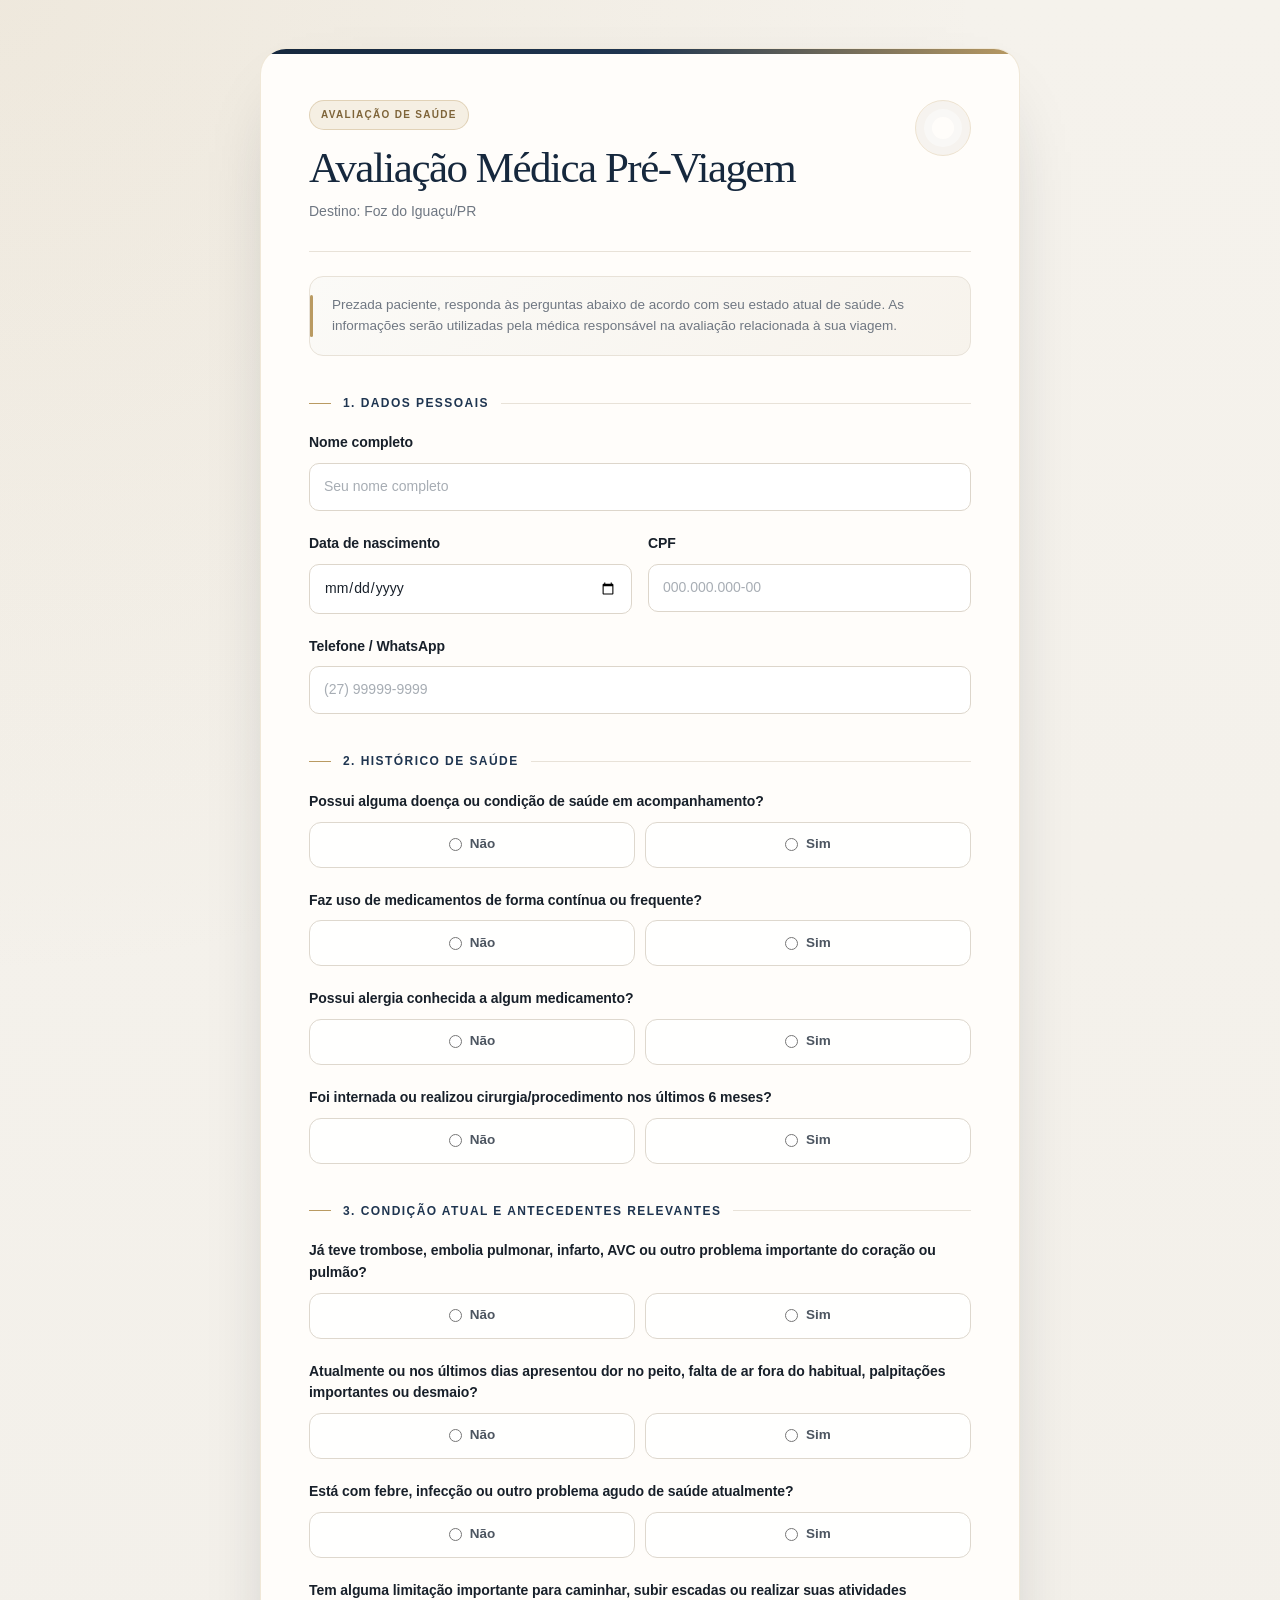
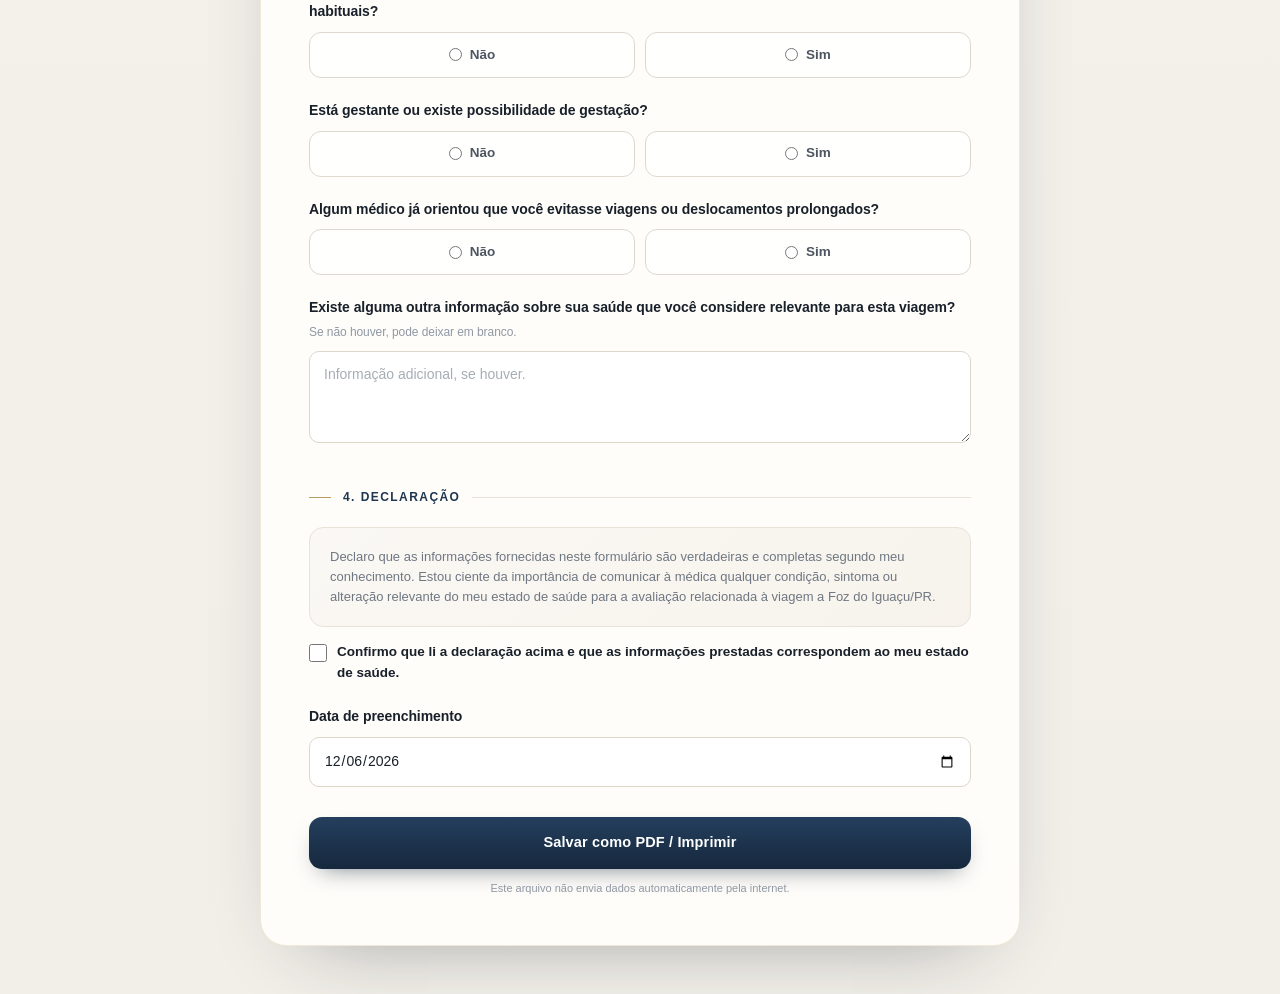
==== index.html @ ca8124eb "feat: adiciona formulário pré-viagem v1" ====
<!DOCTYPE html>
<html lang="pt-BR">
<head>
  <meta charset="UTF-8">
  <meta name="viewport" content="width=device-width, initial-scale=1.0">
  <title>Avaliação de Saúde Pré-Viagem — Foz do Iguaçu</title>
  <style>
    :root {
      --ink: #18202a;
      --muted: #6f7782;
      --soft: #8f98a3;
      --paper: #fffdfa;
      --canvas: #f2efe9;
      --line: #e8e2d8;
      --navy: #1f3550;
      --navy-deep: #16283d;
      --navy-soft: #edf2f6;
      --gold: #b99a62;
      --gold-soft: #f5efe3;
      --danger: #9f3a38;
      --danger-bg: #fff5f4;
      --radius-lg: 26px;
      --radius-md: 14px;
      --radius-sm: 10px;
      --shadow: 0 30px 80px -46px rgba(27, 35, 45, .48);
      --transition: 180ms ease;
    }

    * { box-sizing: border-box; }

    html { scroll-behavior: smooth; }

    body {
      margin: 0;
      padding: 48px 18px;
      background:
        radial-gradient(circle at top left, rgba(185,154,98,.11), transparent 34%),
        linear-gradient(180deg, #f5f2ec 0%, var(--canvas) 100%);
      color: var(--ink);
      font-family: -apple-system, BlinkMacSystemFont, "Segoe UI", Roboto, Helvetica, Arial, sans-serif;
      line-height: 1.55;
      -webkit-font-smoothing: antialiased;
    }

    .container {
      position: relative;
      width: min(100%, 760px);
      margin: 0 auto;
      overflow: hidden;
      background: var(--paper);
      border: 1px solid rgba(185,154,98,.22);
      border-radius: var(--radius-lg);
      box-shadow: var(--shadow);
      padding: 0 48px 48px;
    }

    .container::before {
      content: "";
      display: block;
      height: 5px;
      margin: 0 -48px 0;
      background: linear-gradient(90deg, var(--navy-deep), var(--navy), var(--gold));
    }

    .header {
      position: relative;
      text-align: left;
      padding: 46px 0 28px;
      margin-bottom: 24px;
      border-bottom: 1px solid var(--line);
    }

    .header::after {
      content: "";
      position: absolute;
      right: 0;
      top: 46px;
      width: 54px;
      height: 54px;
      border: 1px solid rgba(185,154,98,.28);
      border-radius: 50%;
      box-shadow:
        inset 0 0 0 8px rgba(185,154,98,.05),
        inset 0 0 0 16px rgba(31,53,80,.025);
    }

    .badge {
      display: inline-flex;
      align-items: center;
      gap: 7px;
      padding: 6px 11px;
      margin-bottom: 16px;
      border: 1px solid rgba(185,154,98,.34);
      border-radius: 999px;
      background: var(--gold-soft);
      color: #7e6439;
      font-size: 10px;
      font-weight: 800;
      letter-spacing: .13em;
      text-transform: uppercase;
    }

    h1 {
      max-width: 560px;
      margin: 0;
      color: var(--navy-deep);
      font-family: Georgia, "Times New Roman", serif;
      font-size: clamp(31px, 6vw, 43px);
      font-weight: 500;
      line-height: 1.02;
      letter-spacing: -.035em;
    }

    .subtitle {
      margin: 12px 0 0;
      color: var(--muted);
      font-size: 14px;
      font-weight: 500;
    }

    .intro {
      position: relative;
      margin-bottom: 34px;
      padding: 18px 20px 18px 22px;
      border: 1px solid var(--line);
      border-radius: var(--radius-md);
      background: linear-gradient(135deg, #fbfaf7, #f7f3ec);
      color: var(--muted);
      font-size: 13.5px;
    }

    .intro::before {
      content: "";
      position: absolute;
      left: 0;
      top: 18px;
      bottom: 18px;
      width: 3px;
      border-radius: 999px;
      background: var(--gold);
    }

    .section-title {
      display: flex;
      align-items: center;
      gap: 12px;
      margin: 38px 0 20px;
      color: var(--navy);
      font-size: 12px;
      font-weight: 800;
      letter-spacing: .12em;
      text-transform: uppercase;
    }

    .section-title::before {
      content: "";
      width: 22px;
      height: 1px;
      background: var(--gold);
    }

    .section-title::after {
      content: "";
      height: 1px;
      flex: 1;
      background: var(--line);
    }

    .form-group { margin-bottom: 22px; }

    .grid-2 {
      display: grid;
      grid-template-columns: 1fr 1fr;
      gap: 16px;
    }

    label.question {
      display: block;
      margin-bottom: 9px;
      color: var(--ink);
      font-size: 14px;
      font-weight: 650;
      letter-spacing: -.005em;
    }

    .hint {
      display: block;
      margin-top: 4px;
      color: var(--soft);
      font-size: 12px;
      font-weight: 400;
    }

    input[type="text"],
    input[type="tel"],
    input[type="date"],
    textarea {
      width: 100%;
      min-height: 48px;
      padding: 12px 14px;
      border: 1px solid #ddd6cb;
      border-radius: var(--radius-sm);
      background: rgba(255,255,255,.94);
      color: var(--ink);
      font: inherit;
      font-size: 14px;
      outline: none;
      transition:
        border-color var(--transition),
        box-shadow var(--transition),
        background var(--transition);
    }

    textarea {
      min-height: 92px;
      resize: vertical;
    }

    input:focus,
    textarea:focus {
      border-color: var(--gold);
      background: #fff;
      box-shadow: 0 0 0 4px rgba(185,154,98,.12);
    }

    input::placeholder,
    textarea::placeholder { color: #a7adb4; }

    .radio-group {
      display: grid;
      grid-template-columns: 1fr 1fr;
      gap: 10px;
    }

    .radio-item {
      display: flex;
      align-items: center;
      justify-content: center;
      min-height: 46px;
      padding: 9px 14px;
      border: 1px solid #ded8ce;
      border-radius: 12px;
      background: rgba(255,255,255,.9);
      cursor: pointer;
      user-select: none;
      color: #4d5661;
      font-size: 13.5px;
      font-weight: 650;
      transition:
        border-color var(--transition),
        background var(--transition),
        color var(--transition),
        transform var(--transition);
    }

    .radio-item:hover {
      border-color: #cfc5b5;
      background: #fbfaf7;
    }

    .radio-item:has(input:checked) {
      border-color: var(--navy);
      background: var(--navy-soft);
      color: var(--navy);
      box-shadow: inset 0 0 0 1px rgba(31,53,80,.03);
    }

    .radio-item input {
      margin: 0 8px 0 0;
      accent-color: var(--navy);
    }

    .dynamic {
      display: none;
      margin-top: 11px;
      padding: 14px;
      border: 1px solid #e6ddcf;
      border-radius: 12px;
      background: #fbf8f2;
    }

    .dynamic.visible {
      display: block;
      animation: reveal .18s ease-out;
    }

    @keyframes reveal {
      from { opacity: 0; transform: translateY(-4px); }
      to { opacity: 1; transform: translateY(0); }
    }

    .declaration {
      margin-top: 8px;
      padding: 19px 20px;
      border: 1px solid var(--line);
      border-radius: var(--radius-md);
      background: linear-gradient(135deg, #faf8f4, #f7f3ec);
      color: var(--muted);
      font-size: 13px;
    }

    .check-row {
      display: flex;
      align-items: flex-start;
      gap: 10px;
      margin-top: 15px;
      cursor: pointer;
      color: var(--ink);
      font-size: 13.5px;
      font-weight: 650;
    }

    .check-row input {
      width: 18px;
      height: 18px;
      margin: 2px 0 0;
      flex: 0 0 auto;
      accent-color: var(--navy);
    }

    .actions { margin-top: 30px; }

    .btn {
      width: 100%;
      min-height: 52px;
      border: 0;
      border-radius: 13px;
      background: linear-gradient(180deg, #243f5e, var(--navy-deep));
      color: #fff;
      cursor: pointer;
      font: inherit;
      font-size: 14.5px;
      font-weight: 750;
      letter-spacing: .01em;
      box-shadow: 0 10px 24px -12px rgba(22,40,61,.65);
      transition:
        transform var(--transition),
        box-shadow var(--transition),
        filter var(--transition);
    }

    .btn:hover {
      transform: translateY(-1px);
      box-shadow: 0 14px 28px -14px rgba(22,40,61,.72);
      filter: brightness(1.02);
    }

    .privacy-note {
      margin: 11px 0 0;
      color: var(--soft);
      text-align: center;
      font-size: 11px;
    }

    .error-box {
      display: none;
      margin: 0 0 22px;
      padding: 12px 14px;
      border: 1px solid #e7bbb8;
      border-radius: 12px;
      background: var(--danger-bg);
      color: var(--danger);
      font-size: 13px;
      font-weight: 650;
    }

    .error-box.visible { display: block; }

    .invalid {
      border-color: #c7635f !important;
      box-shadow: 0 0 0 3px rgba(199,99,95,.10) !important;
    }

    @media (max-width: 620px) {
      body {
        padding: 12px 8px 24px;
        background: #f3f0ea;
      }

      .container {
        padding: 0 18px 28px;
        border-radius: 18px;
      }

      .container::before {
        margin: 0 -18px;
      }

      .header {
        padding: 34px 0 22px;
      }

      .header::after {
        width: 42px;
        height: 42px;
        top: 36px;
        opacity: .7;
      }

      h1 {
        max-width: 84%;
        font-size: 32px;
      }

      .grid-2 { grid-template-columns: 1fr; }

      .section-title {
        margin-top: 31px;
        gap: 9px;
      }

      .radio-group {
        grid-template-columns: 1fr 1fr;
      }
    }

    @media print {
      @page { margin: 13mm; }

      body {
        padding: 0;
        background: #fff;
      }

      .container {
        width: 100%;
        max-width: none;
        padding: 0;
        border: 0;
        box-shadow: none;
      }

      .container::before { display: none; }

      .header {
        padding-top: 0;
      }

      .header::after,
      .intro,
      .actions,
      .privacy-note,
      .error-box {
        display: none !important;
      }

      .section-title { break-after: avoid; }

      .form-group,
      .declaration { break-inside: avoid; }

      .radio-item {
        min-height: auto;
        padding: 3px 0;
        border: 0;
        justify-content: flex-start;
        background: transparent !important;
        color: var(--ink) !important;
        box-shadow: none !important;
      }

      .dynamic {
        padding: 10px;
        background: transparent;
      }
    }
  </style>
</head>

<body>
  <main class="container">
    <header class="header">
      <div class="badge">Avaliação de saúde</div>
      <h1>Avaliação Médica Pré-Viagem</h1>
      <p class="subtitle">Destino: Foz do Iguaçu/PR</p>
    </header>

    <div class="intro">
      Prezada paciente, responda às perguntas abaixo de acordo com seu estado atual de saúde.
      As informações serão utilizadas pela médica responsável na avaliação relacionada à sua viagem.
    </div>

    <div id="errorBox" class="error-box" role="alert">
      Revise os campos destacados antes de salvar o formulário.
    </div>

    <form id="travelForm" novalidate>
      <div class="section-title">1. Dados pessoais</div>

      <div class="form-group">
        <label class="question" for="nome">Nome completo</label>
        <input id="nome" name="nome" type="text" autocomplete="name" required placeholder="Seu nome completo">
      </div>

      <div class="grid-2">
        <div class="form-group">
          <label class="question" for="nascimento">Data de nascimento</label>
          <input id="nascimento" name="nascimento" type="date" required>
        </div>

        <div class="form-group">
          <label class="question" for="cpf">CPF</label>
          <input id="cpf" name="cpf" type="text" inputmode="numeric" autocomplete="off"
                 maxlength="14" required placeholder="000.000.000-00">
        </div>
      </div>

      <div class="form-group">
        <label class="question" for="telefone">Telefone / WhatsApp</label>
        <input id="telefone" name="telefone" type="tel" autocomplete="tel" required placeholder="(27) 99999-9999">
      </div>

      <div class="section-title">2. Histórico de saúde</div>

      <div class="form-group">
        <label class="question">Possui alguma doença ou condição de saúde em acompanhamento?</label>
        <div class="radio-group" data-required-radio="condicao">
          <label class="radio-item"><input type="radio" name="condicao" value="nao"> Não</label>
          <label class="radio-item"><input type="radio" name="condicao" value="sim"> Sim</label>
        </div>
        <div id="condicao_detail" class="dynamic">
          <input type="text" data-detail-for="condicao" placeholder="Qual condição? Está em acompanhamento ou tratamento?">
        </div>
      </div>

      <div class="form-group">
        <label class="question">Faz uso de medicamentos de forma contínua ou frequente?</label>
        <div class="radio-group" data-required-radio="medicamentos">
          <label class="radio-item"><input type="radio" name="medicamentos" value="nao"> Não</label>
          <label class="radio-item"><input type="radio" name="medicamentos" value="sim"> Sim</label>
        </div>
        <div id="medicamentos_detail" class="dynamic">
          <input type="text" data-detail-for="medicamentos" placeholder="Informe os medicamentos e, se souber, as doses.">
        </div>
      </div>

      <div class="form-group">
        <label class="question">Possui alergia conhecida a algum medicamento?</label>
        <div class="radio-group" data-required-radio="alergia">
          <label class="radio-item"><input type="radio" name="alergia" value="nao"> Não</label>
          <label class="radio-item"><input type="radio" name="alergia" value="sim"> Sim</label>
        </div>
        <div id="alergia_detail" class="dynamic">
          <input type="text" data-detail-for="alergia" placeholder="Qual medicamento e, se souber, qual reação apresentou?">
        </div>
      </div>

      <div class="form-group">
        <label class="question">Foi internada ou realizou cirurgia/procedimento nos últimos 6 meses?</label>
        <div class="radio-group" data-required-radio="internacao">
          <label class="radio-item"><input type="radio" name="internacao" value="nao"> Não</label>
          <label class="radio-item"><input type="radio" name="internacao" value="sim"> Sim</label>
        </div>
        <div id="internacao_detail" class="dynamic">
          <input type="text" data-detail-for="internacao" placeholder="Informe o motivo e a data aproximada.">
        </div>
      </div>

      <div class="section-title">3. Condição atual e antecedentes relevantes</div>

      <div class="form-group">
        <label class="question">
          Já teve trombose, embolia pulmonar, infarto, AVC ou outro problema importante do coração ou pulmão?
        </label>
        <div class="radio-group" data-required-radio="antecedente">
          <label class="radio-item"><input type="radio" name="antecedente" value="nao"> Não</label>
          <label class="radio-item"><input type="radio" name="antecedente" value="sim"> Sim</label>
        </div>
        <div id="antecedente_detail" class="dynamic">
          <input type="text" data-detail-for="antecedente" placeholder="Informe qual condição e quando ocorreu.">
        </div>
      </div>

      <div class="form-group">
        <label class="question">
          Atualmente ou nos últimos dias apresentou dor no peito, falta de ar fora do habitual, palpitações importantes ou desmaio?
        </label>
        <div class="radio-group" data-required-radio="sintomas">
          <label class="radio-item"><input type="radio" name="sintomas" value="nao"> Não</label>
          <label class="radio-item"><input type="radio" name="sintomas" value="sim"> Sim</label>
        </div>
        <div id="sintomas_detail" class="dynamic">
          <textarea data-detail-for="sintomas" placeholder="Descreva o que sentiu, quando ocorreu e se ainda está acontecendo."></textarea>
        </div>
      </div>

      <div class="form-group">
        <label class="question">Está com febre, infecção ou outro problema agudo de saúde atualmente?</label>
        <div class="radio-group" data-required-radio="agudo">
          <label class="radio-item"><input type="radio" name="agudo" value="nao"> Não</label>
          <label class="radio-item"><input type="radio" name="agudo" value="sim"> Sim</label>
        </div>
        <div id="agudo_detail" class="dynamic">
          <input type="text" data-detail-for="agudo" placeholder="Descreva brevemente.">
        </div>
      </div>

      <div class="form-group">
        <label class="question">Tem alguma limitação importante para caminhar, subir escadas ou realizar suas atividades habituais?</label>
        <div class="radio-group" data-required-radio="limitacao">
          <label class="radio-item"><input type="radio" name="limitacao" value="nao"> Não</label>
          <label class="radio-item"><input type="radio" name="limitacao" value="sim"> Sim</label>
        </div>
        <div id="limitacao_detail" class="dynamic">
          <input type="text" data-detail-for="limitacao" placeholder="Descreva a limitação.">
        </div>
      </div>

      <div class="form-group">
        <label class="question">Está gestante ou existe possibilidade de gestação?</label>
        <div class="radio-group" data-required-radio="gestacao">
          <label class="radio-item"><input type="radio" name="gestacao" value="nao"> Não</label>
          <label class="radio-item"><input type="radio" name="gestacao" value="sim"> Sim</label>
        </div>
        <div id="gestacao_detail" class="dynamic">
          <input type="text" data-detail-for="gestacao" placeholder="Se souber, informe a idade gestacional e se existe alguma intercorrência.">
        </div>
      </div>

      <div class="form-group">
        <label class="question">Algum médico já orientou que você evitasse viagens ou deslocamentos prolongados?</label>
        <div class="radio-group" data-required-radio="restricao">
          <label class="radio-item"><input type="radio" name="restricao" value="nao"> Não</label>
          <label class="radio-item"><input type="radio" name="restricao" value="sim"> Sim</label>
        </div>
        <div id="restricao_detail" class="dynamic">
          <input type="text" data-detail-for="restricao" placeholder="Qual foi a orientação e por qual motivo?">
        </div>
      </div>

      <div class="form-group">
        <label class="question" for="outras">
          Existe alguma outra informação sobre sua saúde que você considere relevante para esta viagem?
          <span class="hint">Se não houver, pode deixar em branco.</span>
        </label>
        <textarea id="outras" name="outras" placeholder="Informação adicional, se houver."></textarea>
      </div>

      <div class="section-title">4. Declaração</div>

      <div class="declaration">
        Declaro que as informações fornecidas neste formulário são verdadeiras e completas segundo meu conhecimento.
        Estou ciente da importância de comunicar à médica qualquer condição, sintoma ou alteração relevante do meu estado de saúde
        para a avaliação relacionada à viagem a Foz do Iguaçu/PR.
      </div>

      <label class="check-row">
        <input type="checkbox" id="aceite" required>
        <span>Confirmo que li a declaração acima e que as informações prestadas correspondem ao meu estado de saúde.</span>
      </label>

      <div class="form-group" style="margin-top: 22px;">
        <label class="question" for="data_hoje">Data de preenchimento</label>
        <input type="date" id="data_hoje" name="data_hoje" required>
      </div>

      <div class="actions">
        <button class="btn" type="button" id="printBtn">Salvar como PDF / Imprimir</button>
        <p class="privacy-note">Este arquivo não envia dados automaticamente pela internet.</p>
      </div>
    </form>
  </main>

  <script>
    const conditionalNames = [
      "condicao",
      "medicamentos",
      "alergia",
      "internacao",
      "antecedente",
      "sintomas",
      "agudo",
      "limitacao",
      "gestacao",
      "restricao"
    ];

    function setLocalToday() {
      const now = new Date();
      const local = new Date(now.getTime() - now.getTimezoneOffset() * 60000);
      document.getElementById("data_hoje").value = local.toISOString().slice(0, 10);
    }

    function maskCpf(value) {
      return value
        .replace(/\D/g, "")
        .slice(0, 11)
        .replace(/(\d{3})(\d)/, "$1.$2")
        .replace(/(\d{3})(\d)/, "$1.$2")
        .replace(/(\d{3})(\d{1,2})$/, "$1-$2");
    }

    function updateConditional(name) {
      const selected = document.querySelector(`input[name="${name}"]:checked`);
      const box = document.getElementById(`${name}_detail`);
      if (!box) return;

      const detail = box.querySelector("[data-detail-for]");
      const show = selected && selected.value === "sim";

      box.classList.toggle("visible", show);

      if (detail) {
        detail.required = !!show;
        if (!show) {
          detail.classList.remove("invalid");
        }
      }
    }

    function clearInvalid() {
      document.querySelectorAll(".invalid").forEach(el => el.classList.remove("invalid"));
      document.getElementById("errorBox").classList.remove("visible");
    }

    function validateForm() {
      clearInvalid();
      let firstInvalid = null;

      const requiredInputs = document.querySelectorAll(
        '#travelForm input[required]:not([type="radio"]):not([type="checkbox"]), #travelForm textarea[required]'
      );

      requiredInputs.forEach(el => {
        if (!el.value.trim()) {
          el.classList.add("invalid");
          if (!firstInvalid) firstInvalid = el;
        }
      });

      document.querySelectorAll("[data-required-radio]").forEach(group => {
        const name = group.dataset.requiredRadio;
        const selected = document.querySelector(`input[name="${name}"]:checked`);
        if (!selected) {
          group.querySelectorAll(".radio-item").forEach(label => label.classList.add("invalid"));
          if (!firstInvalid) firstInvalid = group;
        }
      });

      conditionalNames.forEach(name => {
        const selected = document.querySelector(`input[name="${name}"]:checked`);
        if (selected && selected.value === "sim") {
          const detail = document.querySelector(`[data-detail-for="${name}"]`);
          if (detail && !detail.value.trim()) {
            detail.classList.add("invalid");
            if (!firstInvalid) firstInvalid = detail;
          }
        }
      });

      const aceite = document.getElementById("aceite");
      if (!aceite.checked) {
        aceite.classList.add("invalid");
        if (!firstInvalid) firstInvalid = aceite;
      }

      const hasInvalid = document.querySelector(".invalid") !== null;
      if (hasInvalid) {
        const errorBox = document.getElementById("errorBox");
        errorBox.classList.add("visible");
        if (firstInvalid?.scrollIntoView) {
          firstInvalid.scrollIntoView({ behavior: "smooth", block: "center" });
        }
        return false;
      }

      return true;
    }

    conditionalNames.forEach(name => {
      document.querySelectorAll(`input[name="${name}"]`).forEach(radio => {
        radio.addEventListener("change", () => {
          updateConditional(name);
          const group = document.querySelector(`[data-required-radio="${name}"]`);
          group?.querySelectorAll(".radio-item").forEach(label => label.classList.remove("invalid"));
        });
      });
    });

    document.getElementById("cpf").addEventListener("input", event => {
      event.target.value = maskCpf(event.target.value);
      event.target.classList.remove("invalid");
    });

    document.querySelectorAll("input, textarea").forEach(el => {
      el.addEventListener("input", () => el.classList.remove("invalid"));
      el.addEventListener("change", () => el.classList.remove("invalid"));
    });

    document.getElementById("printBtn").addEventListener("click", () => {
      if (validateForm()) window.print();
    });

    setLocalToday();
  </script>
</body>
</html>
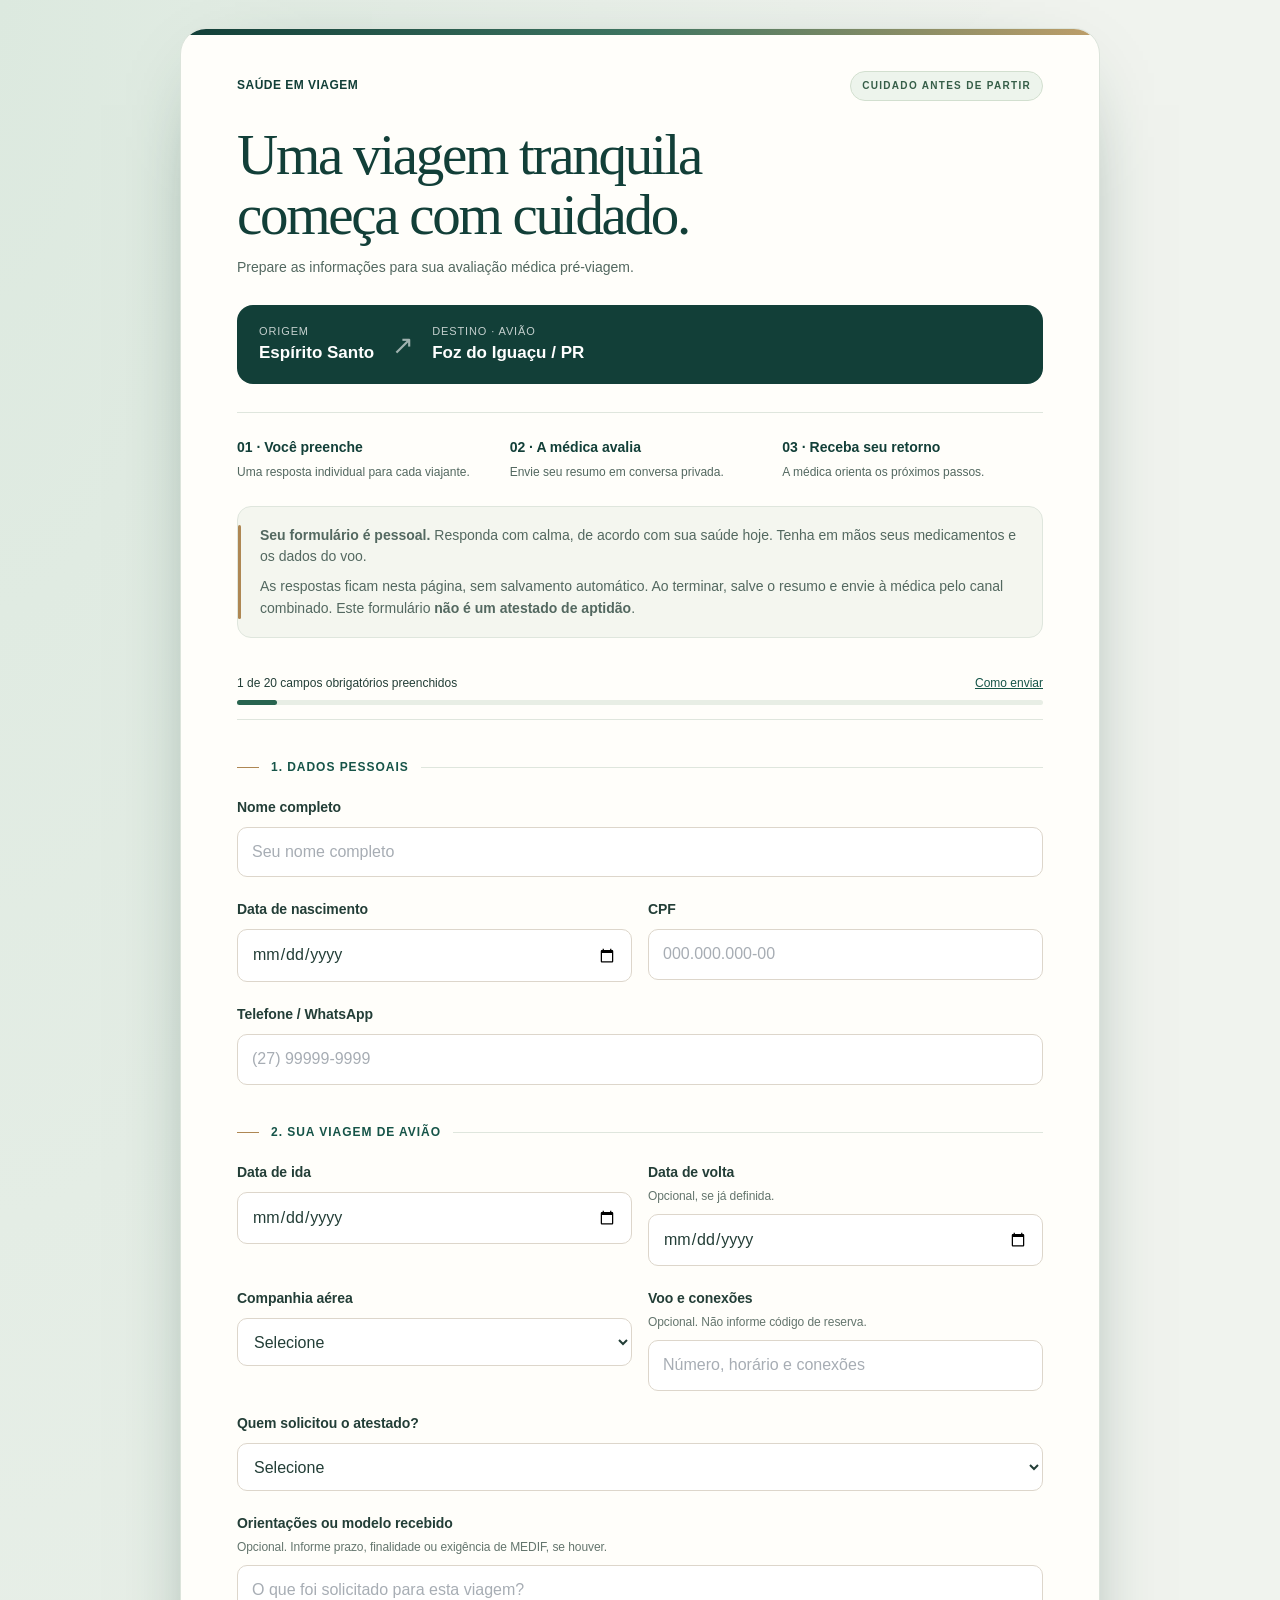
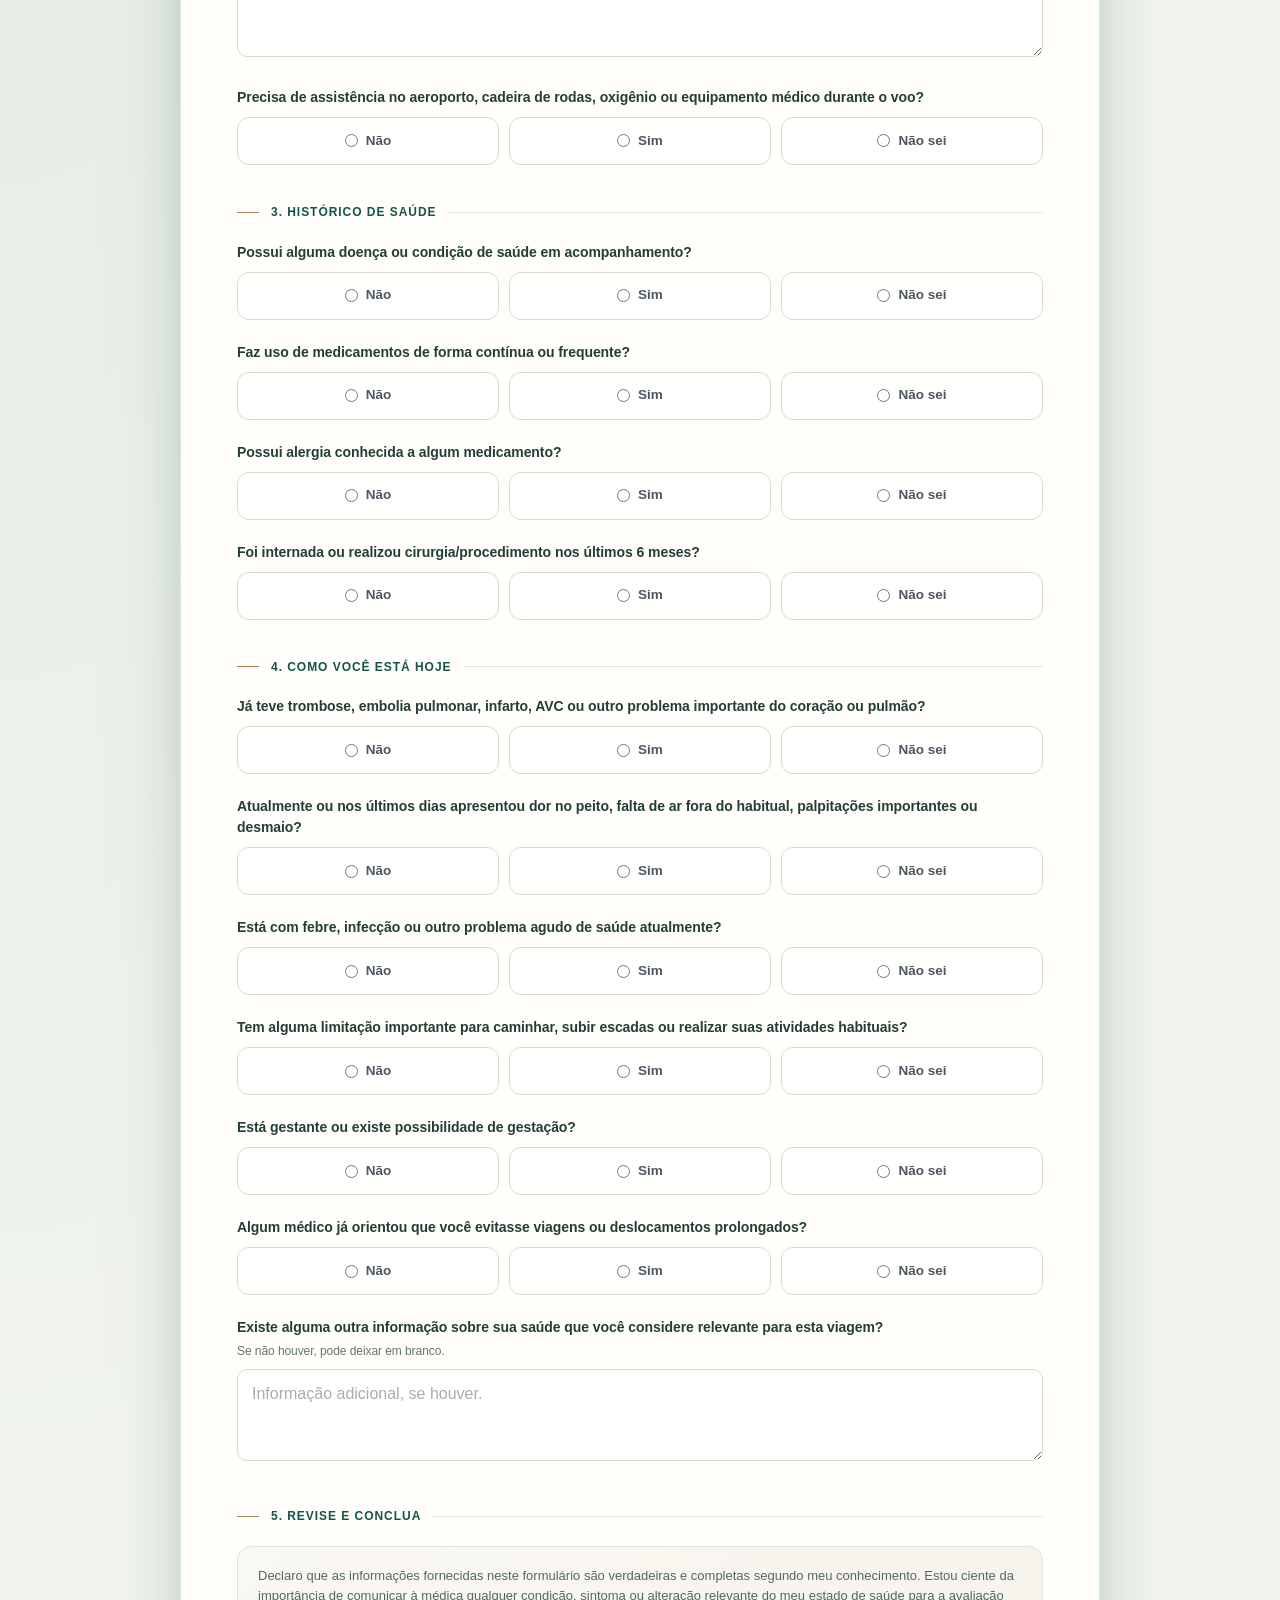
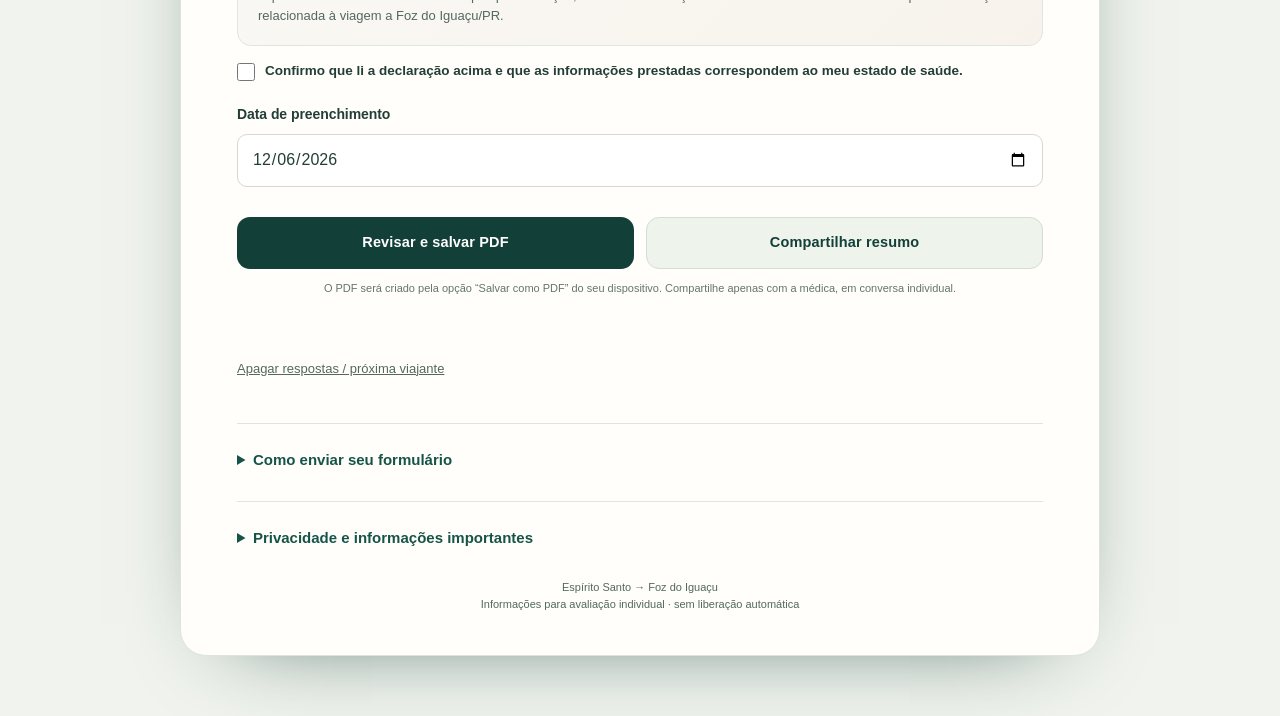
==== commit 8f636c85: "feat: publica v3 do formulário pré-viagem" ====
--- a/index.html
+++ b/index.html
@@ -3,7 +3,12 @@
 <head>
   <meta charset="UTF-8">
   <meta name="viewport" content="width=device-width, initial-scale=1.0">
-  <title>Avaliação de Saúde Pré-Viagem — Foz do Iguaçu</title>
+  <title>Saúde em viagem · Espírito Santo → Foz do Iguaçu</title>
+  <meta http-equiv="Content-Security-Policy" content="default-src 'none'; script-src 'sha256-58x+PCKiBYO71Mw/6hXHf6qGXPAgxu48hfEUGrDHO5w='; style-src 'unsafe-inline'; img-src data:; connect-src 'none'; form-action 'none'; base-uri 'none'; object-src 'none'">
+  <meta name="referrer" content="no-referrer">
+  <meta name="robots" content="noindex, nofollow">
+  <meta name="description" content="Prepare sua avaliação de saúde para viajar de avião a Foz do Iguaçu. Formulário individual, resumo para a médica e orientações para o atestado.">
+  <meta name="theme-color" content="#123f38">
   <style>
     :root {
       --ink: #18202a;
@@ -464,32 +469,59 @@
         background: transparent;
       }
     }
+
+    :root {--navy:#165448;--navy-deep:#123f38;--navy-soft:#edf5ef;--gold:#ae8753;--ink:#233e37;--muted:#536860;--soft:#64756d;--paper:#fffefa;--canvas:#f0f3ee;--line:#dfe6dd}
+    body {background:radial-gradient(ellipse at 0 0,#dce9df,transparent 55%),#f0f3ee;padding:28px 20px 60px}
+    .container{width:min(100%,920px);padding:0 56px 42px;border-color:#dce4db;box-shadow:0 22px 90px -55px #143d32}
+    .container::before{margin:0 -56px;height:6px;background:linear-gradient(90deg,#123f38,#3e7561,#be9e69)}
+    .header{padding-top:36px;margin-bottom:22px}.header::after{display:none}
+    h1{font-size:clamp(36px,6vw,57px);line-height:1.06;max-width:640px;letter-spacing:-.04em}
+    .eyebrow{display:flex;justify-content:space-between;gap:12px;align-items:center;margin-bottom:24px;font-size:12px;color:var(--muted)}
+    .brand{font-weight:800;color:var(--navy-deep);letter-spacing:.04em}.badge{margin:0;background:#edf4ec;border-color:#d2dfcf;color:#365e48;font-size:10px}
+    .route{display:flex;align-items:center;gap:18px;margin:26px 0 0;padding:18px 22px;background:var(--navy-deep);border-radius:16px;color:#fff}
+    .route small{display:block;opacity:.75;font-size:11px;letter-spacing:.08em;text-transform:uppercase}.route strong{display:block;font-size:17px}.route .air{font-size:26px;opacity:.6}
+    .intro{background:#f4f6ef;font-size:14px;margin-bottom:22px}.intro p{margin:0 0 8px}.intro p:last-child{margin:0}
+    .journey{display:grid;grid-template-columns:repeat(3,1fr);gap:12px;margin:24px 0}.journey div{font-size:12px;color:var(--muted)}.journey b{display:block;font-size:14px;color:var(--navy-deep);margin-bottom:4px}
+    .progress-card{position:sticky;top:0;z-index:3;background:#fffefaf5;backdrop-filter:blur(12px);padding:14px 0;border-bottom:1px solid var(--line)}
+    .progress-top{display:flex;justify-content:space-between;gap:12px;font-size:12px;margin-bottom:7px}.progress-top a{color:var(--navy)}progress{display:block;width:100%;height:5px;accent-color:var(--navy);border:0}progress::-webkit-progress-bar{background:#e8eee5;border-radius:10px}progress::-webkit-progress-value{background:#28644f;border-radius:10px}
+    .section-title{font-size:12px;letter-spacing:.08em;scroll-margin-top:95px}.question{line-height:1.5}
+    .radio-group{grid-template-columns:repeat(3,1fr)}.radio-item{min-height:48px;padding:9px 7px}
+    input,textarea,select{font-size:16px!important}select{width:100%;min-height:48px;padding:12px;border:1px solid #ddd6cb;border-radius:10px;background:#fff;color:var(--ink)}
+    :focus-visible{outline:3px solid #ae8753;outline-offset:4px}.hint{color:#64756d}
+    .notice{padding:15px 18px;border-radius:12px;background:#fff4e5;border:1px solid #ecd1a4;font-size:13px;color:#6f491f;margin:16px 0}.notice strong{display:block}.notice a{color:inherit}
+    .btn{background:var(--navy-deep);box-shadow:none}.secondary{background:#eef3eb;color:var(--navy-deep);border:1px solid #d3ded0;box-shadow:none}.button-grid{display:grid;grid-template-columns:1fr 1fr;gap:12px}
+    .text-button{background:transparent;border:0;text-decoration:underline;color:var(--muted);font:inherit;font-size:13px;cursor:pointer;padding:14px 0}
+    .support{margin-top:30px;border-top:1px solid var(--line);padding-top:24px}.support summary{font-size:15px;font-weight:750;cursor:pointer;color:var(--navy)}.support p,.support li{font-size:13px;color:var(--muted)}.support a{color:var(--navy)}.support li{margin-bottom:9px}
+    .footer{margin-top:30px;font-size:11px;color:var(--muted);text-align:center}.status{font-size:13px;color:var(--navy);min-height:22px}.print-report{display:none}
+    [hidden]{display:none!important} .invalid{outline:1px solid #ad4c43}
+    @media(max-width:620px){body{padding:8px 8px 28px}.container{padding:0 20px 28px}.container::before{margin:0 -20px}.header{padding-top:24px}h1{max-width:100%;font-size:39px}.eyebrow{align-items:flex-start}.brand{max-width:125px}.badge{font-size:9px}.route{padding:16px;gap:12px}.route strong{font-size:14px}.journey{gap:10px}.journey b{font-size:12px}.journey div{font-size:11px}.button-grid{grid-template-columns:1fr}.radio-item{font-size:13px}.section-title{letter-spacing:.03em}.progress-top{font-size:11px}}
+    @media(prefers-reduced-motion:reduce){*{scroll-behavior:auto!important;animation:none!important;transition:none!important}}
+    @media print{body{background:white;color:#111}.container{display:none!important}.print-report{display:block;font:11pt/1.45 Arial,sans-serif;white-space:pre-wrap;overflow-wrap:anywhere}.print-report h1{font:22pt Georgia,serif}.print-report h2{font:14pt Arial,sans-serif;margin:20px 0 8px;break-after:avoid}.print-row{margin:0 0 10px;white-space:pre-wrap;overflow-wrap:anywhere}.print-row strong{display:block}.print-intro{padding-bottom:14px;border-bottom:1px solid #bbb}.print-footer{margin-top:20px;border-top:1px solid #bbb;padding-top:12px;font-size:9pt}}
   </style>
 </head>
 
 <body>
   <main class="container">
     <header class="header">
-      <div class="badge">Avaliação de saúde</div>
-      <h1>Avaliação Médica Pré-Viagem</h1>
-      <p class="subtitle">Destino: Foz do Iguaçu/PR</p>
+      <div class="eyebrow"><span class="brand">SAÚDE EM VIAGEM</span><span class="badge">Cuidado antes de partir</span></div>
+      <h1>Uma viagem tranquila<br>começa com cuidado.</h1>
+      <p class="subtitle">Prepare as informações para sua avaliação médica pré-viagem.</p>
+      <div class="route" aria-label="Viagem de avião do Espírito Santo para Foz do Iguaçu"><div><small>Origem</small><strong>Espírito Santo</strong></div><span class="air" aria-hidden="true">↗</span><div><small>Destino · avião</small><strong>Foz do Iguaçu / PR</strong></div></div>
     </header>
-
-    <div class="intro">
-      Prezada paciente, responda às perguntas abaixo de acordo com seu estado atual de saúde.
-      As informações serão utilizadas pela médica responsável na avaliação relacionada à sua viagem.
-    </div>
-
+    <div class="journey"><div><b>01 · Você preenche</b>Uma resposta individual para cada viajante.</div><div><b>02 · A médica avalia</b>Envie seu resumo em conversa privada.</div><div><b>03 · Receba seu retorno</b>A médica orienta os próximos passos.</div></div>
+    <div class="intro"><p><strong>Seu formulário é pessoal.</strong> Responda com calma, de acordo com sua saúde hoje. Tenha em mãos seus medicamentos e os dados do voo.</p><p>As respostas ficam nesta página, sem salvamento automático. Ao terminar, salve o resumo e envie à médica pelo canal combinado. Este formulário <strong>não é um atestado de aptidão</strong>.</p></div>
+    <div class="progress-card"><div class="progress-top"><span id="progressText">Preencha os campos obrigatórios</span><a href="#entrega">Como enviar</a></div><progress id="progress" max="100" value="0" aria-label="Preenchimento do formulário"></progress></div>
+    <noscript><div class="notice">Ative o JavaScript para preencher, validar e gerar o resumo. Nenhuma resposta é enviada automaticamente.</div></noscript>
     <div id="errorBox" class="error-box" role="alert">
       Revise os campos destacados antes de salvar o formulário.
     </div>
 
-    <form id="travelForm" novalidate>
+    <form id="travelForm" novalidate autocomplete="off">
       <div class="section-title">1. Dados pessoais</div>
 
       <div class="form-group">
         <label class="question" for="nome">Nome completo</label>
-        <input id="nome" name="nome" type="text" autocomplete="name" required placeholder="Seu nome completo">
+        <input id="nome" name="nome" maxlength="160" type="text" autocomplete="name" required placeholder="Seu nome completo">
       </div>
 
       <div class="grid-2">
@@ -510,7 +542,15 @@
         <input id="telefone" name="telefone" type="tel" autocomplete="tel" required placeholder="(27) 99999-9999">
       </div>
 
-      <div class="section-title">2. Histórico de saúde</div>
+
+      <div class="section-title">2. Sua viagem de avião</div>
+      <div class="grid-2"><div class="form-group"><label class="question" for="partida">Data de ida</label><input id="partida" name="partida" type="date" required></div><div class="form-group"><label class="question" for="retorno">Data de volta <span class="hint">Opcional, se já definida.</span></label><input id="retorno" name="retorno" type="date"></div></div>
+      <div class="grid-2"><div class="form-group"><label class="question" for="companhia">Companhia aérea</label><select id="companhia" name="companhia" required><option value="">Selecione</option><option>Azul</option><option>GOL</option><option>LATAM</option><option>Outra</option><option>Ainda não sei</option></select></div><div class="form-group"><label class="question" for="voo">Voo e conexões <span class="hint">Opcional. Não informe código de reserva.</span></label><input id="voo" name="voo" type="text" maxlength="180" placeholder="Número, horário e conexões"></div></div>
+      <div class="form-group"><label class="question" for="solicitante">Quem solicitou o atestado?</label><select id="solicitante" name="solicitante" required><option value="">Selecione</option><option>Companhia aérea</option><option>Agência ou organizador da viagem</option><option>Solicitação pessoal</option><option>Outro / não sei informar</option></select></div>
+      <div class="form-group"><label class="question" for="exigencia">Orientações ou modelo recebido <span class="hint">Opcional. Informe prazo, finalidade ou exigência de MEDIF, se houver.</span></label><textarea id="exigencia" name="exigencia" maxlength="2000" placeholder="O que foi solicitado para esta viagem?"></textarea></div>
+      <div class="form-group"><label class="question">Precisa de assistência no aeroporto, cadeira de rodas, oxigênio ou equipamento médico durante o voo?</label><div class="radio-group" data-required-radio="assistencia"><label class="radio-item"><input type="radio" name="assistencia" value="nao"> Não</label><label class="radio-item"><input type="radio" name="assistencia" value="sim"> Sim</label></div><div id="assistencia_detail" class="dynamic"><textarea maxlength="2000" data-detail-for="assistencia" placeholder="Descreva o apoio ou equipamento e se já avisou a companhia."></textarea></div></div>
+      <div class="notice" id="airlineNotice" hidden><strong>Combine a assistência diretamente com a companhia.</strong> A empresa pode solicitar documentação ou MEDIF conforme a situação. Confirme as exigências e os prazos do seu voo; este questionário não substitui essa análise.</div>
+      <div class="section-title">3. Histórico de saúde</div>
 
       <div class="form-group">
         <label class="question">Possui alguma doença ou condição de saúde em acompanhamento?</label>
@@ -519,7 +559,7 @@
           <label class="radio-item"><input type="radio" name="condicao" value="sim"> Sim</label>
         </div>
         <div id="condicao_detail" class="dynamic">
-          <input type="text" data-detail-for="condicao" placeholder="Qual condição? Está em acompanhamento ou tratamento?">
+          <input type="text" maxlength="1000" data-detail-for="condicao" placeholder="Qual condição? Está em acompanhamento ou tratamento?">
         </div>
       </div>
 
@@ -530,7 +570,7 @@
           <label class="radio-item"><input type="radio" name="medicamentos" value="sim"> Sim</label>
         </div>
         <div id="medicamentos_detail" class="dynamic">
-          <input type="text" data-detail-for="medicamentos" placeholder="Informe os medicamentos e, se souber, as doses.">
+          <input type="text" maxlength="1000" data-detail-for="medicamentos" placeholder="Informe os medicamentos e, se souber, as doses.">
         </div>
       </div>
 
@@ -541,7 +581,7 @@
           <label class="radio-item"><input type="radio" name="alergia" value="sim"> Sim</label>
         </div>
         <div id="alergia_detail" class="dynamic">
-          <input type="text" data-detail-for="alergia" placeholder="Qual medicamento e, se souber, qual reação apresentou?">
+          <input type="text" maxlength="1000" data-detail-for="alergia" placeholder="Qual medicamento e, se souber, qual reação apresentou?">
         </div>
       </div>
 
@@ -552,11 +592,11 @@
           <label class="radio-item"><input type="radio" name="internacao" value="sim"> Sim</label>
         </div>
         <div id="internacao_detail" class="dynamic">
-          <input type="text" data-detail-for="internacao" placeholder="Informe o motivo e a data aproximada.">
-        </div>
-      </div>
-
-      <div class="section-title">3. Condição atual e antecedentes relevantes</div>
+          <input type="text" maxlength="1000" data-detail-for="internacao" placeholder="Informe o motivo e a data aproximada.">
+        </div>
+      </div>
+
+      <div class="section-title">4. Como você está hoje</div>
 
       <div class="form-group">
         <label class="question">
@@ -567,7 +607,7 @@
           <label class="radio-item"><input type="radio" name="antecedente" value="sim"> Sim</label>
         </div>
         <div id="antecedente_detail" class="dynamic">
-          <input type="text" data-detail-for="antecedente" placeholder="Informe qual condição e quando ocorreu.">
+          <input type="text" maxlength="1000" data-detail-for="antecedente" placeholder="Informe qual condição e quando ocorreu.">
         </div>
       </div>
 
@@ -580,10 +620,11 @@
           <label class="radio-item"><input type="radio" name="sintomas" value="sim"> Sim</label>
         </div>
         <div id="sintomas_detail" class="dynamic">
-          <textarea data-detail-for="sintomas" placeholder="Descreva o que sentiu, quando ocorreu e se ainda está acontecendo."></textarea>
-        </div>
-      </div>
-
+          <textarea maxlength="2000" data-detail-for="sintomas" placeholder="Descreva o que sentiu, quando ocorreu e se ainda está acontecendo."></textarea>
+        </div>
+      </div>
+
+      <div id="urgentNotice" class="notice" role="status" hidden><strong>Se esses sintomas estão acontecendo agora, não espere o formulário.</strong> Procure atendimento imediato. Em uma emergência, ligue <a href="tel:192">192 (SAMU)</a>. A resposta será incluída no resumo para sua médica.</div>
       <div class="form-group">
         <label class="question">Está com febre, infecção ou outro problema agudo de saúde atualmente?</label>
         <div class="radio-group" data-required-radio="agudo">
@@ -591,7 +632,7 @@
           <label class="radio-item"><input type="radio" name="agudo" value="sim"> Sim</label>
         </div>
         <div id="agudo_detail" class="dynamic">
-          <input type="text" data-detail-for="agudo" placeholder="Descreva brevemente.">
+          <input type="text" maxlength="1000" data-detail-for="agudo" placeholder="Descreva brevemente.">
         </div>
       </div>
 
@@ -602,7 +643,7 @@
           <label class="radio-item"><input type="radio" name="limitacao" value="sim"> Sim</label>
         </div>
         <div id="limitacao_detail" class="dynamic">
-          <input type="text" data-detail-for="limitacao" placeholder="Descreva a limitação.">
+          <input type="text" maxlength="1000" data-detail-for="limitacao" placeholder="Descreva a limitação.">
         </div>
       </div>
 
@@ -613,7 +654,7 @@
           <label class="radio-item"><input type="radio" name="gestacao" value="sim"> Sim</label>
         </div>
         <div id="gestacao_detail" class="dynamic">
-          <input type="text" data-detail-for="gestacao" placeholder="Se souber, informe a idade gestacional e se existe alguma intercorrência.">
+          <input type="text" maxlength="1000" data-detail-for="gestacao" placeholder="Se souber, informe a idade gestacional e se existe alguma intercorrência.">
         </div>
       </div>
 
@@ -624,7 +665,7 @@
           <label class="radio-item"><input type="radio" name="restricao" value="sim"> Sim</label>
         </div>
         <div id="restricao_detail" class="dynamic">
-          <input type="text" data-detail-for="restricao" placeholder="Qual foi a orientação e por qual motivo?">
+          <input type="text" maxlength="1000" data-detail-for="restricao" placeholder="Qual foi a orientação e por qual motivo?">
         </div>
       </div>
 
@@ -633,10 +674,10 @@
           Existe alguma outra informação sobre sua saúde que você considere relevante para esta viagem?
           <span class="hint">Se não houver, pode deixar em branco.</span>
         </label>
-        <textarea id="outras" name="outras" placeholder="Informação adicional, se houver."></textarea>
-      </div>
-
-      <div class="section-title">4. Declaração</div>
+        <textarea id="outras" name="outras" maxlength="3000" placeholder="Informação adicional, se houver."></textarea>
+      </div>
+
+      <div class="section-title">5. Revise e conclua</div>
 
       <div class="declaration">
         Declaro que as informações fornecidas neste formulário são verdadeiras e completas segundo meu conhecimento.
@@ -654,144 +695,121 @@
         <input type="date" id="data_hoje" name="data_hoje" required>
       </div>
 
-      <div class="actions">
-        <button class="btn" type="button" id="printBtn">Salvar como PDF / Imprimir</button>
-        <p class="privacy-note">Este arquivo não envia dados automaticamente pela internet.</p>
+      <div class="actions" id="entrega">
+        <div class="button-grid"><button class="btn" type="button" id="printBtn">Revisar e salvar PDF</button><button class="btn secondary" type="button" id="shareBtn">Compartilhar resumo</button></div>
+        <p class="privacy-note">O PDF será criado pela opção “Salvar como PDF” do seu dispositivo. Compartilhe apenas com a médica, em conversa individual.</p>
+        <p id="status" class="status" role="status" aria-live="polite"></p>
+        <button class="text-button" type="button" id="resetBtn">Apagar respostas / próxima viajante</button>
       </div>
     </form>
+    <details class="support"><summary>Como enviar seu formulário</summary><ol><li>Preencha individualmente e revise suas informações.</li><li>Salve o PDF ou compartilhe o resumo com a médica pelo canal privado combinado. O site não faz esse envio sozinho.</li><li>A médica avaliará a necessidade de consulta, informações adicionais e a possibilidade de emissão do atestado.</li><li>Depois de receber o documento assinado, encaminhe apenas o atestado a quem o solicitou. O questionário de saúde completo é destinado à médica.</li></ol><p>Um atestado não substitui o MEDIF quando exigido pela companhia. Confirme as regras diretamente com a empresa.</p></details>
+    <details class="support"><summary>Privacidade e informações importantes</summary><p>Não há cadastro, banco de dados, rastreadores ou armazenamento automático das respostas. Elas permanecem na memória da página enquanto ela estiver aberta. Ao sair ou atualizar, podem ser perdidas. Use “Apagar respostas” ao terminar em um aparelho compartilhado.</p><p>Os arquivos que você salvar ou enviar ficam sob seu controle e não são apagados pelo site. O provedor que hospeda esta página pode registrar dados técnicos de acesso, como IP. Não inclua respostas de saúde em grupos, links públicos ou no GitHub.</p><p>O formulário organiza informações autorreferidas: não diagnostica, não determina aptidão e não garante embarque. A declaração de veracidade não substitui a avaliação clínica.</p><p>Referências: <a href="https://portal.cfm.org.br/noticias/cfm-atualiza-resolucao-que-regulamenta-emissao-de-atestado-medico" target="_blank" rel="noopener noreferrer">CFM · documentos médicos</a> · <a href="https://www.anac.gov.br/assuntos/legislacao/legislacao-1/resolucoes/resolucoes-2013/resolucao-no-280-de-11-07-2013" target="_blank" rel="noopener noreferrer">ANAC · assistência especial</a>.</p></details>
+    <footer class="footer">Espírito Santo → Foz do Iguaçu<br>Informações para avaliação individual · sem liberação automática</footer>
   </main>
-
-  <script>
-    const conditionalNames = [
-      "condicao",
-      "medicamentos",
-      "alergia",
-      "internacao",
-      "antecedente",
-      "sintomas",
-      "agudo",
-      "limitacao",
-      "gestacao",
-      "restricao"
-    ];
-
-    function setLocalToday() {
-      const now = new Date();
-      const local = new Date(now.getTime() - now.getTimezoneOffset() * 60000);
-      document.getElementById("data_hoje").value = local.toISOString().slice(0, 10);
-    }
-
-    function maskCpf(value) {
-      return value
-        .replace(/\D/g, "")
-        .slice(0, 11)
-        .replace(/(\d{3})(\d)/, "$1.$2")
-        .replace(/(\d{3})(\d)/, "$1.$2")
-        .replace(/(\d{3})(\d{1,2})$/, "$1-$2");
-    }
-
-    function updateConditional(name) {
-      const selected = document.querySelector(`input[name="${name}"]:checked`);
-      const box = document.getElementById(`${name}_detail`);
-      if (!box) return;
-
-      const detail = box.querySelector("[data-detail-for]");
-      const show = selected && selected.value === "sim";
-
-      box.classList.toggle("visible", show);
-
-      if (detail) {
-        detail.required = !!show;
-        if (!show) {
-          detail.classList.remove("invalid");
-        }
-      }
-    }
-
-    function clearInvalid() {
-      document.querySelectorAll(".invalid").forEach(el => el.classList.remove("invalid"));
-      document.getElementById("errorBox").classList.remove("visible");
-    }
-
-    function validateForm() {
-      clearInvalid();
-      let firstInvalid = null;
-
-      const requiredInputs = document.querySelectorAll(
-        '#travelForm input[required]:not([type="radio"]):not([type="checkbox"]), #travelForm textarea[required]'
-      );
-
-      requiredInputs.forEach(el => {
-        if (!el.value.trim()) {
-          el.classList.add("invalid");
-          if (!firstInvalid) firstInvalid = el;
-        }
-      });
-
-      document.querySelectorAll("[data-required-radio]").forEach(group => {
-        const name = group.dataset.requiredRadio;
-        const selected = document.querySelector(`input[name="${name}"]:checked`);
-        if (!selected) {
-          group.querySelectorAll(".radio-item").forEach(label => label.classList.add("invalid"));
-          if (!firstInvalid) firstInvalid = group;
-        }
-      });
-
-      conditionalNames.forEach(name => {
-        const selected = document.querySelector(`input[name="${name}"]:checked`);
-        if (selected && selected.value === "sim") {
-          const detail = document.querySelector(`[data-detail-for="${name}"]`);
-          if (detail && !detail.value.trim()) {
-            detail.classList.add("invalid");
-            if (!firstInvalid) firstInvalid = detail;
-          }
-        }
-      });
-
-      const aceite = document.getElementById("aceite");
-      if (!aceite.checked) {
-        aceite.classList.add("invalid");
-        if (!firstInvalid) firstInvalid = aceite;
-      }
-
-      const hasInvalid = document.querySelector(".invalid") !== null;
-      if (hasInvalid) {
-        const errorBox = document.getElementById("errorBox");
-        errorBox.classList.add("visible");
-        if (firstInvalid?.scrollIntoView) {
-          firstInvalid.scrollIntoView({ behavior: "smooth", block: "center" });
-        }
-        return false;
-      }
-
-      return true;
-    }
-
-    conditionalNames.forEach(name => {
-      document.querySelectorAll(`input[name="${name}"]`).forEach(radio => {
-        radio.addEventListener("change", () => {
-          updateConditional(name);
-          const group = document.querySelector(`[data-required-radio="${name}"]`);
-          group?.querySelectorAll(".radio-item").forEach(label => label.classList.remove("invalid"));
-        });
-      });
-    });
-
-    document.getElementById("cpf").addEventListener("input", event => {
-      event.target.value = maskCpf(event.target.value);
-      event.target.classList.remove("invalid");
-    });
-
-    document.querySelectorAll("input, textarea").forEach(el => {
-      el.addEventListener("input", () => el.classList.remove("invalid"));
-      el.addEventListener("change", () => el.classList.remove("invalid"));
-    });
-
-    document.getElementById("printBtn").addEventListener("click", () => {
-      if (validateForm()) window.print();
-    });
-
-    setLocalToday();
-  </script>
+  <section id="printReport" class="print-report" aria-label="Resumo de saúde para avaliação médica"></section>
+
+  <script>'use strict';
+const form = document.getElementById('travelForm');
+const $ = id => document.getElementById(id);
+const groups = [...form.querySelectorAll('[data-required-radio]')];
+let dirty = false;
+function today() {const d = new Date(); return new Date(d.getTime()-d.getTimezoneOffset()*60000).toISOString().slice(0,10);}
+function validCpf(value) {
+  const n=value.replace(/\D/g,'');
+  if(!/^\d{11}$/.test(n)||/^(\d)\1{10}$/.test(n)) return false;
+  for(let len=9;len<=10;len++){let sum=0;for(let i=0;i<len;i++)sum+=Number(n[i])*(len+1-i);let digit=(sum*10)%11;if(digit===10)digit=0;if(digit!==Number(n[len]))return false;}
+  return true;
+}
+function selected(name){return form.querySelector('input[name="'+name+'"]:checked');}
+function updateConditional(name){
+  const box=$(name+'_detail');if(!box)return;
+  const show=selected(name)?.value==='sim';
+  box.classList.toggle('visible',show);
+  const detail=box.querySelector('[data-detail-for]');
+  detail.disabled=!show;detail.required=show;
+  if(!show){detail.value='';detail.classList.remove('invalid');detail.removeAttribute('aria-invalid');}
+  $('urgentNotice').hidden=selected('sintomas')?.value!=='sim';
+  $('airlineNotice').hidden=selected('assistencia')?.value!=='sim';
+}
+groups.forEach((group,index)=>{
+  const name=group.dataset.requiredRadio;
+  const question=group.closest('.form-group').querySelector('.question');
+  question.id='question-'+name;group.setAttribute('role','group');group.setAttribute('aria-labelledby',question.id);
+  const label=document.createElement('label');label.className='radio-item';
+  const radio=document.createElement('input');radio.type='radio';radio.name=name;radio.value='nao_sei';label.append(radio,document.createTextNode('Não sei'));group.append(label);
+  const detail=form.querySelector('[data-detail-for="'+name+'"]');
+  if(detail){detail.name=name+'_detalhe';detail.setAttribute('aria-label','Detalhes: '+question.textContent.trim());}
+  group.addEventListener('change',()=>updateConditional(name));updateConditional(name);
+});
+function progress(){
+  const required=[...form.querySelectorAll('[required]:not([type="radio"])')].filter(el=>!el.disabled);
+  const complete=required.filter(el=>el.type==='checkbox'?el.checked:el.value.trim()).length+groups.filter(g=>selected(g.dataset.requiredRadio)).length;
+  const total=required.length+groups.length;
+  $('progress').value=Math.round(100*complete/total);
+  $('progressText').textContent=complete+' de '+total+' campos obrigatórios preenchidos';
+}
+function validate(){
+  form.querySelectorAll('.invalid').forEach(el=>el.classList.remove('invalid'));
+  form.querySelectorAll('[aria-invalid]').forEach(el=>el.removeAttribute('aria-invalid'));
+  const errors=[];
+  function bad(el,message){el.classList.add('invalid');el.setAttribute('aria-invalid','true');errors.push({el,message});}
+  [...form.querySelectorAll('[required]')].filter(el=>!el.disabled).forEach(el=>{if(el.type==='checkbox'?!el.checked:!el.value.trim())bad(el,'Preencha todos os campos obrigatórios e confirme a declaração.');});
+  groups.forEach(g=>{if(!selected(g.dataset.requiredRadio))bad(g.querySelector('input'),'Responda às perguntas de saúde. Você pode selecionar “Não sei”.');});
+  if($('cpf').value&&!validCpf($('cpf').value))bad($('cpf'),'Confira os 11 dígitos do CPF.');
+  const phone=$('telefone').value.replace(/\D/g,'');
+  if(phone&&!/^(?:55)?\d{10,11}$/.test(phone))bad($('telefone'),'Informe telefone com DDD (10 ou 11 dígitos, ou +55).');
+  if($('nome').value.trim()&&!/^\S+\s+\S+/.test($('nome').value.trim()))bad($('nome'),'Informe seu nome completo.');
+  if($('nascimento').value&&($('nascimento').value>today()||$('nascimento').value<'1900-01-01'))bad($('nascimento'),'Confira a data de nascimento.');
+  if($('partida').value&&$('partida').value<today())bad($('partida'),'A data de ida não pode ser anterior a hoje.');
+  if($('retorno').value&&$('retorno').value<$('partida').value)bad($('retorno'),'A volta não pode ser anterior à ida.');
+  if($('data_hoje').value&&$('data_hoje').value!==today())bad($('data_hoje'),'Use a data de hoje para registrar seu estado atual de saúde.');
+  $('errorBox').classList.toggle('visible',errors.length>0);
+  if(errors.length){$('errorBox').textContent=[...new Set(errors.map(e=>e.message))].join(' ');errors[0].el.focus();errors[0].el.scrollIntoView({block:'center',behavior:'smooth'});return false;}
+  return true;
+}
+function pretty(el){if(el.type==='date'&&el.value)return el.value.split('-').reverse().join('/');return el.value.trim()||'Não informado';}
+function reportRows(){
+  const rows=[];
+  form.querySelectorAll('.section-title,.form-group').forEach(el=>{
+    if(el.classList.contains('section-title')){rows.push({section:el.textContent.trim()});return;}
+    const q=el.querySelector('.question');if(!q)return;
+    const title=q.cloneNode(true);title.querySelectorAll('.hint').forEach(h=>h.remove());
+    const group=el.querySelector('[data-required-radio]');let answer;
+    if(group){const name=group.dataset.requiredRadio;const val=selected(name)?.value;answer={sim:'Sim',nao:'Não',nao_sei:'Não sei'}[val]||'Não respondido';if(val==='sim')answer+=' — '+el.querySelector('[data-detail-for]').value.trim();}
+    else {const field=el.querySelector('input,textarea,select');if(!field)return;answer=pretty(field);}
+    rows.push({label:title.textContent.trim(),value:answer});
+  });
+  rows.push({label:'Declaração da viajante',value:$('aceite').checked?'Confirmou que as informações são verdadeiras e completas segundo seu conhecimento.':'Não confirmada.'});
+  return rows;
+}
+function buildReport(){
+  const root=$('printReport');root.replaceChildren();
+  const heading=document.createElement('h1');heading.textContent='Resumo de saúde pré-viagem';root.append(heading);
+  const intro=document.createElement('p');intro.className='print-intro';intro.textContent='Espírito Santo → Foz do Iguaçu / PR · Avião\nInformações autorreferidas para avaliação médica individual. Não é atestado, diagnóstico ou autorização de embarque.';root.append(intro);
+  reportRows().forEach(row=>{if(row.section){const h=document.createElement('h2');h.textContent=row.section;root.append(h);}else{const p=document.createElement('p');p.className='print-row';const strong=document.createElement('strong');strong.textContent=row.label;p.append(strong,document.createTextNode(row.value));root.append(p);}});
+  const footer=document.createElement('p');footer.className='print-footer';footer.textContent='Documento confidencial destinado à médica. A declaração não substitui consulta, avaliação clínica ou assinatura médica. A aptidão e a eventual emissão de atestado dependem da avaliação individual.';root.append(footer);
+  return 'RESUMO DE SAÚDE PRÉ-VIAGEM\nEspírito Santo → Foz do Iguaçu · Avião\nInformações autorreferidas. Não é atestado ou autorização de embarque.\n\n'+reportRows().map(row=>row.section||row.label+'\n'+row.value).join('\n\n');
+}
+function downloadText(text){const url=URL.createObjectURL(new Blob([text],{type:'text/plain;charset=utf-8'}));const link=document.createElement('a');link.href=url;link.download='resumo-saude-viagem.txt';link.click();setTimeout(()=>URL.revokeObjectURL(url),1000);}
+$('printBtn').addEventListener('click',()=>{if(!validate())return;buildReport();window.print();$('status').textContent='Na janela de impressão, escolha “Salvar como PDF”. Depois envie o arquivo à médica em conversa individual.';});
+window.addEventListener('beforeprint',buildReport);
+$('shareBtn').addEventListener('click',async()=>{
+  if(!validate())return;
+  if(!confirm('Este resumo contém seus dados de saúde. Compartilhe apenas com a médica, em conversa individual. Continuar?'))return;
+  const text=buildReport();
+  try{const file=new File([text],'resumo-saude-viagem.txt',{type:'text/plain'});
+    if(navigator.canShare?.({files:[file]})){await navigator.share({files:[file],title:'Resumo para avaliação médica'});$('status').textContent='Compartilhamento concluído pelo dispositivo.';}
+    else{downloadText(text);$('status').textContent='Resumo baixado em texto. Anexe o arquivo em uma conversa privada com a médica, ou use a opção PDF.';}
+  }catch(e){$('status').textContent=e.name==='AbortError'?'Compartilhamento cancelado.':'Não foi possível compartilhar. Use “Revisar e salvar PDF”.';}
+});
+function reset(){form.reset();$('printReport').replaceChildren();groups.forEach(g=>updateConditional(g.dataset.requiredRadio));form.querySelectorAll('.invalid').forEach(el=>el.classList.remove('invalid'));form.querySelectorAll('[aria-invalid]').forEach(el=>el.removeAttribute('aria-invalid'));$('errorBox').classList.remove('visible');$('data_hoje').value=today();$('nascimento').max=today();$('partida').min=today();$('status').textContent='';dirty=false;progress();}
+$('resetBtn').addEventListener('click',()=>{if(!confirm('Apagar todas as respostas desta página e começar um formulário em branco? PDFs e mensagens já enviados não serão apagados.'))return;reset();$('nome').focus();$('status').textContent='Respostas apagadas. Formulário pronto para a próxima viajante.';});
+$('cpf').addEventListener('input',e=>{e.target.value=e.target.value.replace(/\D/g,'').slice(0,11).replace(/(\d{3})(\d)/,'$1.$2').replace(/(\d{3})(\d)/,'$1.$2').replace(/(\d{3})(\d{1,2})$/,'$1-$2');});
+form.addEventListener('submit',e=>{e.preventDefault();validate();});
+['input','change'].forEach(type=>form.addEventListener(type,e=>{dirty=true;e.target.classList.remove('invalid');e.target.removeAttribute('aria-invalid');$('printReport').replaceChildren();progress();}));
+window.addEventListener('beforeunload',e=>{if(dirty){e.preventDefault();e.returnValue='';}});
+window.addEventListener('pageshow',e=>{if(e.persisted)reset();});
+reset();
+</script>
 </body>
 </html>
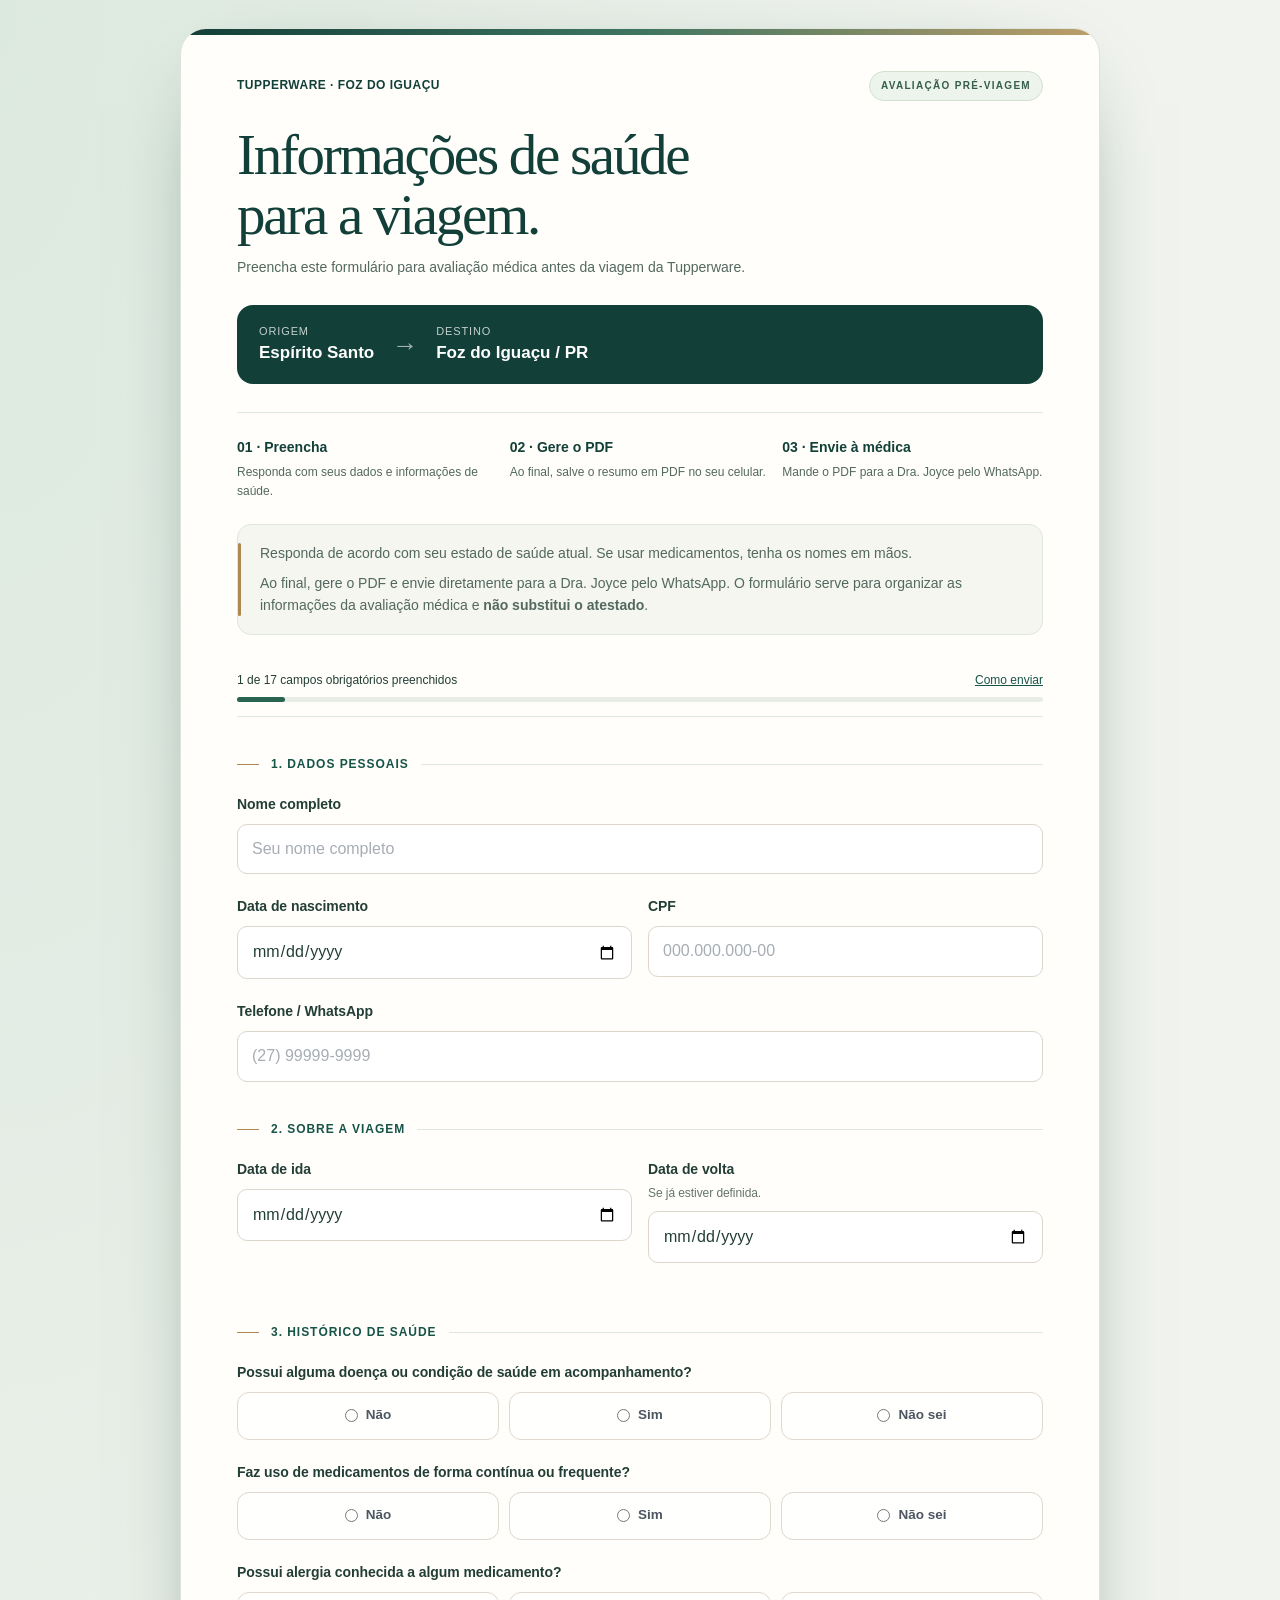
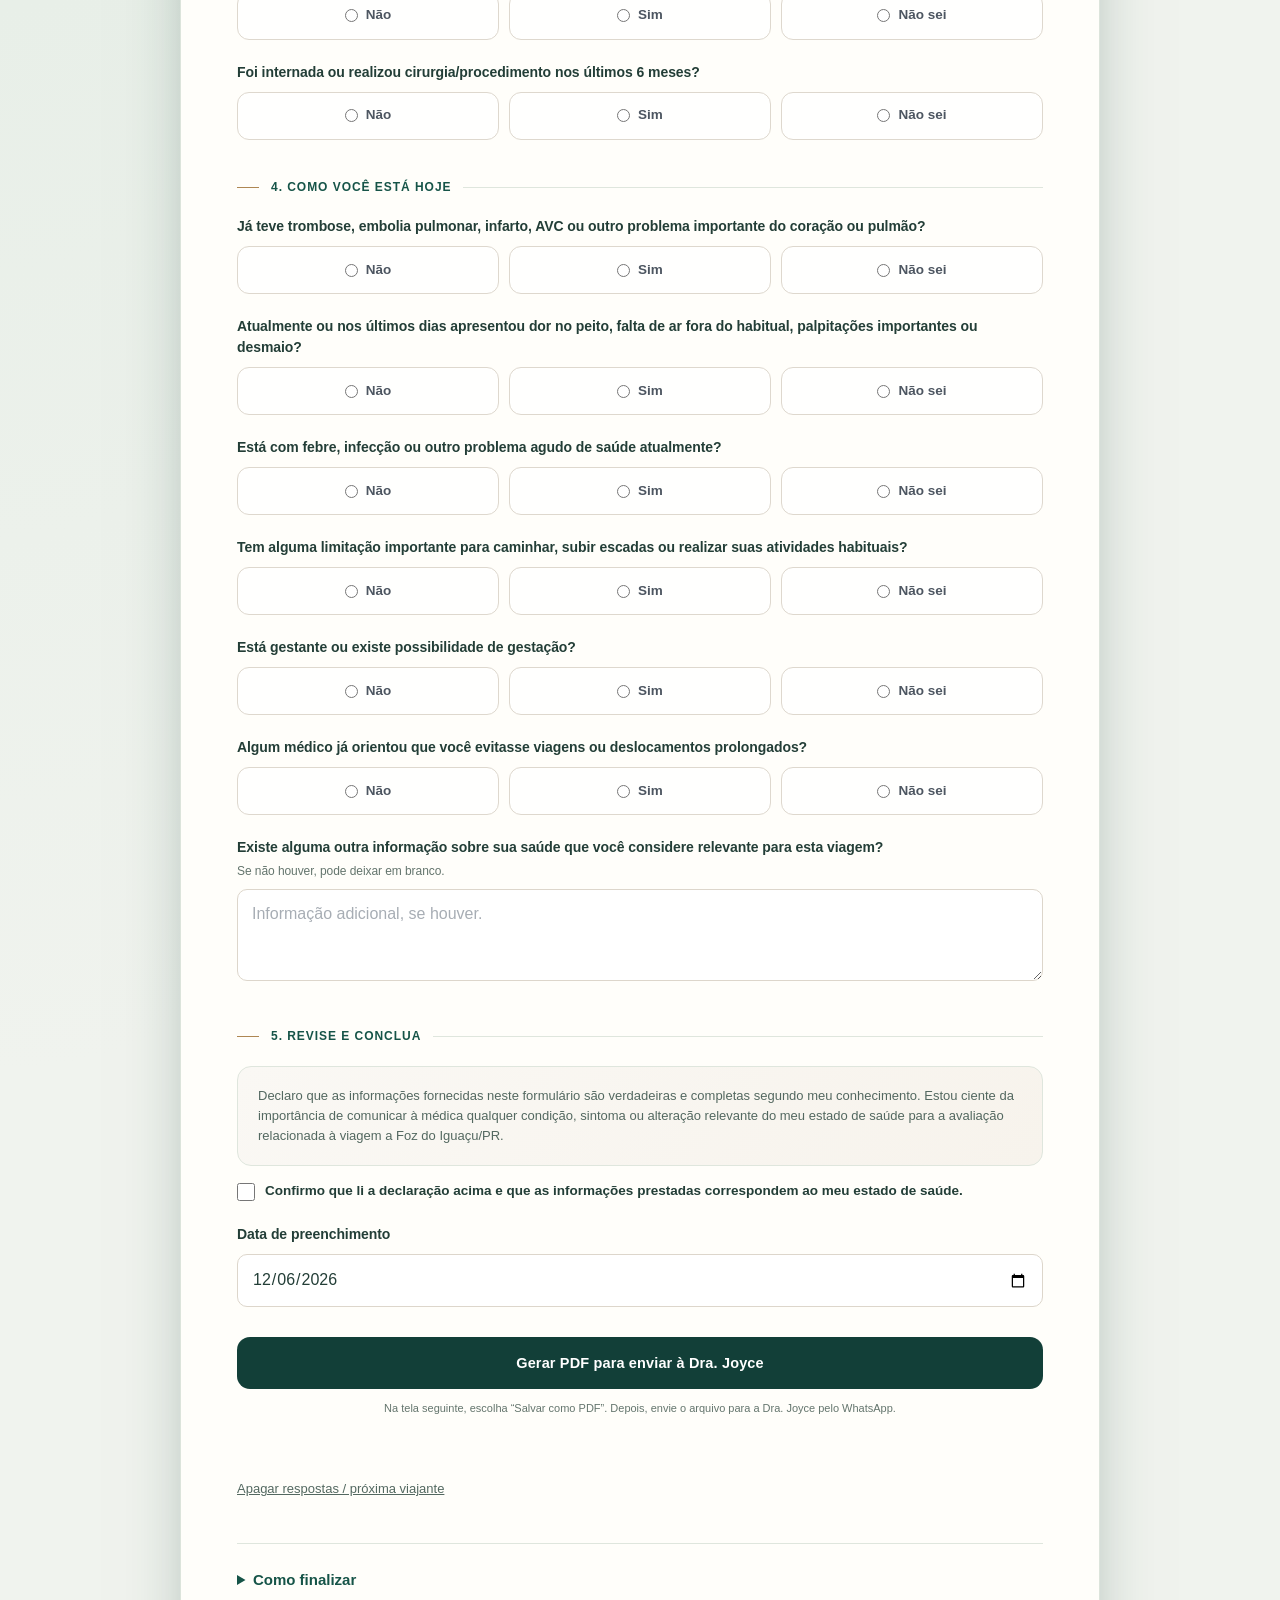
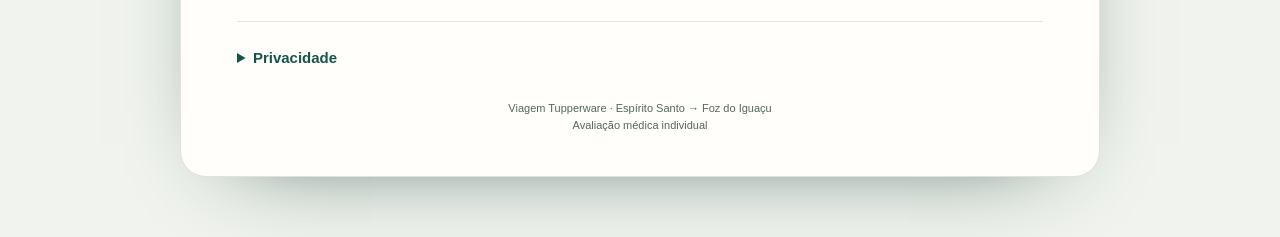
==== commit 710e625c: "fix: adapta formulário ao contexto da viagem Tupperware" ====
--- a/index.html
+++ b/index.html
@@ -3,11 +3,11 @@
 <head>
   <meta charset="UTF-8">
   <meta name="viewport" content="width=device-width, initial-scale=1.0">
-  <title>Saúde em viagem · Espírito Santo → Foz do Iguaçu</title>
-  <meta http-equiv="Content-Security-Policy" content="default-src 'none'; script-src 'sha256-58x+PCKiBYO71Mw/6hXHf6qGXPAgxu48hfEUGrDHO5w='; style-src 'unsafe-inline'; img-src data:; connect-src 'none'; form-action 'none'; base-uri 'none'; object-src 'none'">
+  <title>Avaliação pré-viagem · Tupperware · Foz do Iguaçu</title>
+  <meta http-equiv="Content-Security-Policy" content="default-src 'none'; script-src 'unsafe-inline'; style-src 'unsafe-inline'; img-src data:; connect-src 'none'; form-action 'none'; base-uri 'none'; object-src 'none'">
   <meta name="referrer" content="no-referrer">
   <meta name="robots" content="noindex, nofollow">
-  <meta name="description" content="Prepare sua avaliação de saúde para viajar de avião a Foz do Iguaçu. Formulário individual, resumo para a médica e orientações para o atestado.">
+  <meta name="description" content="Formulário de saúde para avaliação médica antes da viagem da Tupperware a Foz do Iguaçu.">
   <meta name="theme-color" content="#123f38">
   <style>
     :root {
@@ -503,13 +503,13 @@
 <body>
   <main class="container">
     <header class="header">
-      <div class="eyebrow"><span class="brand">SAÚDE EM VIAGEM</span><span class="badge">Cuidado antes de partir</span></div>
-      <h1>Uma viagem tranquila<br>começa com cuidado.</h1>
-      <p class="subtitle">Prepare as informações para sua avaliação médica pré-viagem.</p>
-      <div class="route" aria-label="Viagem de avião do Espírito Santo para Foz do Iguaçu"><div><small>Origem</small><strong>Espírito Santo</strong></div><span class="air" aria-hidden="true">↗</span><div><small>Destino · avião</small><strong>Foz do Iguaçu / PR</strong></div></div>
+      <div class="eyebrow"><span class="brand">TUPPERWARE · FOZ DO IGUAÇU</span><span class="badge">Avaliação pré-viagem</span></div>
+      <h1>Informações de saúde<br>para a viagem.</h1>
+      <p class="subtitle">Preencha este formulário para avaliação médica antes da viagem da Tupperware.</p>
+      <div class="route" aria-label="Viagem da Tupperware do Espírito Santo para Foz do Iguaçu"><div><small>Origem</small><strong>Espírito Santo</strong></div><span class="air" aria-hidden="true">→</span><div><small>Destino</small><strong>Foz do Iguaçu / PR</strong></div></div>
     </header>
-    <div class="journey"><div><b>01 · Você preenche</b>Uma resposta individual para cada viajante.</div><div><b>02 · A médica avalia</b>Envie seu resumo em conversa privada.</div><div><b>03 · Receba seu retorno</b>A médica orienta os próximos passos.</div></div>
-    <div class="intro"><p><strong>Seu formulário é pessoal.</strong> Responda com calma, de acordo com sua saúde hoje. Tenha em mãos seus medicamentos e os dados do voo.</p><p>As respostas ficam nesta página, sem salvamento automático. Ao terminar, salve o resumo e envie à médica pelo canal combinado. Este formulário <strong>não é um atestado de aptidão</strong>.</p></div>
+    <div class="journey"><div><b>01 · Preencha</b>Responda com seus dados e informações de saúde.</div><div><b>02 · Gere o PDF</b>Ao final, salve o resumo em PDF no seu celular.</div><div><b>03 · Envie à médica</b>Mande o PDF para a Dra. Joyce pelo WhatsApp.</div></div>
+    <div class="intro"><p>Responda de acordo com seu estado de saúde atual. Se usar medicamentos, tenha os nomes em mãos.</p><p>Ao final, gere o PDF e envie diretamente para a Dra. Joyce pelo WhatsApp. O formulário serve para organizar as informações da avaliação médica e <strong>não substitui o atestado</strong>.</p></div>
     <div class="progress-card"><div class="progress-top"><span id="progressText">Preencha os campos obrigatórios</span><a href="#entrega">Como enviar</a></div><progress id="progress" max="100" value="0" aria-label="Preenchimento do formulário"></progress></div>
     <noscript><div class="notice">Ative o JavaScript para preencher, validar e gerar o resumo. Nenhuma resposta é enviada automaticamente.</div></noscript>
     <div id="errorBox" class="error-box" role="alert">
@@ -543,13 +543,18 @@
       </div>
 
 
-      <div class="section-title">2. Sua viagem de avião</div>
-      <div class="grid-2"><div class="form-group"><label class="question" for="partida">Data de ida</label><input id="partida" name="partida" type="date" required></div><div class="form-group"><label class="question" for="retorno">Data de volta <span class="hint">Opcional, se já definida.</span></label><input id="retorno" name="retorno" type="date"></div></div>
-      <div class="grid-2"><div class="form-group"><label class="question" for="companhia">Companhia aérea</label><select id="companhia" name="companhia" required><option value="">Selecione</option><option>Azul</option><option>GOL</option><option>LATAM</option><option>Outra</option><option>Ainda não sei</option></select></div><div class="form-group"><label class="question" for="voo">Voo e conexões <span class="hint">Opcional. Não informe código de reserva.</span></label><input id="voo" name="voo" type="text" maxlength="180" placeholder="Número, horário e conexões"></div></div>
-      <div class="form-group"><label class="question" for="solicitante">Quem solicitou o atestado?</label><select id="solicitante" name="solicitante" required><option value="">Selecione</option><option>Companhia aérea</option><option>Agência ou organizador da viagem</option><option>Solicitação pessoal</option><option>Outro / não sei informar</option></select></div>
-      <div class="form-group"><label class="question" for="exigencia">Orientações ou modelo recebido <span class="hint">Opcional. Informe prazo, finalidade ou exigência de MEDIF, se houver.</span></label><textarea id="exigencia" name="exigencia" maxlength="2000" placeholder="O que foi solicitado para esta viagem?"></textarea></div>
-      <div class="form-group"><label class="question">Precisa de assistência no aeroporto, cadeira de rodas, oxigênio ou equipamento médico durante o voo?</label><div class="radio-group" data-required-radio="assistencia"><label class="radio-item"><input type="radio" name="assistencia" value="nao"> Não</label><label class="radio-item"><input type="radio" name="assistencia" value="sim"> Sim</label></div><div id="assistencia_detail" class="dynamic"><textarea maxlength="2000" data-detail-for="assistencia" placeholder="Descreva o apoio ou equipamento e se já avisou a companhia."></textarea></div></div>
-      <div class="notice" id="airlineNotice" hidden><strong>Combine a assistência diretamente com a companhia.</strong> A empresa pode solicitar documentação ou MEDIF conforme a situação. Confirme as exigências e os prazos do seu voo; este questionário não substitui essa análise.</div>
+      <div class="section-title">2. Sobre a viagem</div>
+      <div class="grid-2">
+        <div class="form-group">
+          <label class="question" for="partida">Data de ida</label>
+          <input id="partida" name="partida" type="date" required>
+        </div>
+        <div class="form-group">
+          <label class="question" for="retorno">Data de volta <span class="hint">Se já estiver definida.</span></label>
+          <input id="retorno" name="retorno" type="date">
+        </div>
+      </div>
+
       <div class="section-title">3. Histórico de saúde</div>
 
       <div class="form-group">
@@ -696,15 +701,15 @@
       </div>
 
       <div class="actions" id="entrega">
-        <div class="button-grid"><button class="btn" type="button" id="printBtn">Revisar e salvar PDF</button><button class="btn secondary" type="button" id="shareBtn">Compartilhar resumo</button></div>
-        <p class="privacy-note">O PDF será criado pela opção “Salvar como PDF” do seu dispositivo. Compartilhe apenas com a médica, em conversa individual.</p>
+        <button class="btn" type="button" id="printBtn">Gerar PDF para enviar à Dra. Joyce</button>
+        <p class="privacy-note">Na tela seguinte, escolha “Salvar como PDF”. Depois, envie o arquivo para a Dra. Joyce pelo WhatsApp.</p>
         <p id="status" class="status" role="status" aria-live="polite"></p>
         <button class="text-button" type="button" id="resetBtn">Apagar respostas / próxima viajante</button>
       </div>
     </form>
-    <details class="support"><summary>Como enviar seu formulário</summary><ol><li>Preencha individualmente e revise suas informações.</li><li>Salve o PDF ou compartilhe o resumo com a médica pelo canal privado combinado. O site não faz esse envio sozinho.</li><li>A médica avaliará a necessidade de consulta, informações adicionais e a possibilidade de emissão do atestado.</li><li>Depois de receber o documento assinado, encaminhe apenas o atestado a quem o solicitou. O questionário de saúde completo é destinado à médica.</li></ol><p>Um atestado não substitui o MEDIF quando exigido pela companhia. Confirme as regras diretamente com a empresa.</p></details>
-    <details class="support"><summary>Privacidade e informações importantes</summary><p>Não há cadastro, banco de dados, rastreadores ou armazenamento automático das respostas. Elas permanecem na memória da página enquanto ela estiver aberta. Ao sair ou atualizar, podem ser perdidas. Use “Apagar respostas” ao terminar em um aparelho compartilhado.</p><p>Os arquivos que você salvar ou enviar ficam sob seu controle e não são apagados pelo site. O provedor que hospeda esta página pode registrar dados técnicos de acesso, como IP. Não inclua respostas de saúde em grupos, links públicos ou no GitHub.</p><p>O formulário organiza informações autorreferidas: não diagnostica, não determina aptidão e não garante embarque. A declaração de veracidade não substitui a avaliação clínica.</p><p>Referências: <a href="https://portal.cfm.org.br/noticias/cfm-atualiza-resolucao-que-regulamenta-emissao-de-atestado-medico" target="_blank" rel="noopener noreferrer">CFM · documentos médicos</a> · <a href="https://www.anac.gov.br/assuntos/legislacao/legislacao-1/resolucoes/resolucoes-2013/resolucao-no-280-de-11-07-2013" target="_blank" rel="noopener noreferrer">ANAC · assistência especial</a>.</p></details>
-    <footer class="footer">Espírito Santo → Foz do Iguaçu<br>Informações para avaliação individual · sem liberação automática</footer>
+    <details class="support"><summary>Como finalizar</summary><ol><li>Preencha e revise as respostas.</li><li>Toque em “Gerar PDF para enviar à Dra. Joyce”.</li><li>Salve o arquivo em PDF no seu celular.</li><li>Envie o PDF para a Dra. Joyce pelo WhatsApp.</li></ol></details>
+    <details class="support"><summary>Privacidade</summary><p>As respostas não são enviadas automaticamente e não ficam armazenadas neste site. Elas permanecem apenas nesta página enquanto o formulário estiver aberto.</p><p>O PDF contém informações de saúde. Envie somente para a Dra. Joyce, em conversa individual.</p><p>O formulário organiza informações fornecidas por você para avaliação médica e não substitui consulta ou atestado.</p></details>
+    <footer class="footer">Viagem Tupperware · Espírito Santo → Foz do Iguaçu<br>Avaliação médica individual</footer>
   </main>
   <section id="printReport" class="print-report" aria-label="Resumo de saúde para avaliação médica"></section>
 
@@ -729,7 +734,6 @@
   detail.disabled=!show;detail.required=show;
   if(!show){detail.value='';detail.classList.remove('invalid');detail.removeAttribute('aria-invalid');}
   $('urgentNotice').hidden=selected('sintomas')?.value!=='sim';
-  $('airlineNotice').hidden=selected('assistencia')?.value!=='sim';
 }
 groups.forEach((group,index)=>{
   const name=group.dataset.requiredRadio;
@@ -785,23 +789,13 @@
 function buildReport(){
   const root=$('printReport');root.replaceChildren();
   const heading=document.createElement('h1');heading.textContent='Resumo de saúde pré-viagem';root.append(heading);
-  const intro=document.createElement('p');intro.className='print-intro';intro.textContent='Espírito Santo → Foz do Iguaçu / PR · Avião\nInformações autorreferidas para avaliação médica individual. Não é atestado, diagnóstico ou autorização de embarque.';root.append(intro);
+  const intro=document.createElement('p');intro.className='print-intro';intro.textContent='Viagem Tupperware · Espírito Santo → Foz do Iguaçu / PR\nInformações fornecidas pela viajante para avaliação médica individual. Este resumo não é um atestado.';root.append(intro);
   reportRows().forEach(row=>{if(row.section){const h=document.createElement('h2');h.textContent=row.section;root.append(h);}else{const p=document.createElement('p');p.className='print-row';const strong=document.createElement('strong');strong.textContent=row.label;p.append(strong,document.createTextNode(row.value));root.append(p);}});
   const footer=document.createElement('p');footer.className='print-footer';footer.textContent='Documento confidencial destinado à médica. A declaração não substitui consulta, avaliação clínica ou assinatura médica. A aptidão e a eventual emissão de atestado dependem da avaliação individual.';root.append(footer);
-  return 'RESUMO DE SAÚDE PRÉ-VIAGEM\nEspírito Santo → Foz do Iguaçu · Avião\nInformações autorreferidas. Não é atestado ou autorização de embarque.\n\n'+reportRows().map(row=>row.section||row.label+'\n'+row.value).join('\n\n');
+  return 'RESUMO DE SAÚDE PRÉ-VIAGEM\nViagem Tupperware · Espírito Santo → Foz do Iguaçu\nInformações fornecidas pela viajante para avaliação médica individual.\n\n'+reportRows().map(row=>row.section||row.label+'\n'+row.value).join('\n\n');
 }
-function downloadText(text){const url=URL.createObjectURL(new Blob([text],{type:'text/plain;charset=utf-8'}));const link=document.createElement('a');link.href=url;link.download='resumo-saude-viagem.txt';link.click();setTimeout(()=>URL.revokeObjectURL(url),1000);}
-$('printBtn').addEventListener('click',()=>{if(!validate())return;buildReport();window.print();$('status').textContent='Na janela de impressão, escolha “Salvar como PDF”. Depois envie o arquivo à médica em conversa individual.';});
+$('printBtn').addEventListener('click',()=>{if(!validate())return;buildReport();window.print();$('status').textContent='Depois de salvar o PDF, envie o arquivo para a Dra. Joyce pelo WhatsApp.';});
 window.addEventListener('beforeprint',buildReport);
-$('shareBtn').addEventListener('click',async()=>{
-  if(!validate())return;
-  if(!confirm('Este resumo contém seus dados de saúde. Compartilhe apenas com a médica, em conversa individual. Continuar?'))return;
-  const text=buildReport();
-  try{const file=new File([text],'resumo-saude-viagem.txt',{type:'text/plain'});
-    if(navigator.canShare?.({files:[file]})){await navigator.share({files:[file],title:'Resumo para avaliação médica'});$('status').textContent='Compartilhamento concluído pelo dispositivo.';}
-    else{downloadText(text);$('status').textContent='Resumo baixado em texto. Anexe o arquivo em uma conversa privada com a médica, ou use a opção PDF.';}
-  }catch(e){$('status').textContent=e.name==='AbortError'?'Compartilhamento cancelado.':'Não foi possível compartilhar. Use “Revisar e salvar PDF”.';}
-});
 function reset(){form.reset();$('printReport').replaceChildren();groups.forEach(g=>updateConditional(g.dataset.requiredRadio));form.querySelectorAll('.invalid').forEach(el=>el.classList.remove('invalid'));form.querySelectorAll('[aria-invalid]').forEach(el=>el.removeAttribute('aria-invalid'));$('errorBox').classList.remove('visible');$('data_hoje').value=today();$('nascimento').max=today();$('partida').min=today();$('status').textContent='';dirty=false;progress();}
 $('resetBtn').addEventListener('click',()=>{if(!confirm('Apagar todas as respostas desta página e começar um formulário em branco? PDFs e mensagens já enviados não serão apagados.'))return;reset();$('nome').focus();$('status').textContent='Respostas apagadas. Formulário pronto para a próxima viajante.';});
 $('cpf').addEventListener('input',e=>{e.target.value=e.target.value.replace(/\D/g,'').slice(0,11).replace(/(\d{3})(\d)/,'$1.$2').replace(/(\d{3})(\d)/,'$1.$2').replace(/(\d{3})(\d{1,2})$/,'$1-$2');});
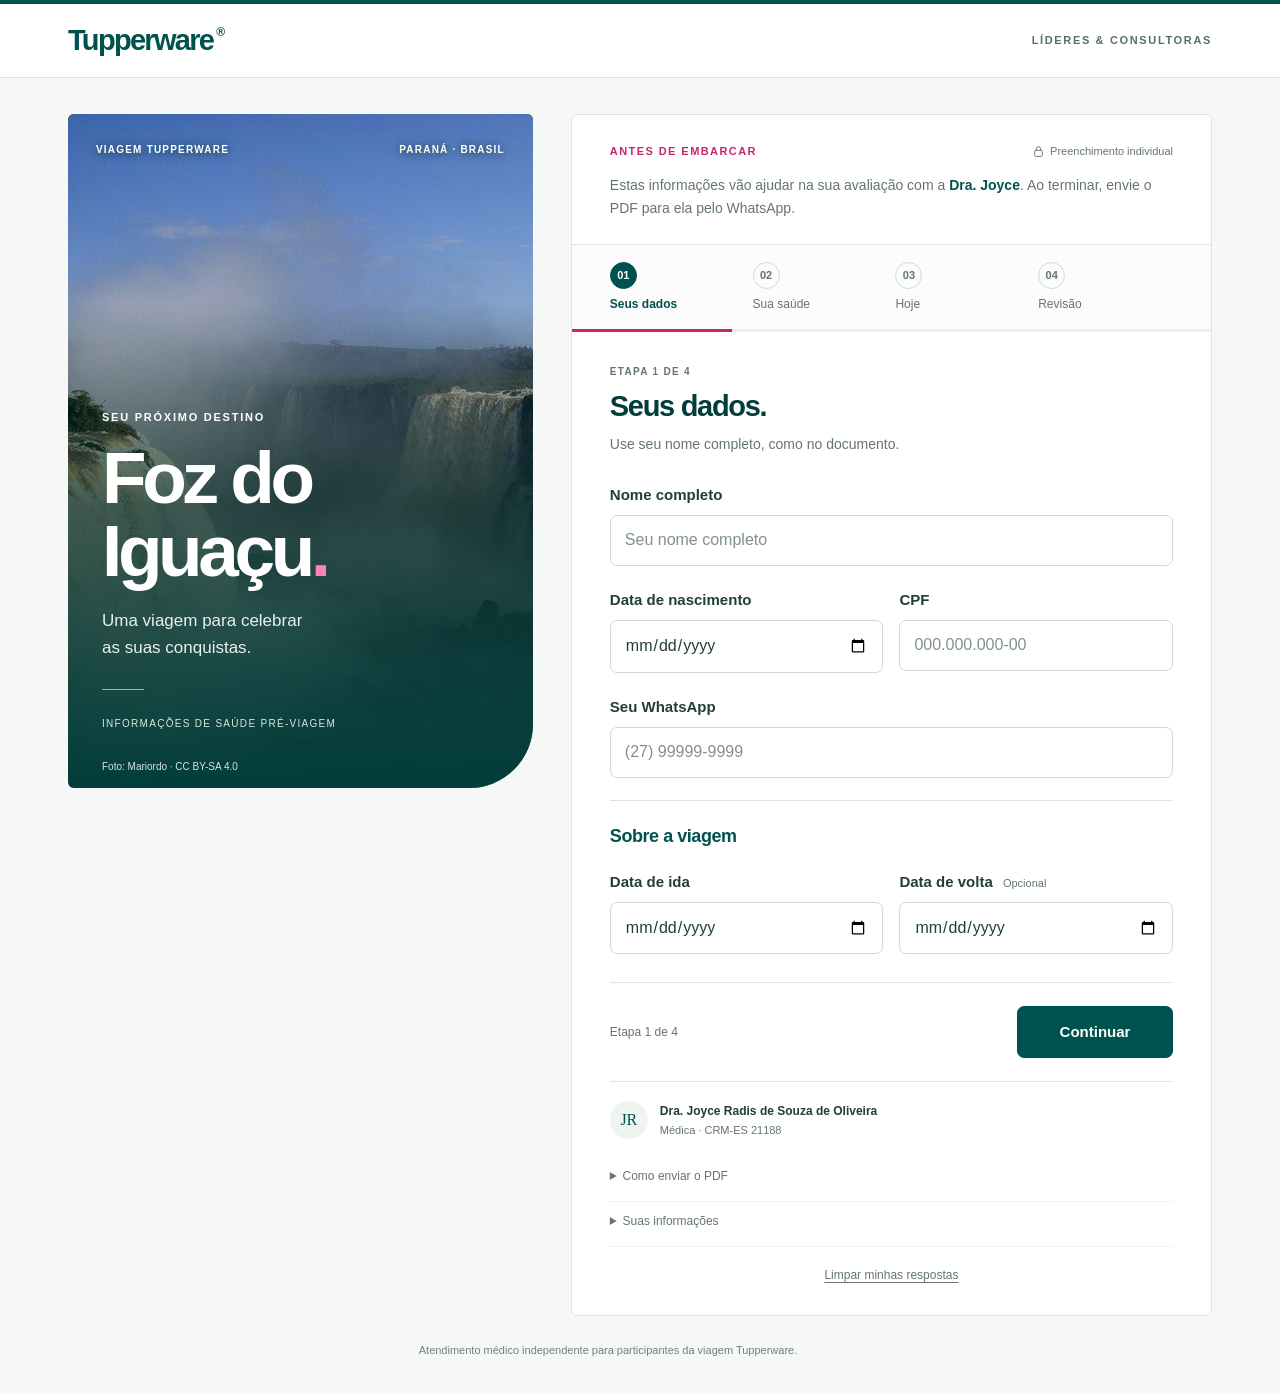
==== commit afc15271: "Redesign mobile travel form and add local PDF download Four guided steps, Tupperware-inspired palett" ====
--- a/index.html
+++ b/index.html
@@ -1,523 +1,35 @@
 <!DOCTYPE html>
 <html lang="pt-BR">
 <head>
-  <meta charset="UTF-8">
-  <meta name="viewport" content="width=device-width, initial-scale=1.0">
-  <title>Avaliação pré-viagem · Tupperware · Foz do Iguaçu</title>
-  <meta http-equiv="Content-Security-Policy" content="default-src 'none'; script-src 'unsafe-inline'; style-src 'unsafe-inline'; img-src data:; connect-src 'none'; form-action 'none'; base-uri 'none'; object-src 'none'">
-  <meta name="referrer" content="no-referrer">
-  <meta name="robots" content="noindex, nofollow">
-  <meta name="description" content="Formulário de saúde para avaliação médica antes da viagem da Tupperware a Foz do Iguaçu.">
-  <meta name="theme-color" content="#123f38">
-  <style>
-    :root {
-      --ink: #18202a;
-      --muted: #6f7782;
-      --soft: #8f98a3;
-      --paper: #fffdfa;
-      --canvas: #f2efe9;
-      --line: #e8e2d8;
-      --navy: #1f3550;
-      --navy-deep: #16283d;
-      --navy-soft: #edf2f6;
-      --gold: #b99a62;
-      --gold-soft: #f5efe3;
-      --danger: #9f3a38;
-      --danger-bg: #fff5f4;
-      --radius-lg: 26px;
-      --radius-md: 14px;
-      --radius-sm: 10px;
-      --shadow: 0 30px 80px -46px rgba(27, 35, 45, .48);
-      --transition: 180ms ease;
-    }
-
-    * { box-sizing: border-box; }
-
-    html { scroll-behavior: smooth; }
-
-    body {
-      margin: 0;
-      padding: 48px 18px;
-      background:
-        radial-gradient(circle at top left, rgba(185,154,98,.11), transparent 34%),
-        linear-gradient(180deg, #f5f2ec 0%, var(--canvas) 100%);
-      color: var(--ink);
-      font-family: -apple-system, BlinkMacSystemFont, "Segoe UI", Roboto, Helvetica, Arial, sans-serif;
-      line-height: 1.55;
-      -webkit-font-smoothing: antialiased;
-    }
-
-    .container {
-      position: relative;
-      width: min(100%, 760px);
-      margin: 0 auto;
-      overflow: hidden;
-      background: var(--paper);
-      border: 1px solid rgba(185,154,98,.22);
-      border-radius: var(--radius-lg);
-      box-shadow: var(--shadow);
-      padding: 0 48px 48px;
-    }
-
-    .container::before {
-      content: "";
-      display: block;
-      height: 5px;
-      margin: 0 -48px 0;
-      background: linear-gradient(90deg, var(--navy-deep), var(--navy), var(--gold));
-    }
-
-    .header {
-      position: relative;
-      text-align: left;
-      padding: 46px 0 28px;
-      margin-bottom: 24px;
-      border-bottom: 1px solid var(--line);
-    }
-
-    .header::after {
-      content: "";
-      position: absolute;
-      right: 0;
-      top: 46px;
-      width: 54px;
-      height: 54px;
-      border: 1px solid rgba(185,154,98,.28);
-      border-radius: 50%;
-      box-shadow:
-        inset 0 0 0 8px rgba(185,154,98,.05),
-        inset 0 0 0 16px rgba(31,53,80,.025);
-    }
-
-    .badge {
-      display: inline-flex;
-      align-items: center;
-      gap: 7px;
-      padding: 6px 11px;
-      margin-bottom: 16px;
-      border: 1px solid rgba(185,154,98,.34);
-      border-radius: 999px;
-      background: var(--gold-soft);
-      color: #7e6439;
-      font-size: 10px;
-      font-weight: 800;
-      letter-spacing: .13em;
-      text-transform: uppercase;
-    }
-
-    h1 {
-      max-width: 560px;
-      margin: 0;
-      color: var(--navy-deep);
-      font-family: Georgia, "Times New Roman", serif;
-      font-size: clamp(31px, 6vw, 43px);
-      font-weight: 500;
-      line-height: 1.02;
-      letter-spacing: -.035em;
-    }
-
-    .subtitle {
-      margin: 12px 0 0;
-      color: var(--muted);
-      font-size: 14px;
-      font-weight: 500;
-    }
-
-    .intro {
-      position: relative;
-      margin-bottom: 34px;
-      padding: 18px 20px 18px 22px;
-      border: 1px solid var(--line);
-      border-radius: var(--radius-md);
-      background: linear-gradient(135deg, #fbfaf7, #f7f3ec);
-      color: var(--muted);
-      font-size: 13.5px;
-    }
-
-    .intro::before {
-      content: "";
-      position: absolute;
-      left: 0;
-      top: 18px;
-      bottom: 18px;
-      width: 3px;
-      border-radius: 999px;
-      background: var(--gold);
-    }
-
-    .section-title {
-      display: flex;
-      align-items: center;
-      gap: 12px;
-      margin: 38px 0 20px;
-      color: var(--navy);
-      font-size: 12px;
-      font-weight: 800;
-      letter-spacing: .12em;
-      text-transform: uppercase;
-    }
-
-    .section-title::before {
-      content: "";
-      width: 22px;
-      height: 1px;
-      background: var(--gold);
-    }
-
-    .section-title::after {
-      content: "";
-      height: 1px;
-      flex: 1;
-      background: var(--line);
-    }
-
-    .form-group { margin-bottom: 22px; }
-
-    .grid-2 {
-      display: grid;
-      grid-template-columns: 1fr 1fr;
-      gap: 16px;
-    }
-
-    label.question {
-      display: block;
-      margin-bottom: 9px;
-      color: var(--ink);
-      font-size: 14px;
-      font-weight: 650;
-      letter-spacing: -.005em;
-    }
-
-    .hint {
-      display: block;
-      margin-top: 4px;
-      color: var(--soft);
-      font-size: 12px;
-      font-weight: 400;
-    }
-
-    input[type="text"],
-    input[type="tel"],
-    input[type="date"],
-    textarea {
-      width: 100%;
-      min-height: 48px;
-      padding: 12px 14px;
-      border: 1px solid #ddd6cb;
-      border-radius: var(--radius-sm);
-      background: rgba(255,255,255,.94);
-      color: var(--ink);
-      font: inherit;
-      font-size: 14px;
-      outline: none;
-      transition:
-        border-color var(--transition),
-        box-shadow var(--transition),
-        background var(--transition);
-    }
-
-    textarea {
-      min-height: 92px;
-      resize: vertical;
-    }
-
-    input:focus,
-    textarea:focus {
-      border-color: var(--gold);
-      background: #fff;
-      box-shadow: 0 0 0 4px rgba(185,154,98,.12);
-    }
-
-    input::placeholder,
-    textarea::placeholder { color: #a7adb4; }
-
-    .radio-group {
-      display: grid;
-      grid-template-columns: 1fr 1fr;
-      gap: 10px;
-    }
-
-    .radio-item {
-      display: flex;
-      align-items: center;
-      justify-content: center;
-      min-height: 46px;
-      padding: 9px 14px;
-      border: 1px solid #ded8ce;
-      border-radius: 12px;
-      background: rgba(255,255,255,.9);
-      cursor: pointer;
-      user-select: none;
-      color: #4d5661;
-      font-size: 13.5px;
-      font-weight: 650;
-      transition:
-        border-color var(--transition),
-        background var(--transition),
-        color var(--transition),
-        transform var(--transition);
-    }
-
-    .radio-item:hover {
-      border-color: #cfc5b5;
-      background: #fbfaf7;
-    }
-
-    .radio-item:has(input:checked) {
-      border-color: var(--navy);
-      background: var(--navy-soft);
-      color: var(--navy);
-      box-shadow: inset 0 0 0 1px rgba(31,53,80,.03);
-    }
-
-    .radio-item input {
-      margin: 0 8px 0 0;
-      accent-color: var(--navy);
-    }
-
-    .dynamic {
-      display: none;
-      margin-top: 11px;
-      padding: 14px;
-      border: 1px solid #e6ddcf;
-      border-radius: 12px;
-      background: #fbf8f2;
-    }
-
-    .dynamic.visible {
-      display: block;
-      animation: reveal .18s ease-out;
-    }
-
-    @keyframes reveal {
-      from { opacity: 0; transform: translateY(-4px); }
-      to { opacity: 1; transform: translateY(0); }
-    }
-
-    .declaration {
-      margin-top: 8px;
-      padding: 19px 20px;
-      border: 1px solid var(--line);
-      border-radius: var(--radius-md);
-      background: linear-gradient(135deg, #faf8f4, #f7f3ec);
-      color: var(--muted);
-      font-size: 13px;
-    }
-
-    .check-row {
-      display: flex;
-      align-items: flex-start;
-      gap: 10px;
-      margin-top: 15px;
-      cursor: pointer;
-      color: var(--ink);
-      font-size: 13.5px;
-      font-weight: 650;
-    }
-
-    .check-row input {
-      width: 18px;
-      height: 18px;
-      margin: 2px 0 0;
-      flex: 0 0 auto;
-      accent-color: var(--navy);
-    }
-
-    .actions { margin-top: 30px; }
-
-    .btn {
-      width: 100%;
-      min-height: 52px;
-      border: 0;
-      border-radius: 13px;
-      background: linear-gradient(180deg, #243f5e, var(--navy-deep));
-      color: #fff;
-      cursor: pointer;
-      font: inherit;
-      font-size: 14.5px;
-      font-weight: 750;
-      letter-spacing: .01em;
-      box-shadow: 0 10px 24px -12px rgba(22,40,61,.65);
-      transition:
-        transform var(--transition),
-        box-shadow var(--transition),
-        filter var(--transition);
-    }
-
-    .btn:hover {
-      transform: translateY(-1px);
-      box-shadow: 0 14px 28px -14px rgba(22,40,61,.72);
-      filter: brightness(1.02);
-    }
-
-    .privacy-note {
-      margin: 11px 0 0;
-      color: var(--soft);
-      text-align: center;
-      font-size: 11px;
-    }
-
-    .error-box {
-      display: none;
-      margin: 0 0 22px;
-      padding: 12px 14px;
-      border: 1px solid #e7bbb8;
-      border-radius: 12px;
-      background: var(--danger-bg);
-      color: var(--danger);
-      font-size: 13px;
-      font-weight: 650;
-    }
-
-    .error-box.visible { display: block; }
-
-    .invalid {
-      border-color: #c7635f !important;
-      box-shadow: 0 0 0 3px rgba(199,99,95,.10) !important;
-    }
-
-    @media (max-width: 620px) {
-      body {
-        padding: 12px 8px 24px;
-        background: #f3f0ea;
-      }
-
-      .container {
-        padding: 0 18px 28px;
-        border-radius: 18px;
-      }
-
-      .container::before {
-        margin: 0 -18px;
-      }
-
-      .header {
-        padding: 34px 0 22px;
-      }
-
-      .header::after {
-        width: 42px;
-        height: 42px;
-        top: 36px;
-        opacity: .7;
-      }
-
-      h1 {
-        max-width: 84%;
-        font-size: 32px;
-      }
-
-      .grid-2 { grid-template-columns: 1fr; }
-
-      .section-title {
-        margin-top: 31px;
-        gap: 9px;
-      }
-
-      .radio-group {
-        grid-template-columns: 1fr 1fr;
-      }
-    }
-
-    @media print {
-      @page { margin: 13mm; }
-
-      body {
-        padding: 0;
-        background: #fff;
-      }
-
-      .container {
-        width: 100%;
-        max-width: none;
-        padding: 0;
-        border: 0;
-        box-shadow: none;
-      }
-
-      .container::before { display: none; }
-
-      .header {
-        padding-top: 0;
-      }
-
-      .header::after,
-      .intro,
-      .actions,
-      .privacy-note,
-      .error-box {
-        display: none !important;
-      }
-
-      .section-title { break-after: avoid; }
-
-      .form-group,
-      .declaration { break-inside: avoid; }
-
-      .radio-item {
-        min-height: auto;
-        padding: 3px 0;
-        border: 0;
-        justify-content: flex-start;
-        background: transparent !important;
-        color: var(--ink) !important;
-        box-shadow: none !important;
-      }
-
-      .dynamic {
-        padding: 10px;
-        background: transparent;
-      }
-    }
-
-    :root {--navy:#165448;--navy-deep:#123f38;--navy-soft:#edf5ef;--gold:#ae8753;--ink:#233e37;--muted:#536860;--soft:#64756d;--paper:#fffefa;--canvas:#f0f3ee;--line:#dfe6dd}
-    body {background:radial-gradient(ellipse at 0 0,#dce9df,transparent 55%),#f0f3ee;padding:28px 20px 60px}
-    .container{width:min(100%,920px);padding:0 56px 42px;border-color:#dce4db;box-shadow:0 22px 90px -55px #143d32}
-    .container::before{margin:0 -56px;height:6px;background:linear-gradient(90deg,#123f38,#3e7561,#be9e69)}
-    .header{padding-top:36px;margin-bottom:22px}.header::after{display:none}
-    h1{font-size:clamp(36px,6vw,57px);line-height:1.06;max-width:640px;letter-spacing:-.04em}
-    .eyebrow{display:flex;justify-content:space-between;gap:12px;align-items:center;margin-bottom:24px;font-size:12px;color:var(--muted)}
-    .brand{font-weight:800;color:var(--navy-deep);letter-spacing:.04em}.badge{margin:0;background:#edf4ec;border-color:#d2dfcf;color:#365e48;font-size:10px}
-    .route{display:flex;align-items:center;gap:18px;margin:26px 0 0;padding:18px 22px;background:var(--navy-deep);border-radius:16px;color:#fff}
-    .route small{display:block;opacity:.75;font-size:11px;letter-spacing:.08em;text-transform:uppercase}.route strong{display:block;font-size:17px}.route .air{font-size:26px;opacity:.6}
-    .intro{background:#f4f6ef;font-size:14px;margin-bottom:22px}.intro p{margin:0 0 8px}.intro p:last-child{margin:0}
-    .journey{display:grid;grid-template-columns:repeat(3,1fr);gap:12px;margin:24px 0}.journey div{font-size:12px;color:var(--muted)}.journey b{display:block;font-size:14px;color:var(--navy-deep);margin-bottom:4px}
-    .progress-card{position:sticky;top:0;z-index:3;background:#fffefaf5;backdrop-filter:blur(12px);padding:14px 0;border-bottom:1px solid var(--line)}
-    .progress-top{display:flex;justify-content:space-between;gap:12px;font-size:12px;margin-bottom:7px}.progress-top a{color:var(--navy)}progress{display:block;width:100%;height:5px;accent-color:var(--navy);border:0}progress::-webkit-progress-bar{background:#e8eee5;border-radius:10px}progress::-webkit-progress-value{background:#28644f;border-radius:10px}
-    .section-title{font-size:12px;letter-spacing:.08em;scroll-margin-top:95px}.question{line-height:1.5}
-    .radio-group{grid-template-columns:repeat(3,1fr)}.radio-item{min-height:48px;padding:9px 7px}
-    input,textarea,select{font-size:16px!important}select{width:100%;min-height:48px;padding:12px;border:1px solid #ddd6cb;border-radius:10px;background:#fff;color:var(--ink)}
-    :focus-visible{outline:3px solid #ae8753;outline-offset:4px}.hint{color:#64756d}
-    .notice{padding:15px 18px;border-radius:12px;background:#fff4e5;border:1px solid #ecd1a4;font-size:13px;color:#6f491f;margin:16px 0}.notice strong{display:block}.notice a{color:inherit}
-    .btn{background:var(--navy-deep);box-shadow:none}.secondary{background:#eef3eb;color:var(--navy-deep);border:1px solid #d3ded0;box-shadow:none}.button-grid{display:grid;grid-template-columns:1fr 1fr;gap:12px}
-    .text-button{background:transparent;border:0;text-decoration:underline;color:var(--muted);font:inherit;font-size:13px;cursor:pointer;padding:14px 0}
-    .support{margin-top:30px;border-top:1px solid var(--line);padding-top:24px}.support summary{font-size:15px;font-weight:750;cursor:pointer;color:var(--navy)}.support p,.support li{font-size:13px;color:var(--muted)}.support a{color:var(--navy)}.support li{margin-bottom:9px}
-    .footer{margin-top:30px;font-size:11px;color:var(--muted);text-align:center}.status{font-size:13px;color:var(--navy);min-height:22px}.print-report{display:none}
-    [hidden]{display:none!important} .invalid{outline:1px solid #ad4c43}
-    @media(max-width:620px){body{padding:8px 8px 28px}.container{padding:0 20px 28px}.container::before{margin:0 -20px}.header{padding-top:24px}h1{max-width:100%;font-size:39px}.eyebrow{align-items:flex-start}.brand{max-width:125px}.badge{font-size:9px}.route{padding:16px;gap:12px}.route strong{font-size:14px}.journey{gap:10px}.journey b{font-size:12px}.journey div{font-size:11px}.button-grid{grid-template-columns:1fr}.radio-item{font-size:13px}.section-title{letter-spacing:.03em}.progress-top{font-size:11px}}
-    @media(prefers-reduced-motion:reduce){*{scroll-behavior:auto!important;animation:none!important;transition:none!important}}
-    @media print{body{background:white;color:#111}.container{display:none!important}.print-report{display:block;font:11pt/1.45 Arial,sans-serif;white-space:pre-wrap;overflow-wrap:anywhere}.print-report h1{font:22pt Georgia,serif}.print-report h2{font:14pt Arial,sans-serif;margin:20px 0 8px;break-after:avoid}.print-row{margin:0 0 10px;white-space:pre-wrap;overflow-wrap:anywhere}.print-row strong{display:block}.print-intro{padding-bottom:14px;border-bottom:1px solid #bbb}.print-footer{margin-top:20px;border-top:1px solid #bbb;padding-top:12px;font-size:9pt}}
-  </style>
+<meta charset="UTF-8">
+<meta name="viewport" content="width=device-width, initial-scale=1, viewport-fit=cover">
+<title>Saúde pré-viagem · Tupperware · Foz do Iguaçu</title>
+<meta name="description" content="Informações de saúde para a avaliação médica das participantes da viagem Tupperware a Foz do Iguaçu.">
+<meta name="theme-color" content="#00524f">
+<meta name="referrer" content="no-referrer">
+<meta name="robots" content="noindex, nofollow">
+<meta http-equiv="Content-Security-Policy" content="default-src 'none'; script-src 'self'; style-src 'self'; img-src 'self' data:; font-src 'self'; connect-src 'none'; form-action 'none'; base-uri 'none'; object-src 'none'">
+<link rel="icon" href="assets/favicon.svg" type="image/svg+xml">
+<link rel="stylesheet" href="assets/styles.css?v=4">
+<script src="assets/vendor/jspdf.umd.min.js" defer></script>
+<script src="assets/app.js?v=4" defer></script>
 </head>
-
 <body>
-  <main class="container">
-    <header class="header">
-      <div class="eyebrow"><span class="brand">TUPPERWARE · FOZ DO IGUAÇU</span><span class="badge">Avaliação pré-viagem</span></div>
-      <h1>Informações de saúde<br>para a viagem.</h1>
-      <p class="subtitle">Preencha este formulário para avaliação médica antes da viagem da Tupperware.</p>
-      <div class="route" aria-label="Viagem da Tupperware do Espírito Santo para Foz do Iguaçu"><div><small>Origem</small><strong>Espírito Santo</strong></div><span class="air" aria-hidden="true">→</span><div><small>Destino</small><strong>Foz do Iguaçu / PR</strong></div></div>
-    </header>
-    <div class="journey"><div><b>01 · Preencha</b>Responda com seus dados e informações de saúde.</div><div><b>02 · Gere o PDF</b>Ao final, salve o resumo em PDF no seu celular.</div><div><b>03 · Envie à médica</b>Mande o PDF para a Dra. Joyce pelo WhatsApp.</div></div>
-    <div class="intro"><p>Responda de acordo com seu estado de saúde atual. Se usar medicamentos, tenha os nomes em mãos.</p><p>Ao final, gere o PDF e envie diretamente para a Dra. Joyce pelo WhatsApp. O formulário serve para organizar as informações da avaliação médica e <strong>não substitui o atestado</strong>.</p></div>
-    <div class="progress-card"><div class="progress-top"><span id="progressText">Preencha os campos obrigatórios</span><a href="#entrega">Como enviar</a></div><progress id="progress" max="100" value="0" aria-label="Preenchimento do formulário"></progress></div>
-    <noscript><div class="notice">Ative o JavaScript para preencher, validar e gerar o resumo. Nenhuma resposta é enviada automaticamente.</div></noscript>
-    <div id="errorBox" class="error-box" role="alert">
-      Revise os campos destacados antes de salvar o formulário.
-    </div>
-
-    <form id="travelForm" novalidate autocomplete="off">
-      <div class="section-title">1. Dados pessoais</div>
+<a class="skip-link" href="#formStart">Ir para o formulário</a>
+<header class="masthead"><div class="masthead-inner"><div class="wordmark">Tupperware<span>®</span></div><div class="masthead-label">LÍDERES &amp; CONSULTORAS</div></div></header>
+<main class="layout">
+<aside class="travel-card" aria-label="Viagem a Foz do Iguaçu">
+<img class="destination-photo" src="assets/iguacu.jpg" width="1280" height="677" alt="Vista panorâmica das Cataratas do Iguaçu" fetchpriority="high">
+<div class="travel-top"><span>VIAGEM TUPPERWARE</span><span>PARANÁ · BRASIL</span></div>
+<div class="travel-caption"><span class="travel-eyebrow">SEU PRÓXIMO DESTINO</span><h1>Foz do<br>Iguaçu<span>.</span></h1><p>Uma viagem para celebrar<br>as suas conquistas.</p><div class="travel-rule"></div><span class="travel-small">INFORMAÇÕES DE SAÚDE PRÉ-VIAGEM</span></div>
+<a class="photo-credit" href="https://commons.wikimedia.org/wiki/File:Iguazu_Falls_Panorama_2009.jpg" target="_blank" rel="noopener noreferrer">Foto: Mariordo · CC BY-SA 4.0</a>
+</aside>
+<div class="form-shell" id="formStart">
+<div class="welcome"><div class="welcome-heading"><span class="kicker">ANTES DE EMBARCAR</span><span class="private-label"><svg aria-hidden="true" viewBox="0 0 24 24"><rect x="5" y="10" width="14" height="11" rx="2"/><path d="M8 10V7a4 4 0 0 1 8 0v3"/></svg>Preenchimento individual</span></div><p>Estas informações vão ajudar na sua avaliação com a <strong>Dra. Joyce</strong>. Ao terminar, envie o PDF para ela pelo WhatsApp.</p></div>
+<nav class="step-nav" aria-label="Etapas do formulário"><ol><li><button type="button" data-step="0" aria-current="step"><span class="step-number">01</span><span>Seus dados</span></button></li><li><button type="button" data-step="1"><span class="step-number">02</span><span>Sua saúde</span></button></li><li><button type="button" data-step="2"><span class="step-number">03</span><span>Hoje</span></button></li><li><button type="button" data-step="3"><span class="step-number">04</span><span>Revisão</span></button></li></ol><div class="progress-track"><span id="stepProgress"></span></div></nav>
+<noscript><div class="notice">Ative o JavaScript no navegador para preencher o formulário e baixar o PDF.</div></noscript>
+<div id="errorBox" class="error-box" role="alert" hidden></div>
+<form id="travelForm" novalidate autocomplete="off"><section class="form-panel" data-panel="0" aria-labelledby="title-0"><div class="panel-heading"><span class="kicker">ETAPA 1 DE 4</span><h2 id="title-0" tabindex="-1">Seus dados.</h2><p>Use seu nome completo, como no documento.</p></div><h3 class="section-title" hidden>Seus dados</h3>
 
       <div class="form-group">
         <label class="question" for="nome">Nome completo</label>
@@ -538,24 +50,24 @@
       </div>
 
       <div class="form-group">
-        <label class="question" for="telefone">Telefone / WhatsApp</label>
-        <input id="telefone" name="telefone" type="tel" autocomplete="tel" required placeholder="(27) 99999-9999">
-      </div>
-
-
-      <div class="section-title">2. Sobre a viagem</div>
+        <label class="question" for="telefone">Seu WhatsApp</label>
+        <input id="telefone" name="telefone" type="tel" maxlength="20" autocomplete="tel" required placeholder="(27) 99999-9999">
+      </div>
+
+
+      <h3 class="subsection">Sobre a viagem</h3>
       <div class="grid-2">
         <div class="form-group">
           <label class="question" for="partida">Data de ida</label>
           <input id="partida" name="partida" type="date" required>
         </div>
         <div class="form-group">
-          <label class="question" for="retorno">Data de volta <span class="hint">Se já estiver definida.</span></label>
+          <label class="question" for="retorno">Data de volta <span class="optional">Opcional</span></label>
           <input id="retorno" name="retorno" type="date">
         </div>
       </div>
 
-      <div class="section-title">3. Histórico de saúde</div>
+      </section><section class="form-panel" data-panel="1" aria-labelledby="title-1" hidden><div class="panel-heading"><span class="kicker">ETAPA 2 DE 4</span><h2 id="title-1" tabindex="-1">Sobre a sua saúde.</h2><p>Se usar medicamentos, tenha os nomes em mãos.</p></div><h3 class="section-title" hidden>Histórico de saúde</h3>
 
       <div class="form-group">
         <label class="question">Possui alguma doença ou condição de saúde em acompanhamento?</label>
@@ -601,7 +113,7 @@
         </div>
       </div>
 
-      <div class="section-title">4. Como você está hoje</div>
+
 
       <div class="form-group">
         <label class="question">
@@ -615,7 +127,7 @@
           <input type="text" maxlength="1000" data-detail-for="antecedente" placeholder="Informe qual condição e quando ocorreu.">
         </div>
       </div>
-
+</section><section class="form-panel" data-panel="2" aria-labelledby="title-2" hidden><div class="panel-heading"><span class="kicker">ETAPA 3 DE 4</span><h2 id="title-2" tabindex="-1">Como você está hoje?</h2><p>Responda de acordo com seu estado de saúde atual.</p></div><h3 class="section-title" hidden>Saúde atual</h3>
       <div class="form-group">
         <label class="question">
           Atualmente ou nos últimos dias apresentou dor no peito, falta de ar fora do habitual, palpitações importantes ou desmaio?
@@ -682,128 +194,22 @@
         <textarea id="outras" name="outras" maxlength="3000" placeholder="Informação adicional, se houver."></textarea>
       </div>
 
-      <div class="section-title">5. Revise e conclua</div>
-
-      <div class="declaration">
-        Declaro que as informações fornecidas neste formulário são verdadeiras e completas segundo meu conhecimento.
-        Estou ciente da importância de comunicar à médica qualquer condição, sintoma ou alteração relevante do meu estado de saúde
-        para a avaliação relacionada à viagem a Foz do Iguaçu/PR.
-      </div>
-
-      <label class="check-row">
-        <input type="checkbox" id="aceite" required>
-        <span>Confirmo que li a declaração acima e que as informações prestadas correspondem ao meu estado de saúde.</span>
-      </label>
-
-      <div class="form-group" style="margin-top: 22px;">
-        <label class="question" for="data_hoje">Data de preenchimento</label>
-        <input type="date" id="data_hoje" name="data_hoje" required>
-      </div>
-
-      <div class="actions" id="entrega">
-        <button class="btn" type="button" id="printBtn">Gerar PDF para enviar à Dra. Joyce</button>
-        <p class="privacy-note">Na tela seguinte, escolha “Salvar como PDF”. Depois, envie o arquivo para a Dra. Joyce pelo WhatsApp.</p>
-        <p id="status" class="status" role="status" aria-live="polite"></p>
-        <button class="text-button" type="button" id="resetBtn">Apagar respostas / próxima viajante</button>
-      </div>
-    </form>
-    <details class="support"><summary>Como finalizar</summary><ol><li>Preencha e revise as respostas.</li><li>Toque em “Gerar PDF para enviar à Dra. Joyce”.</li><li>Salve o arquivo em PDF no seu celular.</li><li>Envie o PDF para a Dra. Joyce pelo WhatsApp.</li></ol></details>
-    <details class="support"><summary>Privacidade</summary><p>As respostas não são enviadas automaticamente e não ficam armazenadas neste site. Elas permanecem apenas nesta página enquanto o formulário estiver aberto.</p><p>O PDF contém informações de saúde. Envie somente para a Dra. Joyce, em conversa individual.</p><p>O formulário organiza informações fornecidas por você para avaliação médica e não substitui consulta ou atestado.</p></details>
-    <footer class="footer">Viagem Tupperware · Espírito Santo → Foz do Iguaçu<br>Avaliação médica individual</footer>
-  </main>
-  <section id="printReport" class="print-report" aria-label="Resumo de saúde para avaliação médica"></section>
-
-  <script>'use strict';
-const form = document.getElementById('travelForm');
-const $ = id => document.getElementById(id);
-const groups = [...form.querySelectorAll('[data-required-radio]')];
-let dirty = false;
-function today() {const d = new Date(); return new Date(d.getTime()-d.getTimezoneOffset()*60000).toISOString().slice(0,10);}
-function validCpf(value) {
-  const n=value.replace(/\D/g,'');
-  if(!/^\d{11}$/.test(n)||/^(\d)\1{10}$/.test(n)) return false;
-  for(let len=9;len<=10;len++){let sum=0;for(let i=0;i<len;i++)sum+=Number(n[i])*(len+1-i);let digit=(sum*10)%11;if(digit===10)digit=0;if(digit!==Number(n[len]))return false;}
-  return true;
-}
-function selected(name){return form.querySelector('input[name="'+name+'"]:checked');}
-function updateConditional(name){
-  const box=$(name+'_detail');if(!box)return;
-  const show=selected(name)?.value==='sim';
-  box.classList.toggle('visible',show);
-  const detail=box.querySelector('[data-detail-for]');
-  detail.disabled=!show;detail.required=show;
-  if(!show){detail.value='';detail.classList.remove('invalid');detail.removeAttribute('aria-invalid');}
-  $('urgentNotice').hidden=selected('sintomas')?.value!=='sim';
-}
-groups.forEach((group,index)=>{
-  const name=group.dataset.requiredRadio;
-  const question=group.closest('.form-group').querySelector('.question');
-  question.id='question-'+name;group.setAttribute('role','group');group.setAttribute('aria-labelledby',question.id);
-  const label=document.createElement('label');label.className='radio-item';
-  const radio=document.createElement('input');radio.type='radio';radio.name=name;radio.value='nao_sei';label.append(radio,document.createTextNode('Não sei'));group.append(label);
-  const detail=form.querySelector('[data-detail-for="'+name+'"]');
-  if(detail){detail.name=name+'_detalhe';detail.setAttribute('aria-label','Detalhes: '+question.textContent.trim());}
-  group.addEventListener('change',()=>updateConditional(name));updateConditional(name);
-});
-function progress(){
-  const required=[...form.querySelectorAll('[required]:not([type="radio"])')].filter(el=>!el.disabled);
-  const complete=required.filter(el=>el.type==='checkbox'?el.checked:el.value.trim()).length+groups.filter(g=>selected(g.dataset.requiredRadio)).length;
-  const total=required.length+groups.length;
-  $('progress').value=Math.round(100*complete/total);
-  $('progressText').textContent=complete+' de '+total+' campos obrigatórios preenchidos';
-}
-function validate(){
-  form.querySelectorAll('.invalid').forEach(el=>el.classList.remove('invalid'));
-  form.querySelectorAll('[aria-invalid]').forEach(el=>el.removeAttribute('aria-invalid'));
-  const errors=[];
-  function bad(el,message){el.classList.add('invalid');el.setAttribute('aria-invalid','true');errors.push({el,message});}
-  [...form.querySelectorAll('[required]')].filter(el=>!el.disabled).forEach(el=>{if(el.type==='checkbox'?!el.checked:!el.value.trim())bad(el,'Preencha todos os campos obrigatórios e confirme a declaração.');});
-  groups.forEach(g=>{if(!selected(g.dataset.requiredRadio))bad(g.querySelector('input'),'Responda às perguntas de saúde. Você pode selecionar “Não sei”.');});
-  if($('cpf').value&&!validCpf($('cpf').value))bad($('cpf'),'Confira os 11 dígitos do CPF.');
-  const phone=$('telefone').value.replace(/\D/g,'');
-  if(phone&&!/^(?:55)?\d{10,11}$/.test(phone))bad($('telefone'),'Informe telefone com DDD (10 ou 11 dígitos, ou +55).');
-  if($('nome').value.trim()&&!/^\S+\s+\S+/.test($('nome').value.trim()))bad($('nome'),'Informe seu nome completo.');
-  if($('nascimento').value&&($('nascimento').value>today()||$('nascimento').value<'1900-01-01'))bad($('nascimento'),'Confira a data de nascimento.');
-  if($('partida').value&&$('partida').value<today())bad($('partida'),'A data de ida não pode ser anterior a hoje.');
-  if($('retorno').value&&$('retorno').value<$('partida').value)bad($('retorno'),'A volta não pode ser anterior à ida.');
-  if($('data_hoje').value&&$('data_hoje').value!==today())bad($('data_hoje'),'Use a data de hoje para registrar seu estado atual de saúde.');
-  $('errorBox').classList.toggle('visible',errors.length>0);
-  if(errors.length){$('errorBox').textContent=[...new Set(errors.map(e=>e.message))].join(' ');errors[0].el.focus();errors[0].el.scrollIntoView({block:'center',behavior:'smooth'});return false;}
-  return true;
-}
-function pretty(el){if(el.type==='date'&&el.value)return el.value.split('-').reverse().join('/');return el.value.trim()||'Não informado';}
-function reportRows(){
-  const rows=[];
-  form.querySelectorAll('.section-title,.form-group').forEach(el=>{
-    if(el.classList.contains('section-title')){rows.push({section:el.textContent.trim()});return;}
-    const q=el.querySelector('.question');if(!q)return;
-    const title=q.cloneNode(true);title.querySelectorAll('.hint').forEach(h=>h.remove());
-    const group=el.querySelector('[data-required-radio]');let answer;
-    if(group){const name=group.dataset.requiredRadio;const val=selected(name)?.value;answer={sim:'Sim',nao:'Não',nao_sei:'Não sei'}[val]||'Não respondido';if(val==='sim')answer+=' — '+el.querySelector('[data-detail-for]').value.trim();}
-    else {const field=el.querySelector('input,textarea,select');if(!field)return;answer=pretty(field);}
-    rows.push({label:title.textContent.trim(),value:answer});
-  });
-  rows.push({label:'Declaração da viajante',value:$('aceite').checked?'Confirmou que as informações são verdadeiras e completas segundo seu conhecimento.':'Não confirmada.'});
-  return rows;
-}
-function buildReport(){
-  const root=$('printReport');root.replaceChildren();
-  const heading=document.createElement('h1');heading.textContent='Resumo de saúde pré-viagem';root.append(heading);
-  const intro=document.createElement('p');intro.className='print-intro';intro.textContent='Viagem Tupperware · Espírito Santo → Foz do Iguaçu / PR\nInformações fornecidas pela viajante para avaliação médica individual. Este resumo não é um atestado.';root.append(intro);
-  reportRows().forEach(row=>{if(row.section){const h=document.createElement('h2');h.textContent=row.section;root.append(h);}else{const p=document.createElement('p');p.className='print-row';const strong=document.createElement('strong');strong.textContent=row.label;p.append(strong,document.createTextNode(row.value));root.append(p);}});
-  const footer=document.createElement('p');footer.className='print-footer';footer.textContent='Documento confidencial destinado à médica. A declaração não substitui consulta, avaliação clínica ou assinatura médica. A aptidão e a eventual emissão de atestado dependem da avaliação individual.';root.append(footer);
-  return 'RESUMO DE SAÚDE PRÉ-VIAGEM\nViagem Tupperware · Espírito Santo → Foz do Iguaçu\nInformações fornecidas pela viajante para avaliação médica individual.\n\n'+reportRows().map(row=>row.section||row.label+'\n'+row.value).join('\n\n');
-}
-$('printBtn').addEventListener('click',()=>{if(!validate())return;buildReport();window.print();$('status').textContent='Depois de salvar o PDF, envie o arquivo para a Dra. Joyce pelo WhatsApp.';});
-window.addEventListener('beforeprint',buildReport);
-function reset(){form.reset();$('printReport').replaceChildren();groups.forEach(g=>updateConditional(g.dataset.requiredRadio));form.querySelectorAll('.invalid').forEach(el=>el.classList.remove('invalid'));form.querySelectorAll('[aria-invalid]').forEach(el=>el.removeAttribute('aria-invalid'));$('errorBox').classList.remove('visible');$('data_hoje').value=today();$('nascimento').max=today();$('partida').min=today();$('status').textContent='';dirty=false;progress();}
-$('resetBtn').addEventListener('click',()=>{if(!confirm('Apagar todas as respostas desta página e começar um formulário em branco? PDFs e mensagens já enviados não serão apagados.'))return;reset();$('nome').focus();$('status').textContent='Respostas apagadas. Formulário pronto para a próxima viajante.';});
-$('cpf').addEventListener('input',e=>{e.target.value=e.target.value.replace(/\D/g,'').slice(0,11).replace(/(\d{3})(\d)/,'$1.$2').replace(/(\d{3})(\d)/,'$1.$2').replace(/(\d{3})(\d{1,2})$/,'$1-$2');});
-form.addEventListener('submit',e=>{e.preventDefault();validate();});
-['input','change'].forEach(type=>form.addEventListener(type,e=>{dirty=true;e.target.classList.remove('invalid');e.target.removeAttribute('aria-invalid');$('printReport').replaceChildren();progress();}));
-window.addEventListener('beforeunload',e=>{if(dirty){e.preventDefault();e.returnValue='';}});
-window.addEventListener('pageshow',e=>{if(e.persisted)reset();});
-reset();
-</script>
-</body>
-</html>+      </section><section class="form-panel" data-panel="3" aria-labelledby="title-3" hidden><div class="panel-heading"><span class="kicker">ETAPA 4 DE 4</span><h2 id="title-3" tabindex="-1">Confira antes de enviar.</h2><p>Revise as informações que vão aparecer no PDF.</p></div><h3 class="section-title" hidden>Revisão e envio</h3><div id="reviewSummary" class="review-summary"></div>
+<div class="declaration">Declaro que as informações fornecidas são verdadeiras e completas segundo meu conhecimento. Comunicarei à médica qualquer mudança no meu estado de saúde antes da viagem.</div>
+<label class="check-row"><input type="checkbox" id="aceite" required><span>Revisei as respostas e confirmo as informações acima.</span></label>
+<div class="form-group date-confirm"><label class="question" for="data_hoje">Data de preenchimento</label><input type="date" id="data_hoje" name="data_hoje" required></div>
+<div class="delivery" id="entrega"><span class="kicker">PRÓXIMO PASSO</span><h3>Envie seu PDF à Dra. Joyce.</h3><p>Baixe o arquivo e envie na conversa individual pelo WhatsApp. A avaliação médica e o atestado serão feitos depois.</p>
+<button class="btn" type="button" id="downloadBtn"><svg aria-hidden="true" viewBox="0 0 24 24"><path d="M12 3v12m-4-4 4 4 4-4M5 16v5h14v-5"/></svg>Baixar PDF</button>
+<button class="btn secondary" type="button" id="shareBtn" hidden><svg aria-hidden="true" viewBox="0 0 24 24"><path d="M12 16V3m-4 4 4-4 4 4M7 10H4v11h16V10h-3"/></svg>Compartilhar PDF</button>
+<p id="status" class="status" role="status" aria-live="polite"></p>
+<p class="delivery-hint" id="shareHint" hidden>No menu de compartilhamento, escolha o WhatsApp e a conversa com a Dra. Joyce.</p>
+<button class="text-button" type="button" id="printBtn">Imprimir ou salvar pelo navegador</button></div></section>
+<div class="form-navigation"><button class="back-button" id="backBtn" type="button" hidden>Voltar</button><span class="step-count" id="stepCount">Etapa 1 de 4</span><button class="btn next-button" id="nextBtn" type="button">Continuar</button></div>
+</form>
+<div class="physician"><div class="physician-monogram" aria-hidden="true">JR</div><div><strong>Dra. Joyce Radis de Souza de Oliveira</strong><span>Médica · CRM-ES 21188</span></div></div>
+<div class="help-links"><details><summary>Como enviar o PDF</summary><p>Ao concluir, toque em <strong>Baixar PDF</strong>. Abra sua conversa com a Dra. Joyce no WhatsApp e anexe o arquivo como documento.</p><p>Se aparecer <strong>Compartilhar PDF</strong>, você também pode usar esse botão e escolher o WhatsApp.</p><p>No iPhone, o PDF pode abrir em uma nova tela. Use o botão de compartilhar e escolha o WhatsApp ou “Salvar em Arquivos”.</p></details><details><summary>Suas informações</summary><p>As respostas ficam apenas nesta página enquanto ela está aberta. O envio acontece quando você compartilha o PDF. Envie somente à Dra. Joyce, em conversa individual.</p><p>Este formulário reúne suas informações de saúde. O atestado é emitido separadamente, após a avaliação médica.</p></details></div>
+<button class="text-button reset-button" type="button" id="resetBtn">Limpar minhas respostas</button>
+</div></main>
+<footer class="site-footer">Atendimento médico independente para participantes da viagem Tupperware.</footer>
+<section id="printReport" class="print-report" aria-label="Resumo de saúde para avaliação médica"></section>
+</body></html>
--- a/assets/styles.css
+++ b/assets/styles.css
@@ -0,0 +1,206 @@
+:root {
+  --green: #00524f;
+  --green-dark: #003d3b;
+  --pink: #c6276c;
+  --ink: #203e3c;
+  --muted: #657572;
+  --line: #dce5e2;
+  --soft: #f0f5f3;
+  --paper: #fff;
+  --error: #a42e37;
+  font-family: -apple-system, BlinkMacSystemFont, "Segoe UI", Arial, sans-serif;
+  color: var(--ink);
+  font-synthesis: none;
+  line-height: 1.5;
+  -webkit-font-smoothing: antialiased;
+}
+* { box-sizing: border-box; }
+body { margin: 0; background: #f6f8f7; }
+button, input, textarea { font: inherit; }
+button, a, input, textarea { -webkit-tap-highlight-color: transparent; }
+button { cursor: pointer; }
+a { color: var(--green); text-underline-offset: 3px; }
+button:focus-visible, a:focus-visible, summary:focus-visible { outline: 3px solid var(--pink); outline-offset: 4px; }
+[hidden] { display: none !important; }
+svg { width: 20px; height: 20px; fill: none; stroke: currentColor; stroke-width: 1.7; stroke-linecap: round; stroke-linejoin: round; flex: 0 0 auto; }
+.skip-link { position: absolute; top: -80px; left: 16px; z-index: 20; background: white; padding: 12px; }
+.skip-link:focus { top: 8px; }
+.masthead { background: white; border-top: 4px solid var(--green); border-bottom: 1px solid var(--line); }
+.masthead-inner { max-width: 1216px; padding: 22px 36px; margin: auto; display: flex; align-items: center; justify-content: space-between; gap: 20px; }
+.wordmark { color: var(--green); font-size: 29px; line-height: 1; letter-spacing: -1.7px; font-weight: 750; }
+.wordmark span { font-size: 12px; vertical-align: top; margin-left: 3px; letter-spacing: 0; }
+.masthead-label { font-size: 11px; font-weight: 650; letter-spacing: .15em; color: #53706b; }
+.layout { max-width: 1216px; margin: 36px auto 0; padding: 0 36px; display: grid; grid-template-columns: minmax(0, .87fr) minmax(0, 1.2fr); align-items: start; gap: 38px; }
+.travel-card { position: sticky; top: 28px; min-height: 674px; border-radius: 6px 6px 64px 6px; overflow: hidden; background: var(--green-dark); color: #fff; isolation: isolate; }
+.destination-photo { position: absolute; inset: 0; width: 100%; height: 100%; object-fit: cover; object-position: 47% center; z-index: -3; }
+.travel-card::after { content: ""; position: absolute; inset: 0; z-index: -2; background: linear-gradient(180deg, rgba(0,38,36,.16) 0%, rgba(0,38,36,.06) 28%, rgba(0,38,36,.74) 58%, #003d3b 100%); }
+.travel-top { display: flex; justify-content: space-between; gap: 16px; padding: 28px; font-size: 10px; font-weight: 750; letter-spacing: .12em; text-shadow: 0 1px 8px #00352d; }
+.travel-caption { position: absolute; bottom: 54px; left: 34px; right: 24px; }
+.travel-eyebrow { color: #fff; font-size: 11px; font-weight: 700; letter-spacing: .16em; }
+h1 { margin: 14px 0 20px; font-size: clamp(48px,5.7vw,74px); font-weight: 650; letter-spacing: -.06em; line-height: 1; }
+h1 span { color: #ff81b7; }
+.travel-caption p { font-size: 17px; line-height: 1.55; margin: 0; color: #e7f1ed; }
+.travel-rule { height: 1px; width: 42px; background: #ff81b7; margin: 28px 0 20px; }
+.travel-small { font-size: 10px; letter-spacing: .13em; color: #d7e5df; }
+.photo-credit { position: absolute; bottom: 14px; left: 34px; font-size: 10px; color: #d4e5e1; text-decoration: none; }
+.form-shell { min-width: 0; background: var(--paper); border: 1px solid var(--line); border-radius: 6px; padding: 28px 32px 18px; }
+.welcome { margin-bottom: 24px; }
+.welcome-heading { display: flex; align-items: center; justify-content: space-between; flex-wrap: wrap; gap: 12px; }
+.kicker { font-size: 11px; font-weight: 750; letter-spacing: .13em; color: var(--pink); }
+.private-label { display: inline-flex; align-items: center; gap: 5px; font-size: 11px; color: var(--muted); }
+.private-label svg { width: 13px; height: 13px; }
+.welcome p { font-size: 14px; margin: 14px 0 0; color: var(--muted); line-height: 1.65; }
+.welcome p strong { color: var(--green); font-weight: 650; }
+.step-nav { margin: 0 -32px; padding: 17px 32px 0; border-top: 1px solid var(--line); background: #fbfcfb; }
+.step-nav ol { list-style: none; margin: 0 0 16px; padding: 0; display: grid; grid-template-columns: repeat(4,1fr); gap: 8px; }
+.step-nav button { border: 0; padding: 0; background: transparent; color: var(--muted); font-size: 12px; text-align: left; display: flex; flex-direction: column; gap: 6px; width: 100%; min-height: 48px; }
+.step-number { display: flex; align-items: center; justify-content: center; width: 27px; height: 27px; border: 1px solid #cddbd6; border-radius: 50%; font-size: 11px; font-weight: 700; }
+.step-nav [aria-current="step"] { color: var(--green); font-weight: 750; }
+.step-nav [aria-current="step"] .step-number { color: #fff; background: var(--green); border-color: var(--green); }
+.step-nav .is-done .step-number { color: var(--green); background: #e0ece6; border-color: #e0ece6; }
+.progress-track { height: 3px; background: #eaf0ed; margin: 0 -32px; }
+#stepProgress { display: block; height: 100%; width: 25%; background: var(--pink); transition: width .22s ease; }
+.panel-heading { padding: 26px 0 8px; }
+.panel-heading .kicker { font-size: 10px; color: var(--muted); }
+h2 { margin: 8px 0 10px; font-size: 29px; line-height: 1.17; letter-spacing: -.045em; font-weight: 650; color: var(--green-dark); outline: none; }
+.panel-heading p { font-size: 14px; color: var(--muted); margin: 0 0 20px; }
+.subsection { margin: 12px 0 20px; padding-top: 22px; border-top: 1px solid var(--line); font-size: 18px; font-weight: 650; letter-spacing: -.025em; color: var(--green); }
+.form-group { margin: 0 0 22px; min-width: 0; }
+.question { display: block; font-size: 15px; line-height: 1.55; font-weight: 600; margin: 0 0 9px; }
+.grid-2 { display: grid; grid-template-columns: 1fr 1fr; gap: 16px; }
+.hint { display: block; font-size: 13px; font-weight: 400; color: var(--muted); margin-top: 4px; }
+.optional { font-size: 11px; margin-left: 6px; font-weight: 400; color: var(--muted); }
+input[type="text"], input[type="date"], input[type="tel"], textarea { display: block; width: 100%; max-width: 100%; min-width: 0; min-height: 51px; padding: 13px 14px; border: 1px solid #cddbd6; border-radius: 7px; background: #fff; color: var(--ink); font-size: 16px; line-height: 1.4; outline: none; transition: border-color .15s, box-shadow .15s; }
+input[type="date"] { appearance: none; -webkit-appearance: none; min-height: 51px; }
+input[type="date"]::-webkit-date-and-time-value { text-align: left; }
+input:focus, textarea:focus { border-color: var(--green); box-shadow: 0 0 0 3px #00524f13; }
+input::placeholder, textarea::placeholder { color: #82918c; opacity: 1; }
+textarea { resize: vertical; min-height: 104px; }
+.radio-group { display: grid; grid-template-columns: repeat(3,1fr); gap: 9px; }
+.radio-item { display: flex; align-items: center; justify-content: center; gap: 7px; cursor: pointer; min-height: 47px; padding: 10px 7px; border: 1px solid #cedbd6; border-radius: 7px; font-size: 14px; color: #526964; background: #fff; transition: background .15s, border-color .15s; }
+.radio-item input { accent-color: var(--green); width: 16px; height: 16px; margin: 0; flex: 0 0 auto; }
+.radio-item:has(input:checked) { color: var(--green); background: #eaf3ed; border-color: var(--green); font-weight: 650; }
+.radio-item:has(input:focus-visible) { outline: 3px solid #c6276c50; outline-offset: 2px; }
+.dynamic { display: none; margin-top: 12px; border-left: 2px solid #9ebfb2; padding: 2px 0 2px 13px; }
+.dynamic.visible { display: block; }
+.detail-label { display: block; margin-bottom: 7px; color: var(--muted); font-size: 13px; }
+.form-panel[data-panel="1"] .form-group, .form-panel[data-panel="2"] .form-group { border-bottom: 1px solid #edf1ef; padding-bottom: 22px; }
+.form-panel[data-panel="1"] .form-group:last-child, .form-panel[data-panel="2"] .form-group:last-child { border-bottom: 0; padding-bottom: 0; }
+.btn { display: inline-flex; align-items: center; justify-content: center; gap: 9px; border: 1px solid var(--green); border-radius: 7px; min-height: 52px; padding: 13px 22px; background: var(--green); color: white; font-size: 15px; font-weight: 650; line-height: 1.35; transition: background .15s; }
+.btn:hover { background: var(--green-dark); }
+.btn:disabled { opacity: .55; cursor: wait; }
+.secondary { background: white; color: var(--green); }
+.secondary:hover { background: #eaf3ed; }
+.form-navigation { display: flex; align-items: center; justify-content: space-between; gap: 16px; border-top: 1px solid var(--line); padding: 23px 0; margin-top: 6px; }
+.back-button { min-height: 48px; padding: 10px 8px 10px 0; background: none; border: 0; color: var(--muted); font-size: 14px; text-decoration: underline; text-underline-offset: 4px; }
+.step-count { font-size: 12px; color: var(--muted); }
+.next-button { min-width: 156px; margin-left: auto; }
+.error-box { margin-top: 22px; padding: 14px 16px; border-left: 3px solid var(--error); background: #fff1f1; color: var(--error); font-size: 14px; }
+.invalid { border-color: var(--error) !important; outline: 2px solid #a42e3733; outline-offset: 2px; }
+.notice { background: #fff5e8; color: #734a18; padding: 16px; border-radius: 7px; font-size: 14px; margin: 0 0 24px; }
+.notice strong { display: block; margin-bottom: 6px; }
+.notice a { color: inherit; }
+.physician { display: flex; gap: 12px; padding-top: 19px; border-top: 1px solid var(--line); align-items: center; }
+.physician-monogram { width: 38px; height: 38px; border-radius: 50%; display: grid; place-items: center; background: #f0f4f1; color: var(--green); font-family: Georgia,serif; font-size: 16px; flex: 0 0 auto; }
+.physician strong { display: block; font-size: 12px; font-weight: 650; }
+.physician span { display: block; font-size: 11px; color: var(--muted); margin-top: 2px; }
+.help-links { display: grid; gap: 0; margin-top: 18px; }
+.help-links details { padding: 10px 0; border-bottom: 1px solid #edf1ef; }
+.help-links summary { font-size: 12px; color: var(--muted); cursor: pointer; min-height: 24px; }
+.help-links p { font-size: 13px; color: var(--muted); line-height: 1.6; }
+.text-button { background: none; border: 0; padding: 12px 0; color: var(--muted); font-size: 12px; text-decoration: underline; text-underline-offset: 3px; min-height: 44px; }
+.reset-button { display: block; margin: 6px auto 0; }
+.site-footer { max-width: 1216px; text-align: center; color: #6f817a; font-size: 11px; padding: 26px 24px 35px; }
+.review-summary { margin: 0 0 25px; }
+.review-section { border: 1px solid var(--line); border-radius: 7px; margin-bottom: 12px; overflow: hidden; }
+.review-section-header { padding: 12px 14px; background: #f2f6f3; display: flex; justify-content: space-between; gap: 12px; align-items: center; }
+.review-section h3 { margin: 0; font-size: 14px; color: var(--green); font-weight: 650; }
+.edit-button { background: none; border: 0; padding: 6px; margin: -6px; font-size: 12px; text-decoration: underline; text-underline-offset: 3px; color: var(--green); min-height: 36px; }
+.review-row { margin: 0 14px; padding: 11px 0; border-bottom: 1px solid #edf1ef; overflow-wrap: anywhere; }
+.review-row:last-child { border: 0; }
+.review-row dt { font-size: 12px; color: var(--muted); margin-bottom: 4px; }
+.review-row dd { font-size: 14px; margin: 0; white-space: pre-wrap; }
+.declaration { background: #f5f7f5; border-radius: 7px; padding: 17px; font-size: 13px; color: var(--muted); line-height: 1.65; }
+.check-row { display: flex; align-items: flex-start; gap: 12px; cursor: pointer; padding: 19px 0; font-size: 14px; }
+.check-row input { width: 20px; height: 20px; margin: 0; flex: 0 0 auto; accent-color: var(--green); }
+.date-confirm { margin-top: 8px; }
+.delivery { margin: 26px -8px 24px; padding: 25px 22px 12px; background: #eaf3ed; border: 1px solid #cde0d5; border-radius: 9px; }
+.delivery h3 { font-size: 22px; letter-spacing: -.04em; line-height: 1.2; margin: 9px 0 12px; font-weight: 650; color: var(--green); }
+.delivery p { font-size: 14px; color: #536d64; line-height: 1.6; }
+.delivery .btn { width: 100%; margin-top: 9px; }
+.delivery .text-button { display: block; margin: auto; }
+.status:empty { display: none; }
+.delivery .status { color: var(--green); font-weight: 600; }
+.delivery .delivery-hint { font-size: 12px; }
+.print-report { display: none; }
+@media(min-width: 1100px) { .form-shell { padding-left: 38px; padding-right: 38px; } .step-nav { margin-left: -38px; margin-right: -38px; padding-left: 38px; padding-right: 38px; } .progress-track { margin-left: -38px; margin-right: -38px; } }
+@media(max-width: 850px) {
+  .masthead-inner { padding: 20px 24px; }
+  .layout { gap: 24px; padding: 0 24px; grid-template-columns: minmax(0,.7fr) minmax(0,1fr); }
+  .form-shell { padding-left: 24px; padding-right: 24px; }
+  .step-nav { margin-left: -24px; margin-right: -24px; padding-left: 24px; padding-right: 24px; }
+  .progress-track { margin-left: -24px; margin-right: -24px; }
+  .travel-top { padding: 22px; flex-direction: column; gap: 5px; }
+  .travel-caption { left: 24px; }
+  .photo-credit { left: 24px; font-size: 9px; }
+  h1 { font-size: 49px; }
+  .grid-2 { grid-template-columns: 1fr; gap: 0; }
+  .private-label { display: none; }
+}
+@media(max-width: 660px) {
+  body { background: #fff; }
+  .masthead-inner { padding: 17px 22px; }
+  .wordmark { font-size: 25px; }
+  .masthead-label { font-size: 8px; letter-spacing: .1em; max-width: 114px; text-align: right; }
+  .layout { display: block; margin: 0; padding: 0; }
+  .travel-card { position: relative; top: auto; min-height: 214px; border-radius: 0 0 36px 0; }
+  .destination-photo { object-position: center 48%; }
+  .travel-card::after { background: linear-gradient(90deg,rgba(0,49,46,.90),rgba(0,49,46,.52) 50%,rgba(0,49,46,.07)); }
+  .travel-top { padding: 19px 23px; flex-direction: row; font-size: 9px; }
+  .travel-top span:last-child { display: none; }
+  .travel-caption { bottom: 27px; left: 23px; right: 20px; }
+  .travel-eyebrow, .travel-rule, .travel-small { display: none; }
+  h1 { font-size: 43px; margin: 0 0 11px; line-height: .98; letter-spacing: -.045em; }
+  .travel-caption p { font-size: 12px; line-height: 1.5; }
+  .travel-caption p br { display: none; }
+  .photo-credit { left: auto; right: 25px; bottom: 10px; font-size: 8px; color: #fff; text-shadow: 0 1px 4px #003d3b; }
+  .form-shell { border: 0; padding: 23px 23px 10px; border-radius: 0; }
+  .welcome { margin-bottom: 20px; }
+  .welcome p { font-size: 14px; line-height: 1.6; margin-top: 9px; }
+  .welcome .kicker { font-size: 10px; }
+  .step-nav { margin-left: -23px; margin-right: -23px; padding: 16px 23px 0; position: sticky; top: 0; z-index: 4; background: #fbfcfb; }
+  .progress-track { margin-left: -23px; margin-right: -23px; }
+  .step-nav button { flex-direction: row; align-items: center; gap: 6px; font-size: 10px; min-height: 28px; }
+  .step-number { width: 23px; height: 23px; font-size: 10px; flex: 0 0 auto; }
+  .step-nav ol { gap: 5px; margin-bottom: 15px; }
+  h2 { font-size: 27px; scroll-margin-top: 104px; }
+  .panel-heading { padding-top: 24px; }
+  .panel-heading p { margin-bottom: 18px; font-size: 14px; }
+  .grid-2 { grid-template-columns: 1fr 1fr; gap: 13px; }
+  .question { font-size: 15px; }
+  .grid-2 .question { font-size: 14px; }
+  input[type="date"] { padding: 12px 9px; }
+  .optional { display: block; margin: 0; }
+  .grid-2:has(.optional) { align-items: end; }
+  .form-group { margin-bottom: 21px; scroll-margin-top: 106px; }
+  .subsection { margin-top: 9px; }
+  .next-button { min-width: 166px; }
+  .form-navigation { padding: 22px 0; }
+  .physician strong { font-size: 12px; }
+  .site-footer { padding: 14px 25px 28px; font-size: 10px; }
+  .delivery { margin-left: 0; margin-right: 0; padding-left: 18px; padding-right: 18px; }
+}
+@media(max-width: 360px) { .grid-2 { grid-template-columns: 1fr; gap: 0; } .optional { display: inline; margin-left: 5px; } .step-nav button { flex-direction: column; gap: 4px; } .radio-group { gap: 6px; } .radio-item { font-size: 13px; padding: 9px 5px; } .step-count { font-size: 11px; } .next-button { min-width: 142px; } }
+@media(prefers-reduced-motion: reduce) { *, *::before, *::after { transition: none !important; scroll-behavior: auto !important; } }
+@media print {
+  @page { size: A4; margin: 16mm; }
+  body { background: white; }
+  body > :not(.print-report) { display: none !important; }
+  .print-report { display: block; font: 10pt/1.45 Arial,sans-serif; color: #111; }
+  .print-report h1 { font: bold 21pt Arial,sans-serif; color: #00524f; letter-spacing: -.03em; margin-bottom: 10pt; }
+  .print-report h2 { font: bold 13pt Arial,sans-serif; margin: 19pt 0 10pt; padding-bottom: 5pt; border-bottom: 1px solid #bbb; break-after: avoid; }
+  .print-row { margin: 0 0 10pt; overflow-wrap: anywhere; white-space: pre-wrap; }
+  .print-row strong { display: block; }
+  .print-intro, .print-footer { font-size: 9pt; }
+  .print-footer { margin-top: 20pt; border-top: 1px solid #bbb; padding-top: 10pt; }
+}
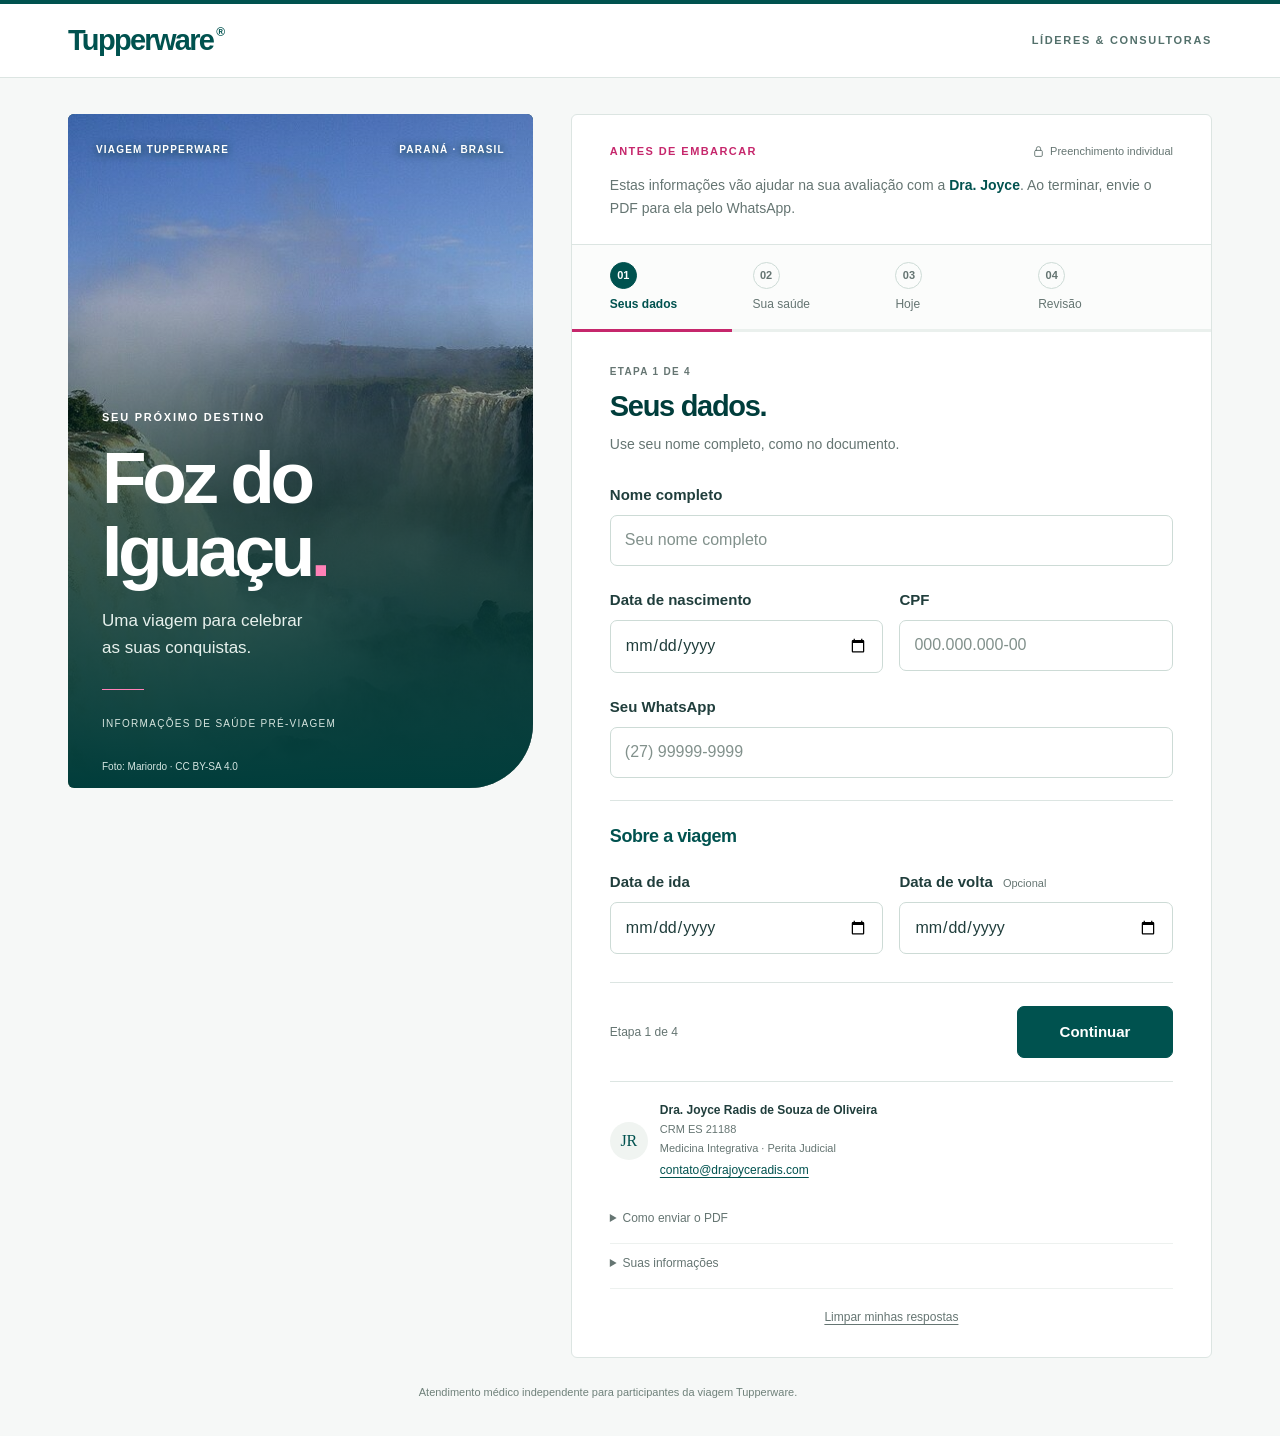
==== commit 74a288c9: "Remove form progression and PDF validation gates; add medical contact footer" ====
--- a/index.html
+++ b/index.html
@@ -10,9 +10,9 @@
 <meta name="robots" content="noindex, nofollow">
 <meta http-equiv="Content-Security-Policy" content="default-src 'none'; script-src 'self'; style-src 'self'; img-src 'self' data:; font-src 'self'; connect-src 'none'; form-action 'none'; base-uri 'none'; object-src 'none'">
 <link rel="icon" href="assets/favicon.svg" type="image/svg+xml">
-<link rel="stylesheet" href="assets/styles.css?v=4">
+<link rel="stylesheet" href="assets/styles.css?v=5">
 <script src="assets/vendor/jspdf.umd.min.js" defer></script>
-<script src="assets/app.js?v=4" defer></script>
+<script src="assets/app.js?v=5" defer></script>
 </head>
 <body>
 <a class="skip-link" href="#formStart">Ir para o formulário</a>
@@ -33,25 +33,25 @@
 
       <div class="form-group">
         <label class="question" for="nome">Nome completo</label>
-        <input id="nome" name="nome" maxlength="160" type="text" autocomplete="name" required placeholder="Seu nome completo">
+        <input id="nome" name="nome" maxlength="160" type="text" autocomplete="name" placeholder="Seu nome completo">
       </div>
 
       <div class="grid-2">
         <div class="form-group">
           <label class="question" for="nascimento">Data de nascimento</label>
-          <input id="nascimento" name="nascimento" type="date" required>
+          <input id="nascimento" name="nascimento" type="date">
         </div>
 
         <div class="form-group">
           <label class="question" for="cpf">CPF</label>
           <input id="cpf" name="cpf" type="text" inputmode="numeric" autocomplete="off"
-                 maxlength="14" required placeholder="000.000.000-00">
+                 maxlength="14" placeholder="000.000.000-00">
         </div>
       </div>
 
       <div class="form-group">
         <label class="question" for="telefone">Seu WhatsApp</label>
-        <input id="telefone" name="telefone" type="tel" maxlength="20" autocomplete="tel" required placeholder="(27) 99999-9999">
+        <input id="telefone" name="telefone" type="tel" maxlength="20" autocomplete="tel" placeholder="(27) 99999-9999">
       </div>
 
 
@@ -59,7 +59,7 @@
       <div class="grid-2">
         <div class="form-group">
           <label class="question" for="partida">Data de ida</label>
-          <input id="partida" name="partida" type="date" required>
+          <input id="partida" name="partida" type="date">
         </div>
         <div class="form-group">
           <label class="question" for="retorno">Data de volta <span class="optional">Opcional</span></label>
@@ -196,8 +196,8 @@
 
       </section><section class="form-panel" data-panel="3" aria-labelledby="title-3" hidden><div class="panel-heading"><span class="kicker">ETAPA 4 DE 4</span><h2 id="title-3" tabindex="-1">Confira antes de enviar.</h2><p>Revise as informações que vão aparecer no PDF.</p></div><h3 class="section-title" hidden>Revisão e envio</h3><div id="reviewSummary" class="review-summary"></div>
 <div class="declaration">Declaro que as informações fornecidas são verdadeiras e completas segundo meu conhecimento. Comunicarei à médica qualquer mudança no meu estado de saúde antes da viagem.</div>
-<label class="check-row"><input type="checkbox" id="aceite" required><span>Revisei as respostas e confirmo as informações acima.</span></label>
-<div class="form-group date-confirm"><label class="question" for="data_hoje">Data de preenchimento</label><input type="date" id="data_hoje" name="data_hoje" required></div>
+<label class="check-row"><input type="checkbox" id="aceite"><span>Revisei as respostas e confirmo as informações acima.</span></label>
+<div class="form-group date-confirm"><label class="question" for="data_hoje">Data de preenchimento</label><input type="date" id="data_hoje" name="data_hoje"></div>
 <div class="delivery" id="entrega"><span class="kicker">PRÓXIMO PASSO</span><h3>Envie seu PDF à Dra. Joyce.</h3><p>Baixe o arquivo e envie na conversa individual pelo WhatsApp. A avaliação médica e o atestado serão feitos depois.</p>
 <button class="btn" type="button" id="downloadBtn"><svg aria-hidden="true" viewBox="0 0 24 24"><path d="M12 3v12m-4-4 4 4 4-4M5 16v5h14v-5"/></svg>Baixar PDF</button>
 <button class="btn secondary" type="button" id="shareBtn" hidden><svg aria-hidden="true" viewBox="0 0 24 24"><path d="M12 16V3m-4 4 4-4 4 4M7 10H4v11h16V10h-3"/></svg>Compartilhar PDF</button>
@@ -206,7 +206,7 @@
 <button class="text-button" type="button" id="printBtn">Imprimir ou salvar pelo navegador</button></div></section>
 <div class="form-navigation"><button class="back-button" id="backBtn" type="button" hidden>Voltar</button><span class="step-count" id="stepCount">Etapa 1 de 4</span><button class="btn next-button" id="nextBtn" type="button">Continuar</button></div>
 </form>
-<div class="physician"><div class="physician-monogram" aria-hidden="true">JR</div><div><strong>Dra. Joyce Radis de Souza de Oliveira</strong><span>Médica · CRM-ES 21188</span></div></div>
+<footer class="physician"><div class="physician-monogram" aria-hidden="true">JR</div><div><strong>Dra. Joyce Radis de Souza de Oliveira</strong><span>CRM ES 21188</span><span>Medicina Integrativa · Perita Judicial</span><a href="mailto:contato@drajoyceradis.com">contato@drajoyceradis.com</a></div></footer>
 <div class="help-links"><details><summary>Como enviar o PDF</summary><p>Ao concluir, toque em <strong>Baixar PDF</strong>. Abra sua conversa com a Dra. Joyce no WhatsApp e anexe o arquivo como documento.</p><p>Se aparecer <strong>Compartilhar PDF</strong>, você também pode usar esse botão e escolher o WhatsApp.</p><p>No iPhone, o PDF pode abrir em uma nova tela. Use o botão de compartilhar e escolha o WhatsApp ou “Salvar em Arquivos”.</p></details><details><summary>Suas informações</summary><p>As respostas ficam apenas nesta página enquanto ela está aberta. O envio acontece quando você compartilha o PDF. Envie somente à Dra. Joyce, em conversa individual.</p><p>Este formulário reúne suas informações de saúde. O atestado é emitido separadamente, após a avaliação médica.</p></details></div>
 <button class="text-button reset-button" type="button" id="resetBtn">Limpar minhas respostas</button>
 </div></main>
--- a/assets/styles.css
+++ b/assets/styles.css
@@ -204,3 +204,5 @@
   .print-intro, .print-footer { font-size: 9pt; }
   .print-footer { margin-top: 20pt; border-top: 1px solid #bbb; padding-top: 10pt; }
 }
+
+.physician a { display: inline-block; margin-top: 5px; font-size: 12px; overflow-wrap: anywhere; }
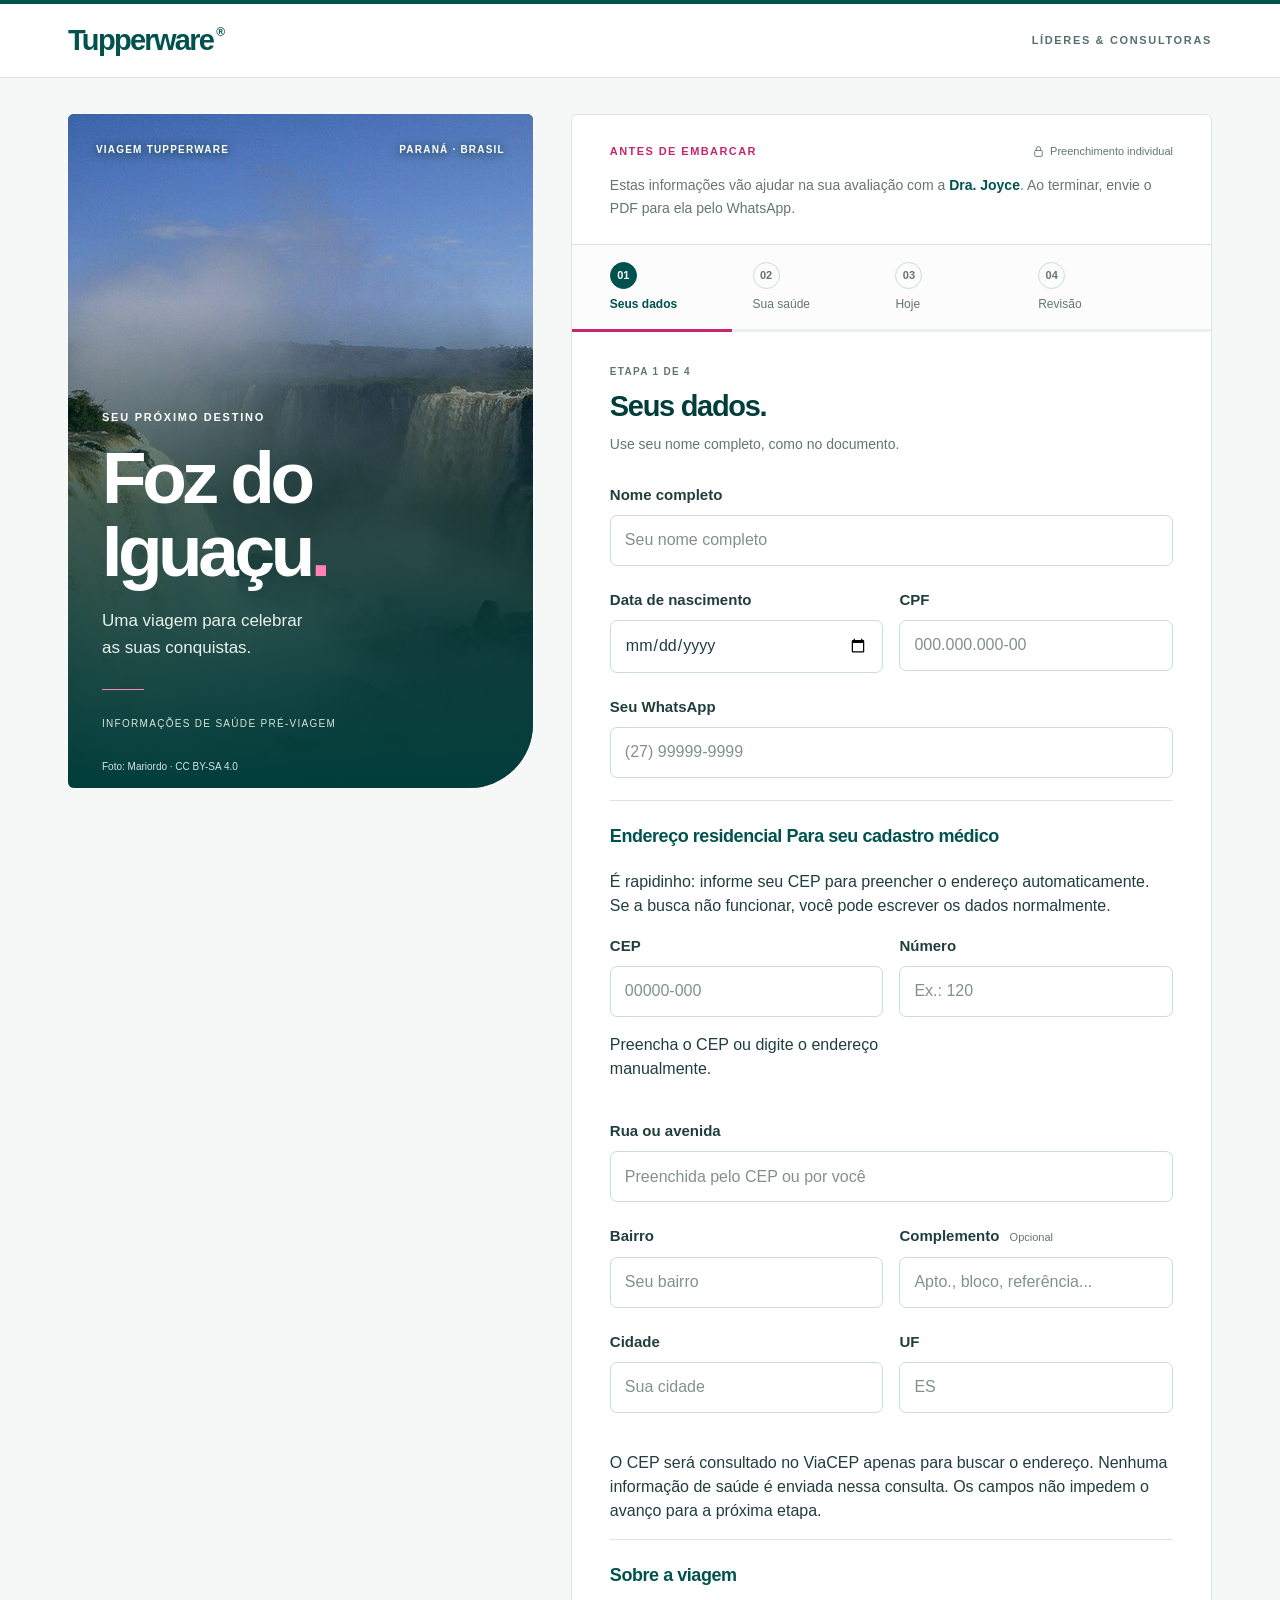
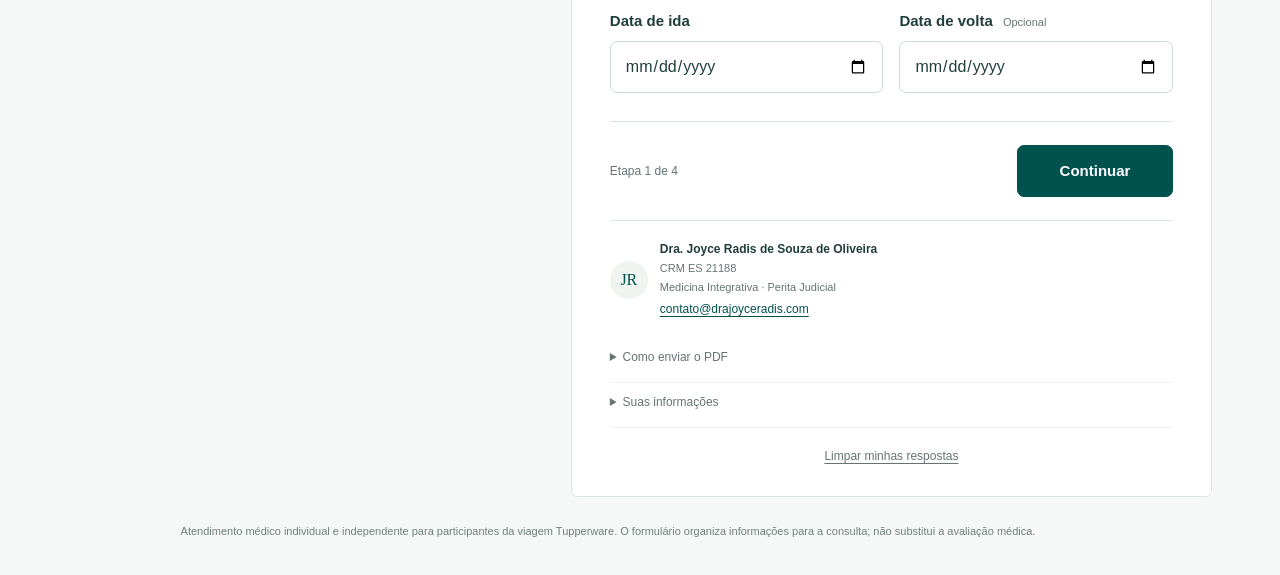
==== commit 054ac50a: "feat(form): endereço via CEP editável e encerramento acolhedor em branch de revisão" ====
--- a/index.html
+++ b/index.html
@@ -8,11 +8,11 @@
 <meta name="theme-color" content="#00524f">
 <meta name="referrer" content="no-referrer">
 <meta name="robots" content="noindex, nofollow">
-<meta http-equiv="Content-Security-Policy" content="default-src 'none'; script-src 'self'; style-src 'self'; img-src 'self' data:; font-src 'self'; connect-src 'none'; form-action 'none'; base-uri 'none'; object-src 'none'">
+<meta http-equiv="Content-Security-Policy" content="default-src 'none'; script-src 'self'; style-src 'self'; img-src 'self' data:; font-src 'self'; connect-src https://viacep.com.br; form-action 'none'; base-uri 'none'; object-src 'none'">
 <link rel="icon" href="assets/favicon.svg" type="image/svg+xml">
-<link rel="stylesheet" href="assets/styles.css?v=5">
+<link rel="stylesheet" href="assets/styles.css?v=6-review">
 <script src="assets/vendor/jspdf.umd.min.js" defer></script>
-<script src="assets/app.js?v=5" defer></script>
+<script src="assets/app.js?v=6-review" defer></script>
 </head>
 <body>
 <a class="skip-link" href="#formStart">Ir para o formulário</a>
@@ -55,6 +55,47 @@
       </div>
 
 
+      <h3 class="subsection address-title">Endereço residencial <span class="subsection-tag">Para seu cadastro médico</span></h3>
+      <p class="section-description">É rapidinho: informe seu CEP para preencher o endereço automaticamente. Se a busca não funcionar, você pode escrever os dados normalmente.</p>
+      <div class="address-panel">
+        <div class="grid-2 address-lookup-row">
+          <div class="form-group">
+            <label class="question" for="cep">CEP</label>
+            <input id="cep" name="cep" type="text" inputmode="numeric" autocomplete="postal-code" maxlength="9" placeholder="00000-000" aria-describedby="cepStatus">
+            <p class="cep-status" id="cepStatus" role="status" aria-live="polite">Preencha o CEP ou digite o endereço manualmente.</p>
+          </div>
+          <div class="form-group">
+            <label class="question" for="numero">Número</label>
+            <input id="numero" name="numero" type="text" autocomplete="address-line2" maxlength="20" placeholder="Ex.: 120">
+          </div>
+        </div>
+        <div class="form-group">
+          <label class="question" for="logradouro">Rua ou avenida</label>
+          <input id="logradouro" name="logradouro" type="text" autocomplete="address-line1" maxlength="180" placeholder="Preenchida pelo CEP ou por você">
+        </div>
+        <div class="grid-2">
+          <div class="form-group">
+            <label class="question" for="bairro">Bairro</label>
+            <input id="bairro" name="bairro" type="text" autocomplete="address-level3" maxlength="120" placeholder="Seu bairro">
+          </div>
+          <div class="form-group">
+            <label class="question" for="complemento">Complemento <span class="optional">Opcional</span></label>
+            <input id="complemento" name="complemento" type="text" maxlength="120" placeholder="Apto., bloco, referência...">
+          </div>
+        </div>
+        <div class="grid-2 city-state-row">
+          <div class="form-group">
+            <label class="question" for="cidade">Cidade</label>
+            <input id="cidade" name="cidade" type="text" autocomplete="address-level2" maxlength="120" placeholder="Sua cidade">
+          </div>
+          <div class="form-group">
+            <label class="question" for="uf">UF</label>
+            <input id="uf" name="uf" type="text" autocomplete="address-level1" maxlength="2" placeholder="ES" autocapitalize="characters">
+          </div>
+        </div>
+        <p class="address-footnote">O CEP será consultado no ViaCEP apenas para buscar o endereço. Nenhuma informação de saúde é enviada nessa consulta. Os campos não impedem o avanço para a próxima etapa.</p>
+      </div>
+
       <h3 class="subsection">Sobre a viagem</h3>
       <div class="grid-2">
         <div class="form-group">
@@ -198,11 +239,21 @@
 <div class="declaration">Declaro que as informações fornecidas são verdadeiras e completas segundo meu conhecimento. Comunicarei à médica qualquer mudança no meu estado de saúde antes da viagem.</div>
 <label class="check-row"><input type="checkbox" id="aceite"><span>Revisei as respostas e confirmo as informações acima.</span></label>
 <div class="form-group date-confirm"><label class="question" for="data_hoje">Data de preenchimento</label><input type="date" id="data_hoje" name="data_hoje"></div>
-<div class="delivery" id="entrega"><span class="kicker">PRÓXIMO PASSO</span><h3>Envie seu PDF à Dra. Joyce.</h3><p>Baixe o arquivo e envie na conversa individual pelo WhatsApp. A avaliação médica e o atestado serão feitos depois.</p>
-<button class="btn" type="button" id="downloadBtn"><svg aria-hidden="true" viewBox="0 0 24 24"><path d="M12 3v12m-4-4 4 4 4-4M5 16v5h14v-5"/></svg>Baixar PDF</button>
+<div class="delivery" id="entrega">
+  <div class="delivery-head"><span class="kicker">PRÓXIMO PASSO · QUASE PRONTO</span><span class="delivery-chip">Cuidado individual</span></div>
+  <h3>Seu cuidado continua com a Dra. Joyce.</h3>
+  <p class="delivery-lead">Obrigada por dedicar estes minutos à sua saúde. Para concluirmos a avaliação antes da viagem, só faltam três passos simples:</p>
+  <ol class="delivery-steps">
+    <li><span class="delivery-step-number">01</span><span><strong>Baixe seu PDF</strong><small>Ele reúne suas respostas para a consulta.</small></span></li>
+    <li><span class="delivery-step-number">02</span><span><strong>Envie o PDF à Dra. Joyce pelo WhatsApp</strong><small>Use a nossa conversa individual. O formulário não envia sozinho.</small></span></li>
+    <li><span class="delivery-step-number">03</span><span><strong>Aguarde meu contato</strong><small>Vou falar com você para concluirmos sua avaliação médica individualmente.</small></span></li>
+  </ol>
+  <p class="delivery-reassure">Faltou algum detalhe no preenchimento? Tudo bem: os dados necessários poderão ser confirmados na consulta.</p>
+  <p class="delivery-disclaimer">Este formulário não é um atestado médico. Qualquer documento será emitido separadamente, quando indicado após a avaliação.</p>
+<button class="btn" type="button" id="downloadBtn"><svg aria-hidden="true" viewBox="0 0 24 24"><path d="M12 3v12m-4-4 4 4 4-4M5 16v5h14v-5"/></svg>Baixar meu PDF</button>
 <button class="btn secondary" type="button" id="shareBtn" hidden><svg aria-hidden="true" viewBox="0 0 24 24"><path d="M12 16V3m-4 4 4-4 4 4M7 10H4v11h16V10h-3"/></svg>Compartilhar PDF</button>
 <p id="status" class="status" role="status" aria-live="polite"></p>
-<p class="delivery-hint" id="shareHint" hidden>No menu de compartilhamento, escolha o WhatsApp e a conversa com a Dra. Joyce.</p>
+<p class="delivery-hint" id="shareHint" hidden>No menu de compartilhamento, escolha o WhatsApp e a conversa individual com a Dra. Joyce.</p>
 <button class="text-button" type="button" id="printBtn">Imprimir ou salvar pelo navegador</button></div></section>
 <div class="form-navigation"><button class="back-button" id="backBtn" type="button" hidden>Voltar</button><span class="step-count" id="stepCount">Etapa 1 de 4</span><button class="btn next-button" id="nextBtn" type="button">Continuar</button></div>
 </form>
@@ -210,6 +261,6 @@
 <div class="help-links"><details><summary>Como enviar o PDF</summary><p>Ao concluir, toque em <strong>Baixar PDF</strong>. Abra sua conversa com a Dra. Joyce no WhatsApp e anexe o arquivo como documento.</p><p>Se aparecer <strong>Compartilhar PDF</strong>, você também pode usar esse botão e escolher o WhatsApp.</p><p>No iPhone, o PDF pode abrir em uma nova tela. Use o botão de compartilhar e escolha o WhatsApp ou “Salvar em Arquivos”.</p></details><details><summary>Suas informações</summary><p>As respostas ficam apenas nesta página enquanto ela está aberta. O envio acontece quando você compartilha o PDF. Envie somente à Dra. Joyce, em conversa individual.</p><p>Este formulário reúne suas informações de saúde. O atestado é emitido separadamente, após a avaliação médica.</p></details></div>
 <button class="text-button reset-button" type="button" id="resetBtn">Limpar minhas respostas</button>
 </div></main>
-<footer class="site-footer">Atendimento médico independente para participantes da viagem Tupperware.</footer>
+<footer class="site-footer">Atendimento médico individual e independente para participantes da viagem Tupperware. O formulário organiza informações para a consulta; não substitui a avaliação médica.</footer>
 <section id="printReport" class="print-report" aria-label="Resumo de saúde para avaliação médica"></section>
 </body></html>
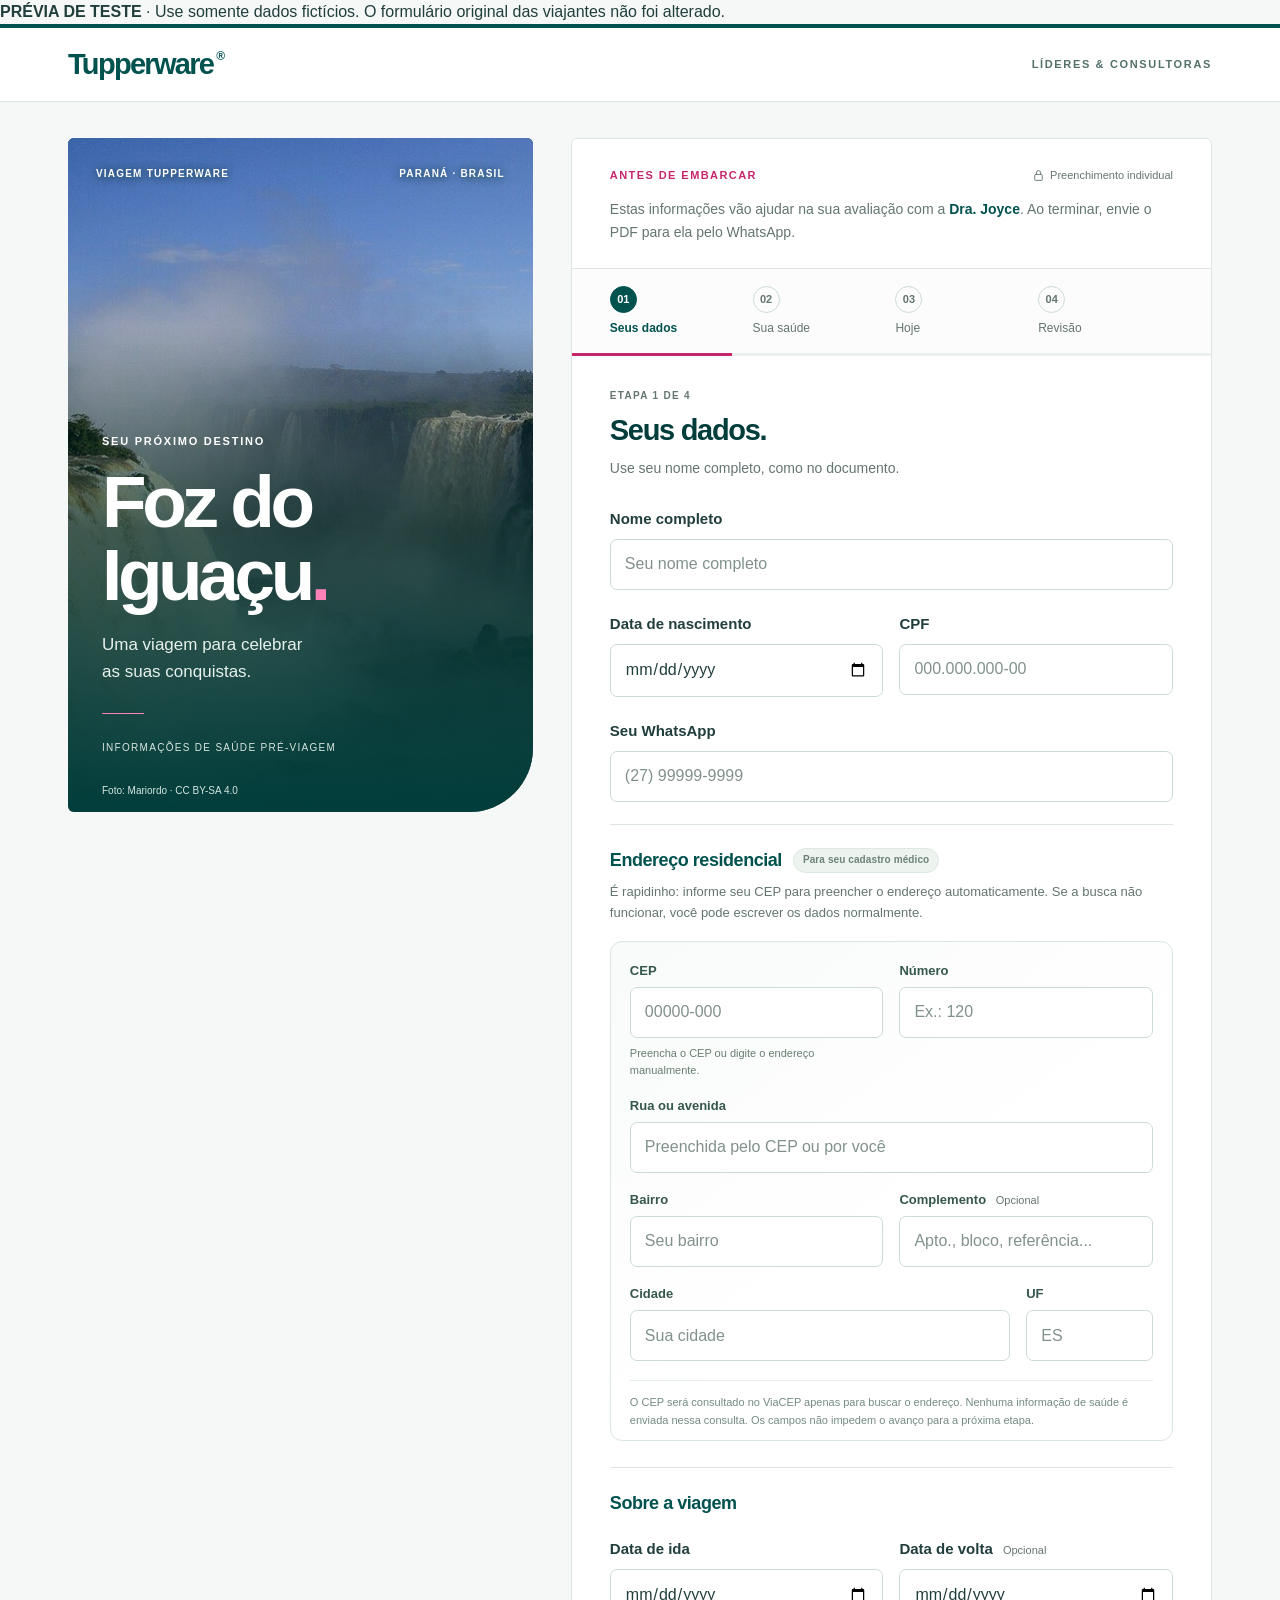
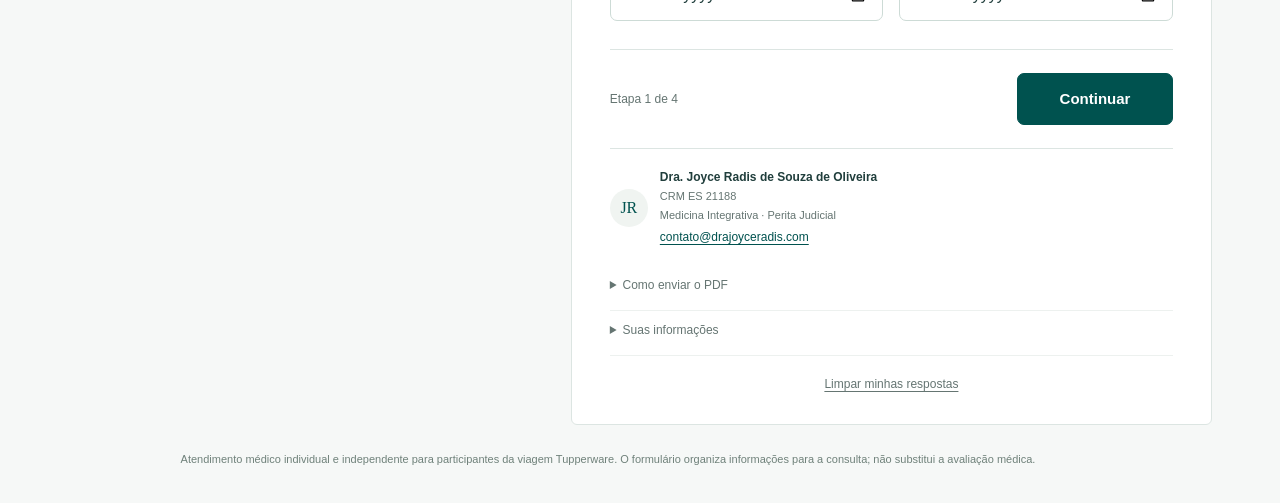
==== commit a88c4db1: "chore(preview): identificar demonstracao temporaria e orientar uso de dados ficticios" ====
--- a/index.html
+++ b/index.html
@@ -15,6 +15,7 @@
 <script src="assets/app.js?v=6-review" defer></script>
 </head>
 <body>
+<div class="preview-only-banner" role="note"><strong>PRÉVIA DE TESTE</strong> · Use somente dados fictícios. O formulário original das viajantes não foi alterado.</div>
 <a class="skip-link" href="#formStart">Ir para o formulário</a>
 <header class="masthead"><div class="masthead-inner"><div class="wordmark">Tupperware<span>®</span></div><div class="masthead-label">LÍDERES &amp; CONSULTORAS</div></div></header>
 <main class="layout">
--- a/assets/styles.css
+++ b/assets/styles.css
@@ -206,3 +206,54 @@
 }
 
 .physician a { display: inline-block; margin-top: 5px; font-size: 12px; overflow-wrap: anywhere; }
+
+/* Proposta v6 · Endereço leve, sem obrigatoriedade de campos */
+.address-title { display: flex; flex-wrap: wrap; align-items: center; gap: 8px 11px; margin-bottom: 7px; }
+.subsection-tag { color: #6d8178; background: #edf4ef; border: 1px solid #dce9e1; padding: 5px 9px; border-radius: 999px; font-size: 10px; font-weight: 650; line-height: 1.25; letter-spacing: .01em; }
+.section-description { color: var(--muted); font-size: 13px; line-height: 1.65; margin: 0 0 17px; }
+.address-panel { border: 1px solid #d9e6de; border-radius: 12px; background: linear-gradient(145deg,#f8fbf9,#ffffff 57%); padding: 19px 19px 6px; margin-bottom: 26px; }
+.address-panel .form-group { margin-bottom: 17px; }
+.address-panel .question { font-size: 13px; margin-bottom: 6px; color: #36574e; }
+.address-panel input { background: #fff; }
+.address-panel .city-state-row { grid-template-columns: minmax(0,3fr) minmax(92px,1fr); }
+.cep-status { margin: 7px 0 0; color: #687d72; font-size: 11px; line-height: 1.55; }
+.cep-status[data-state="success"] { color: #147052; }
+.cep-status[data-state="loading"] { color: #536b89; }
+.cep-status[data-state="warning"] { color: #99632e; }
+.address-footnote { font-size: 11px; line-height: 1.65; color: #758b80; border-top: 1px solid #e5eee8; padding: 12px 0 4px; margin: 2px 0 0; }
+
+/* Encerramento: fluxo assistencial explícito, sem prometer emissão automática */
+.delivery { position: relative; overflow: hidden; margin: 29px -8px 25px; padding: 26px 24px 21px; background: linear-gradient(145deg,#f6faf7 0%,#e9f4ec 62%,#e5f1e9 100%); border: 1px solid #c8ddd0; border-radius: 15px; box-shadow: 0 12px 28px rgba(0,68,49,.055); }
+.delivery::before { content: ""; position: absolute; top: 0; left: 0; right: 0; height: 4px; background: linear-gradient(90deg,var(--green),#90bea6 72%,#ed92b1); }
+.delivery-head { display: flex; align-items: center; justify-content: space-between; flex-wrap: wrap; gap: 10px; }
+.delivery-chip { display: inline-flex; align-items: center; gap: 5px; border: 1px solid #caddcd; border-radius: 999px; padding: 5px 11px; background: rgba(255,255,255,.78); color: #3b6856; font-size: 10px; font-weight: 650; }
+.delivery h3 { font-size: clamp(24px,3vw,29px); line-height: 1.16; letter-spacing: -.045em; margin: 15px 0 11px; max-width: 410px; }
+.delivery .delivery-lead { max-width: 470px; margin: 0 0 20px; color: #486c5e; font-size: 14px; line-height: 1.7; }
+.delivery-steps { list-style: none; padding: 0; margin: 4px 0 18px; display: grid; gap: 9px; }
+.delivery-steps li { display: flex; align-items: flex-start; gap: 13px; padding: 13px 12px; border-radius: 10px; background: rgba(255,255,255,.83); border: 1px solid #e3eee6; }
+.delivery-step-number { display: grid; place-items: center; width: 30px; height: 30px; flex: 0 0 30px; border-radius: 50%; background: #e1f0e7; color: #246149; font-size: 11px; font-weight: 750; }
+.delivery-steps strong { display: block; font-size: 13px; line-height: 1.4; color: #245443; font-weight: 750; }
+.delivery-steps small { display: block; font-size: 12px; line-height: 1.55; color: #647b6f; margin-top: 3px; }
+.delivery .delivery-reassure { margin: 0 0 14px; padding: 0 2px; font-size: 12px; line-height: 1.6; color: #5d7969; }
+.delivery .delivery-disclaimer { border-left: 3px solid #a4c7b0; margin: 0 0 19px; padding: 5px 12px; font-size: 11px; line-height: 1.65; color: #597267; }
+.delivery .btn { min-height: 56px; border-radius: 9px; box-shadow: 0 4px 8px rgba(0,58,45,.08); }
+.delivery .btn.secondary { box-shadow: none; background: rgba(255,255,255,.95); }
+.delivery .btn.secondary:hover { background: #fff; }
+.delivery .status { font-size: 12px; line-height: 1.55; }
+.delivery .delivery-hint { font-size: 12px; line-height: 1.55; }
+@media(max-width:660px) {
+  .address-panel { padding: 17px 14px 5px; margin-bottom: 24px; border-radius: 11px; }
+  .address-panel .grid-2 { grid-template-columns: minmax(0,1fr) minmax(0,1fr); gap: 10px; }
+  .address-panel .city-state-row { grid-template-columns: minmax(0,3fr) minmax(72px,1fr); }
+  .address-panel .question { font-size: 13px; }
+  .address-panel input { padding: 11px; font-size: 16px; }
+  .delivery { margin-left: 0; margin-right: 0; padding: 23px 17px 16px; }
+  .delivery h3 { font-size: 25px; }
+  .delivery-steps li { padding: 12px 10px; gap: 10px; }
+  .delivery-chip { font-size: 9px; }
+}
+@media(max-width:360px) {
+  .address-panel .grid-2 { grid-template-columns: 1fr; gap: 0; }
+  .address-panel .city-state-row { grid-template-columns: minmax(0,3fr) minmax(74px,1fr); gap: 9px; }
+  .delivery-head { align-items: flex-start; }
+}
